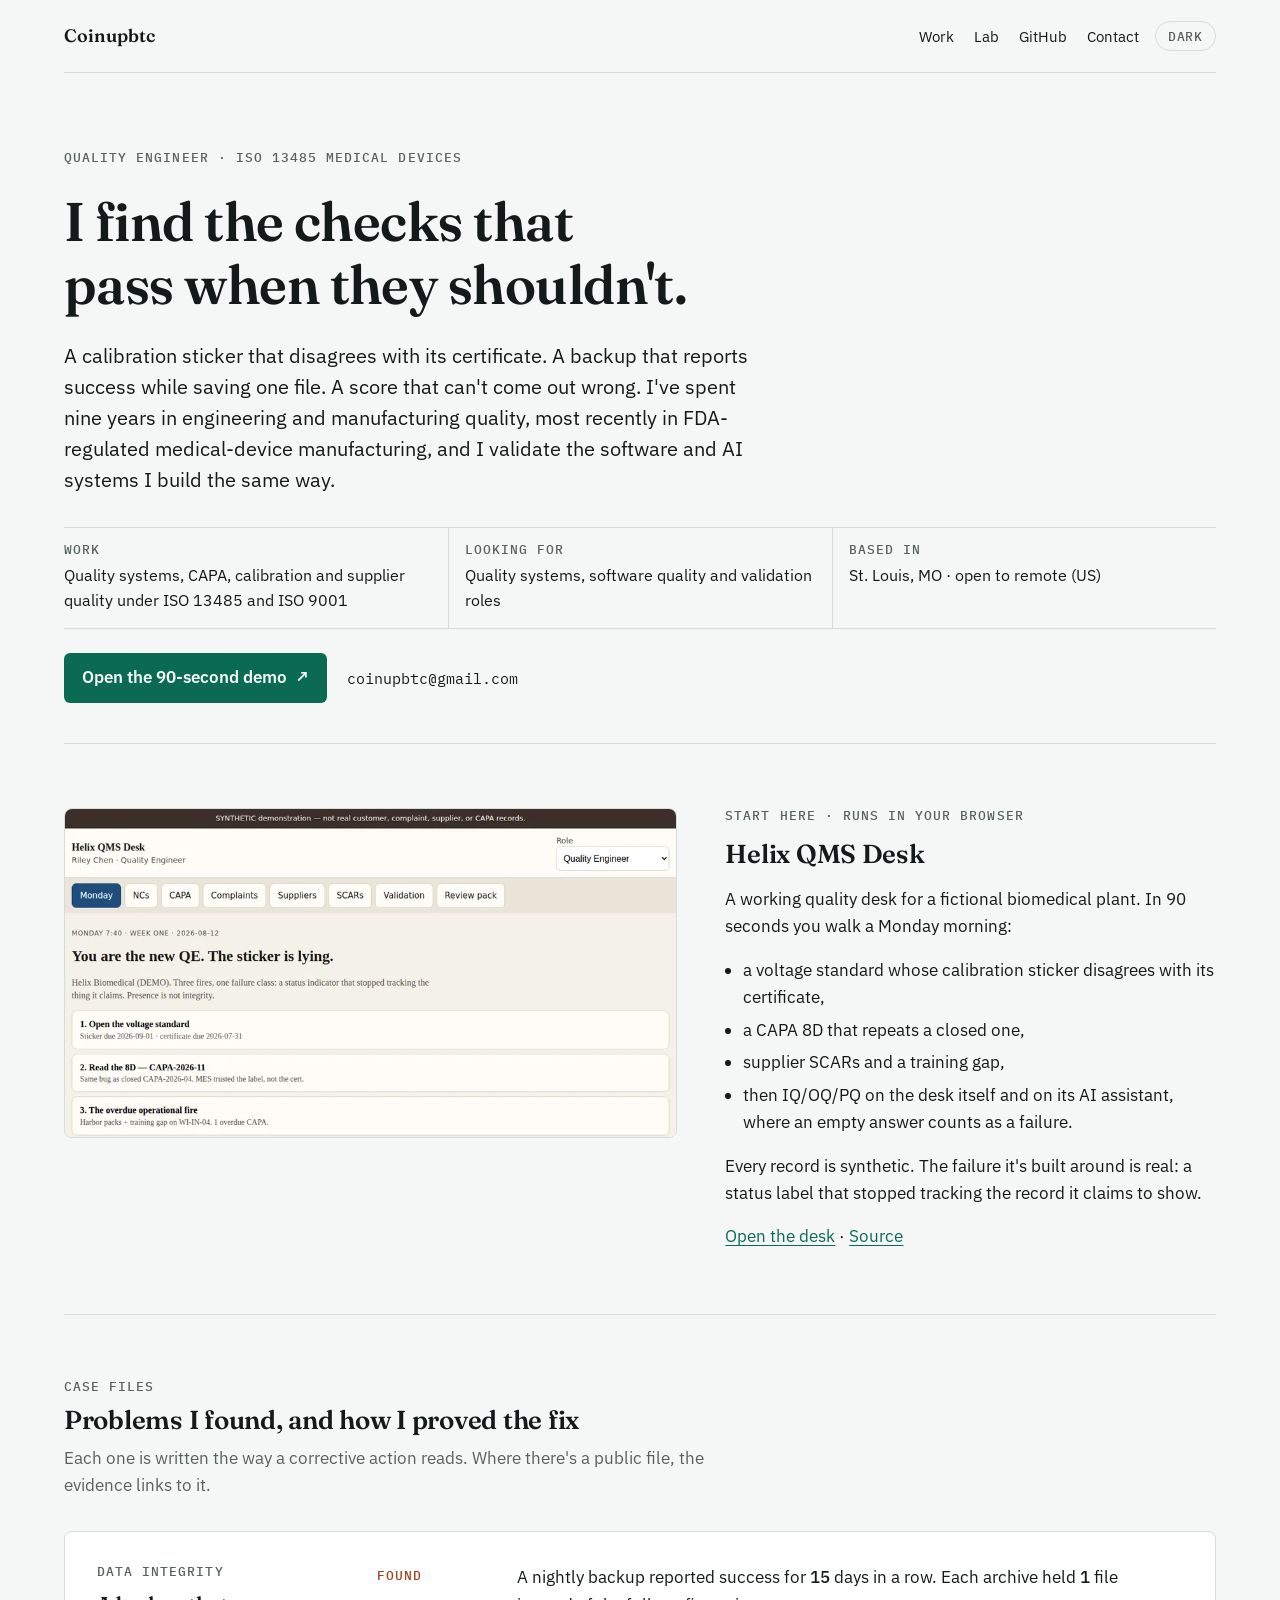
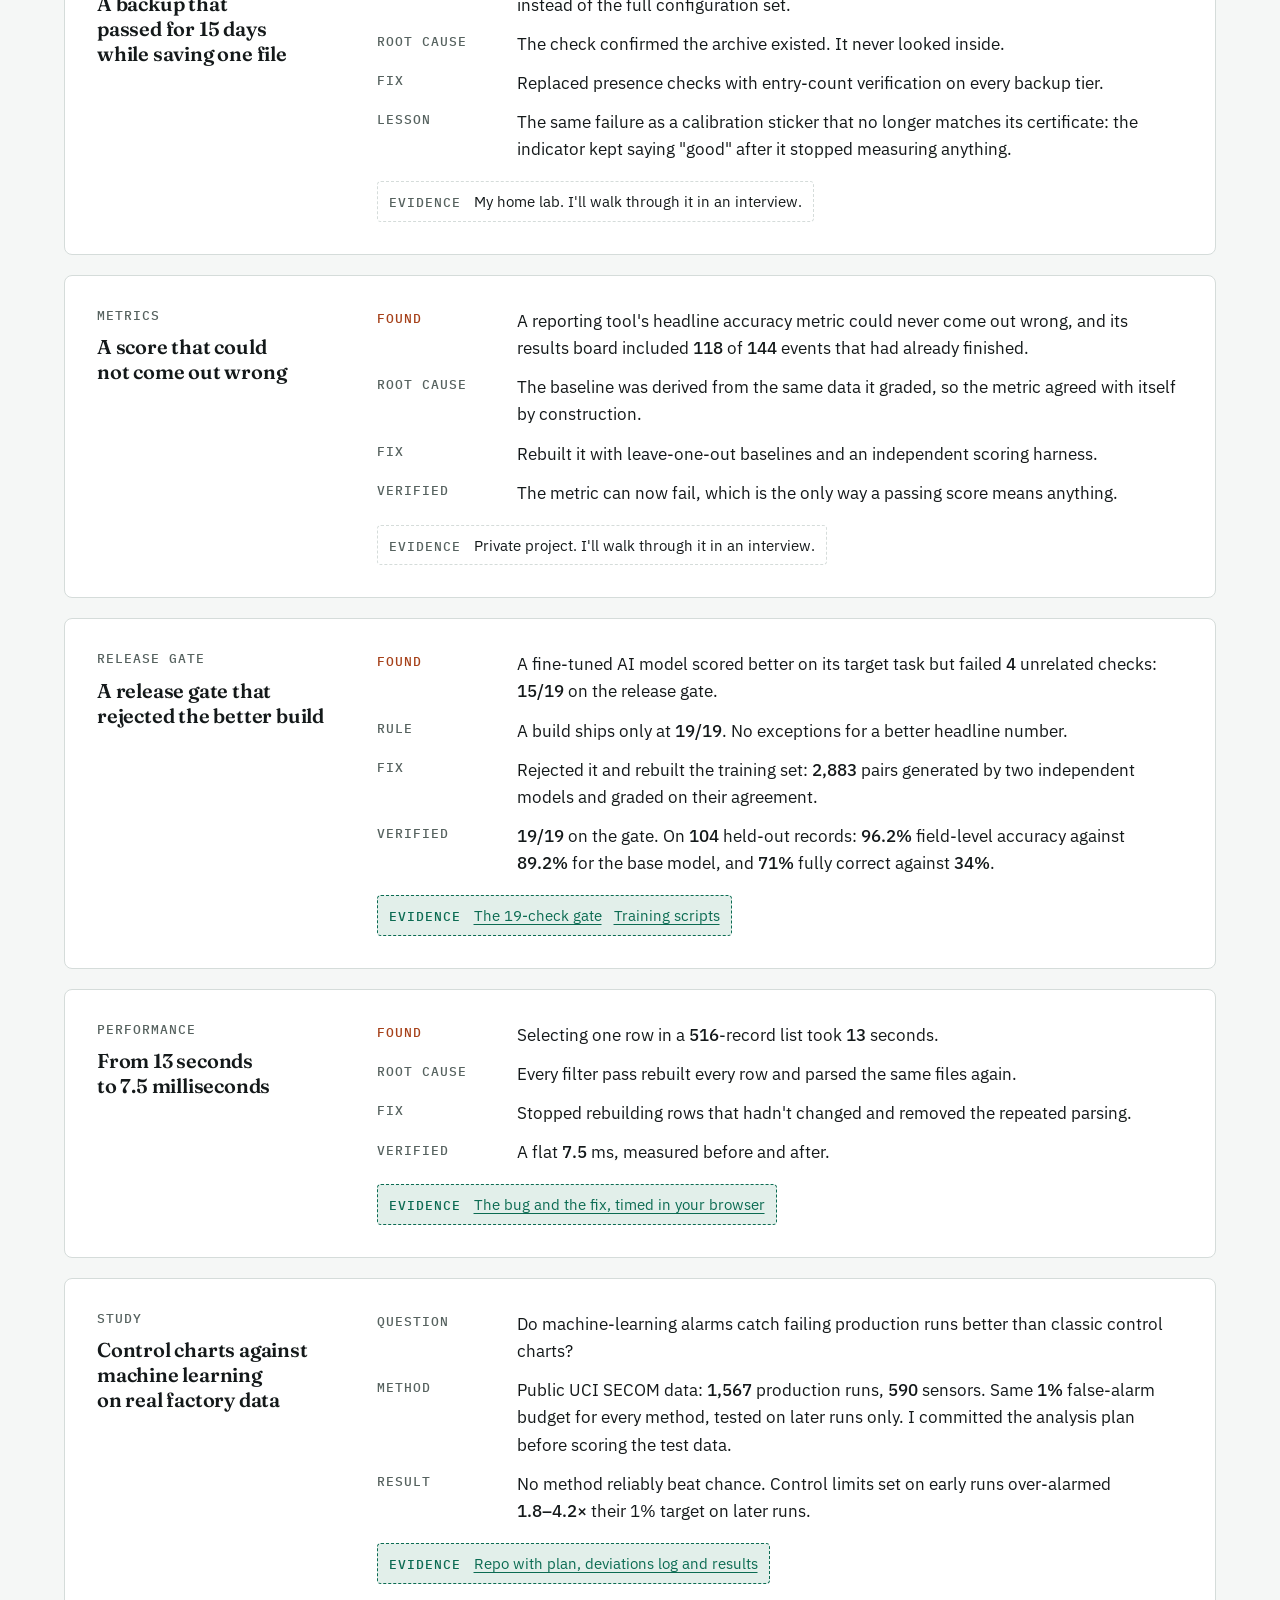
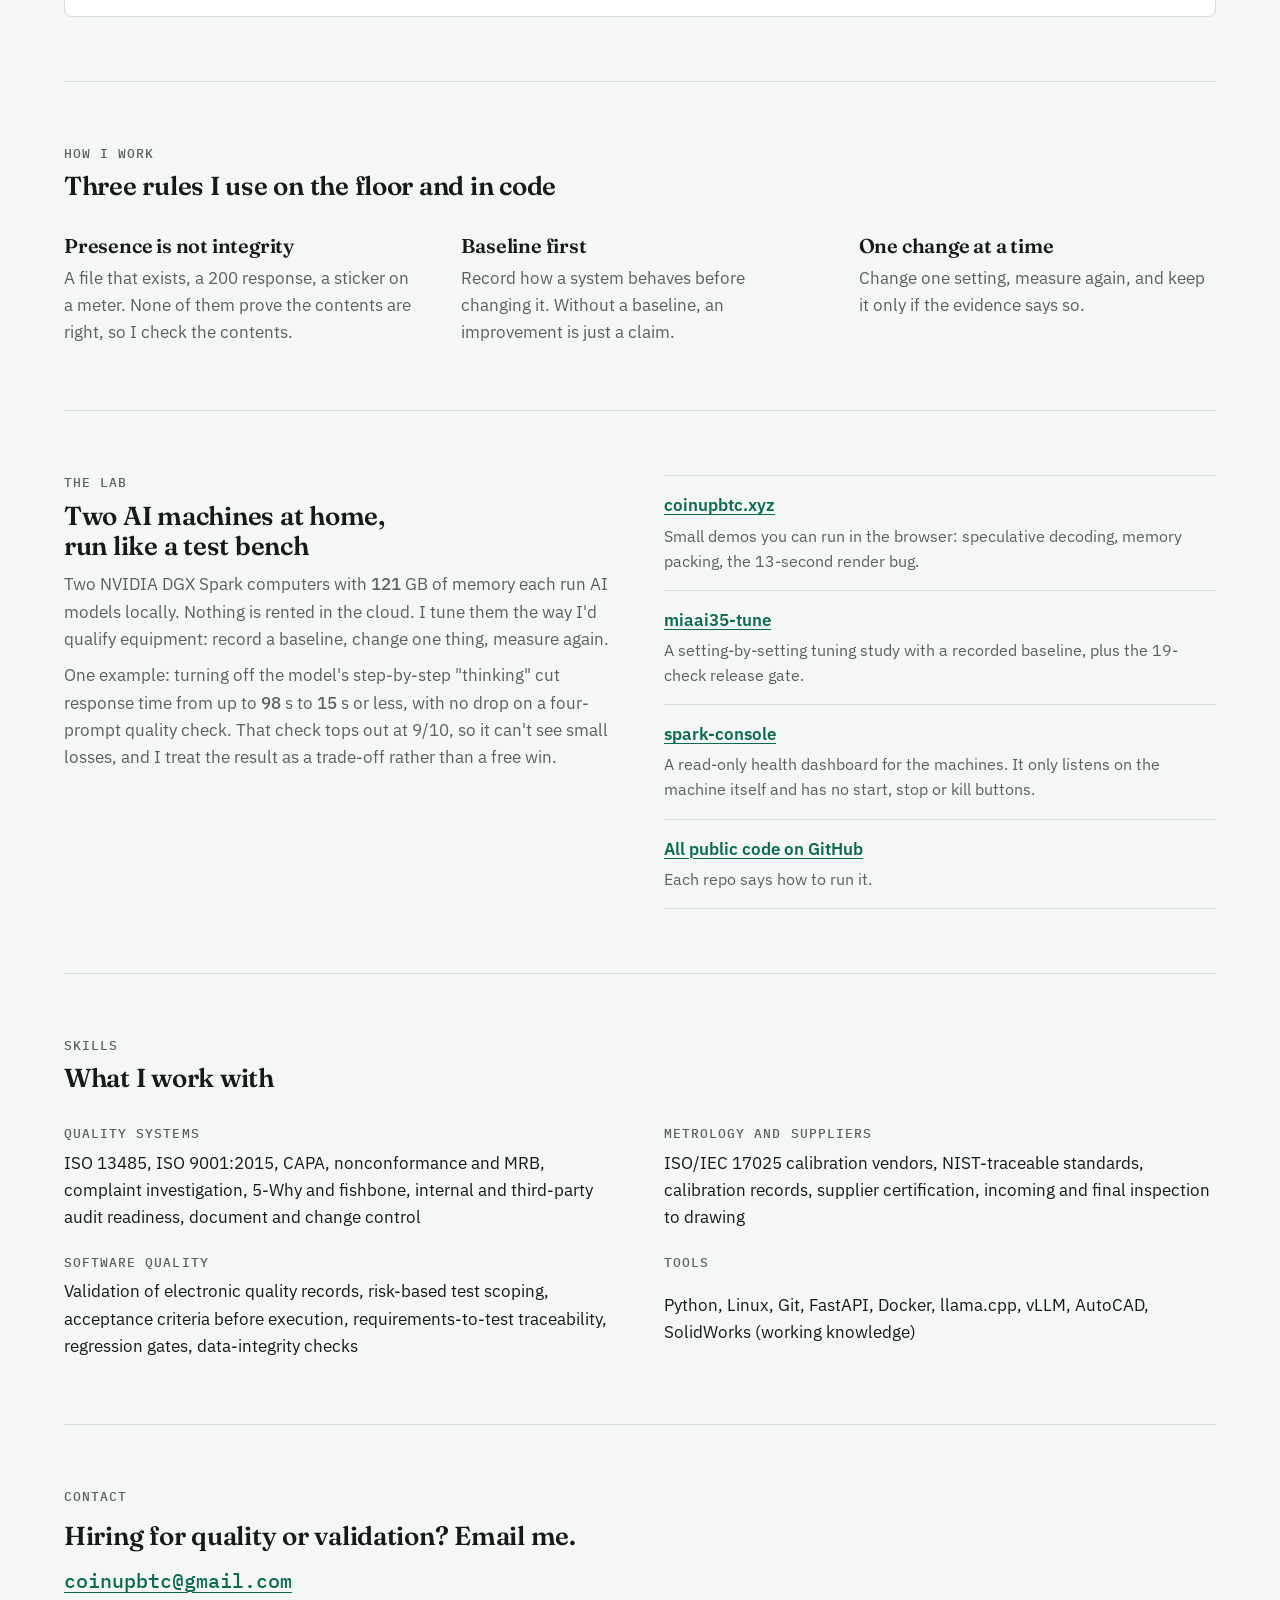
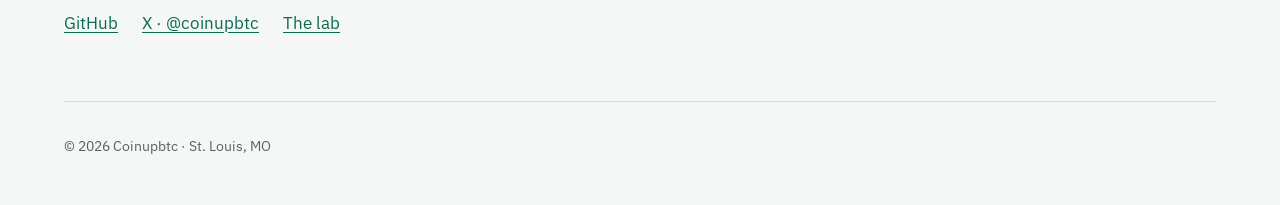
==== index.html @ 75d1555e "Recruiter-first homepage One readable page for a hiring manager arriving from the resume: - Hero say" ====
<!doctype html>
<html lang="en">
<head>
  <meta charset="utf-8">
  <meta name="viewport" content="width=device-width, initial-scale=1, viewport-fit=cover">
  <title>Coinupbtc · Quality Engineer</title>
  <meta name="claude:viewport-fit-sides" content="cover">
  <meta name="description" content="Quality engineer in ISO 13485 medical-device manufacturing. Case files: a backup that passed for 15 days while saving one file, a metric that could not fail, a release gate that rejected the better build.">
  <meta name="color-scheme" content="light dark">
  <meta property="og:type" content="website">
  <meta property="og:site_name" content="Coinupbtc">
  <meta property="og:title" content="Coinupbtc · Quality Engineer">
  <meta property="og:description" content="I find the checks that pass when they shouldn't. ISO 13485 quality engineering, plus software and local AI I validate the same way.">
  <meta property="og:url" content="https://coinupbtc.com/">
  <meta property="og:image" content="https://coinupbtc.com/assets/og-image.png">
  <meta property="og:image:type" content="image/png">
  <meta property="og:image:width" content="1200">
  <meta property="og:image:height" content="630">
  <meta property="og:image:alt" content="Coinupbtc: quality systems, on-prem AI, measured. GitHub, X and email.">
  <meta name="twitter:card" content="summary_large_image">
  <meta name="twitter:site" content="@coinupbtc">
  <meta name="twitter:image" content="https://coinupbtc.com/assets/og-image.png">
  <link rel="canonical" href="https://coinupbtc.com/">
  <link rel="icon" href="assets/favicon.svg" type="image/svg+xml">
  <link rel="icon" href="assets/favicon-32.png" sizes="32x32" type="image/png">
  <link rel="apple-touch-icon" href="assets/apple-touch-icon.png">
  <link rel="preconnect" href="https://fonts.googleapis.com">
  <link rel="preconnect" href="https://fonts.gstatic.com" crossorigin>
  <link href="https://fonts.googleapis.com/css2?family=Fraunces:opsz,wght@9..144,500;9..144,600&family=IBM+Plex+Sans:ital,wght@0,400;0,500;0,600;1,400&family=IBM+Plex+Mono:wght@400;500&display=swap" rel="stylesheet">
  <script>
    (function () {
      var t = null;
      try { t = localStorage.getItem('coinupbtc-theme'); } catch (e) {}
      if (t === 'light' || t === 'dark') document.documentElement.setAttribute('data-theme', t);
    })();
  </script>
  <script type="application/ld+json">
  {
    "@context": "https://schema.org",
    "@type": "Person",
    "name": "Coinupbtc",
    "jobTitle": "Quality Engineer",
    "url": "https://coinupbtc.com/",
    "email": "coinupbtc@gmail.com",
    "address": { "@type": "PostalAddress", "addressLocality": "St. Louis", "addressRegion": "MO", "addressCountry": "US" },
    "sameAs": ["https://github.com/Coinupbtc", "https://x.com/coinupbtc"]
  }
  </script>
  <style>
    /* Layout: one reading column for the story; each case file is a corrective-action
       record (label rail + entries), the way a CAPA reads in a quality system. */
    :root {
      --paper: #f5f7f6;      /* cool lab-bench white, tinted toward the accent */
      --surface: #ffffff;
      --ink: #14191a;
      --mute: #56625f;
      --rule: #d5dcda;
      --accent: #0b6b52;     /* calibrated-label green */
      --accent-soft: #e2efea;
      --flag: #a6411a;       /* a failed reading */
      --font-display: "Fraunces", "Iowan Old Style", "Palatino Linotype", Georgia, serif;
      --font-body: "IBM Plex Sans", "Segoe UI", "Helvetica Neue", Arial, sans-serif;
      --font-mono: "IBM Plex Mono", ui-monospace, "SFMono-Regular", Menlo, Consolas, monospace;
      --step--1: 0.8125rem;
      --step-0: 1.0625rem;
      --step-1: 1.25rem;
      --step-2: 1.625rem;
      --step-3: clamp(2.1rem, 1.4rem + 3.2vw, 3.4rem);
      --measure: 66ch;
      --wrap: 72rem;
    }
    @media (prefers-color-scheme: dark) {
      :root:not([data-theme="light"]) {
        --paper: #0e1312; --surface: #141b19; --ink: #e6ebe9; --mute: #9aa8a3; --rule: #27322f;
        --accent: #5ccaa0; --accent-soft: #15261f; --flag: #f08c62; color-scheme: dark;
      }
    }
    :root[data-theme="dark"] {
      --paper: #0e1312; --surface: #141b19; --ink: #e6ebe9; --mute: #9aa8a3; --rule: #27322f;
      --accent: #5ccaa0; --accent-soft: #15261f; --flag: #f08c62; color-scheme: dark;
    }

    *, *::before, *::after { box-sizing: border-box; }
    html { -webkit-text-size-adjust: 100%; }
    body {
      margin: 0;
      background: var(--paper);
      color: var(--ink);
      font: 400 var(--step-0)/1.6 var(--font-body);
      padding-left: max(16px, env(safe-area-inset-left, 0px));
      padding-right: max(16px, env(safe-area-inset-right, 0px));
    }
    img { max-width: 100%; height: auto; display: block; }
    a { color: var(--accent); text-underline-offset: 0.18em; text-decoration-thickness: 1px; }
    a:hover { text-decoration-thickness: 2px; }
    :focus-visible { outline: 2px solid var(--accent); outline-offset: 3px; border-radius: 2px; }
    h1, h2, h3 { font-family: var(--font-display); font-weight: 600; line-height: 1.15; text-wrap: balance; margin: 0; letter-spacing: -0.01em; }
    p { margin: 0; }
    .wrap { max-width: var(--wrap); margin-inline: auto; }
    .label {
      font: 500 var(--step--1)/1.3 var(--font-mono);
      letter-spacing: 0.08em;
      text-transform: uppercase;
      color: var(--mute);
    }
    .skip { position: absolute; left: -999px; }
    .skip:focus { left: max(16px, env(safe-area-inset-left, 0px)); top: 8px; background: var(--surface); padding: 6px 10px; z-index: 5; }

    /* Header */
    .top {
      display: flex; align-items: center; gap: 1rem; flex-wrap: wrap;
      padding-block: 1.1rem; border-bottom: 1px solid var(--rule);
    }
    .brand { font: 600 1.125rem/1 var(--font-display); color: var(--ink); text-decoration: none; margin-right: auto; }
    .top nav { display: flex; gap: 0.25rem 1.25rem; flex-wrap: wrap; }
    .top nav a { color: var(--ink); text-decoration: none; font-size: 0.95rem; padding-block: 0.4rem; }
    .top nav a:hover { color: var(--accent); }
    .theme {
      font: 500 var(--step--1)/1 var(--font-mono); letter-spacing: 0.06em; text-transform: uppercase;
      color: var(--mute); background: none; border: 1px solid var(--rule); border-radius: 999px;
      padding: 0.45rem 0.75rem; cursor: pointer;
    }
    .theme:hover { color: var(--ink); border-color: var(--mute); }

    /* Hero */
    .hero { padding-block: clamp(2.5rem, 6vw, 5rem) 2.5rem; display: grid; gap: 1.5rem; }
    .hero h1 { font-size: var(--step-3); max-width: 18ch; }
    .hero .lede { font-size: clamp(var(--step-0), 1rem + 0.5vw, var(--step-1)); line-height: 1.55; max-width: 58ch; color: var(--ink); }
    .facts {
      display: grid; grid-template-columns: repeat(3, minmax(0, 1fr)); gap: 0;
      border-block: 1px solid var(--rule); margin: 0.5rem 0 0;
    }
    .facts div { padding: 0.9rem 1rem 0.9rem 0; min-width: 0; }
    .facts div + div { padding-left: 1rem; border-left: 1px solid var(--rule); }
    .facts dt { margin-bottom: 0.25rem; }
    .facts dd { margin: 0; font-size: 0.98rem; }
    .ctas { display: flex; flex-wrap: wrap; gap: 0.75rem 1.25rem; align-items: center; }
    .btn {
      display: inline-flex; align-items: center; gap: 0.5rem; min-height: 44px;
      padding: 0.7rem 1.1rem; border-radius: 6px; font-weight: 600; text-decoration: none;
      background: var(--accent); color: var(--paper);
    }
    .btn:hover { filter: brightness(1.08); }
    .mail { font-family: var(--font-mono); font-size: 0.95rem; }

    /* Sections */
    section { padding-block: clamp(2.5rem, 5vw, 4rem); border-top: 1px solid var(--rule); }
    .sec-head { display: grid; gap: 0.6rem; margin-bottom: 2rem; max-width: var(--measure); }
    .sec-head h2 { font-size: var(--step-2); }
    .sec-head p { color: var(--mute); }

    /* Helix feature */
    .feature { display: grid; grid-template-columns: minmax(0, 1.25fr) minmax(0, 1fr); gap: clamp(1.5rem, 4vw, 3rem); align-items: start; }
    .shot { border: 1px solid var(--rule); border-radius: 8px; overflow: hidden; background: var(--surface); }
    .shot img { width: 100%; aspect-ratio: 960 / 516; object-fit: cover; object-position: top; }
    .feature .body { display: grid; gap: 1rem; min-width: 0; }
    .feature h3 { font-size: var(--step-2); }
    .feature ul { margin: 0; padding-left: 1.1rem; display: grid; gap: 0.35rem; }

    /* Case files */
    .cases { display: grid; gap: 1.25rem; }
    .case {
      display: grid; grid-template-columns: minmax(0, 15rem) minmax(0, 1fr); gap: 1rem 2.5rem;
      background: var(--surface); border: 1px solid var(--rule); border-radius: 8px;
      padding: clamp(1.25rem, 3vw, 2rem);
    }
    .case-id { display: grid; gap: 0.6rem; align-content: start; }
    .case h3 { font-size: var(--step-1); line-height: 1.25; }
    .record { display: grid; grid-template-columns: 7.5rem minmax(0, 1fr); gap: 0.75rem 1.25rem; margin: 0; }
    .record dt { padding-top: 0.2rem; }
    .record dd { margin: 0; max-width: var(--measure); }
    .record dt.found { color: var(--flag); }
    .num { font-weight: 500; font-variant-numeric: tabular-nums; white-space: nowrap; }
    .case-body { display: grid; gap: 1.1rem; min-width: 0; }
    .evidence {
      justify-self: start;
      display: inline-flex; flex-wrap: wrap; gap: 0.35rem 0.75rem; align-items: baseline;
      border: 1px dashed var(--accent); border-radius: 4px; padding: 0.45rem 0.7rem;
      background: var(--accent-soft); font-size: 0.95rem;
    }
    .evidence .label { color: var(--accent); }
    .evidence.private { border-color: var(--rule); background: transparent; }
    .evidence.private .label { color: var(--mute); }

    /* Principles */
    .principles { display: grid; grid-template-columns: repeat(3, minmax(0, 1fr)); gap: 1.5rem 2.5rem; }
    .principles div { display: grid; gap: 0.5rem; align-content: start; }
    .principles h3 { font-size: var(--step-1); }
    .principles p { color: var(--mute); }

    /* Lab */
    .lab { display: grid; grid-template-columns: minmax(0, 1fr) minmax(0, 1fr); gap: 2rem 3rem; align-items: start; }
    .lab-list { list-style: none; margin: 0; padding: 0; display: grid; }
    .lab-list li { display: grid; gap: 0.25rem; padding-block: 1rem; border-top: 1px solid var(--rule); }
    .lab-list li:last-child { border-bottom: 1px solid var(--rule); }
    .lab-list a { font-weight: 600; }
    .lab-list p { color: var(--mute); font-size: 0.98rem; }

    /* Skills */
    .skills { display: grid; grid-template-columns: repeat(2, minmax(0, 1fr)); gap: 1.5rem 3rem; margin: 0; }
    .skills div { display: grid; gap: 0.4rem; min-width: 0; }
    .skills dd { margin: 0; }

    /* Contact + footer */
    .contact { display: grid; gap: 1rem; max-width: var(--measure); }
    .contact h2 { font-size: var(--step-2); }
    .contact .mail-big { font: 500 var(--step-1)/1.3 var(--font-mono); word-break: break-all; }
    .contact .row { display: flex; flex-wrap: wrap; gap: 0.5rem 1.5rem; }
    footer { padding-block: 2rem 3rem; border-top: 1px solid var(--rule); color: var(--mute); font-size: 0.9rem; }

    @media (max-width: 860px) {
      .feature, .lab { grid-template-columns: minmax(0, 1fr); }
      .case { grid-template-columns: minmax(0, 1fr); }
      .principles { grid-template-columns: minmax(0, 1fr); }
    }
    @media (max-width: 600px) {
      .facts { grid-template-columns: minmax(0, 1fr); }
      .facts div + div { padding-left: 0; border-left: 0; border-top: 1px solid var(--rule); }
      .record { grid-template-columns: minmax(0, 1fr); gap: 0.15rem; }
      .record dd + dt { margin-top: 0.7rem; }
      .skills { grid-template-columns: minmax(0, 1fr); }
      .top nav { order: 3; width: 100%; }
    }
    @media (prefers-reduced-motion: reduce) { * { transition: none !important; } }
  </style>
</head>
<body>
  <a class="skip" href="#main">Skip to content</a>
  <div class="wrap">
    <header class="top">
      <a class="brand" href="#main">Coinupbtc</a>
      <nav aria-label="Sections">
        <a href="#work">Work</a>
        <a href="#lab">Lab</a>
        <a href="https://github.com/Coinupbtc">GitHub</a>
        <a href="#contact">Contact</a>
      </nav>
      <button class="theme" id="theme-toggle" type="button" aria-label="Switch light or dark theme">Theme</button>
    </header>

    <main id="main">
      <div class="hero">
        <p class="label">Quality engineer · ISO 13485 medical devices</p>
        <h1>I find the checks that pass when they shouldn't.</h1>
        <p class="lede">A calibration sticker that disagrees with its certificate. A backup that reports success while saving one file. A score that can't come out wrong. I've spent nine years in engineering and manufacturing quality, most recently in FDA-regulated medical-device manufacturing, and I validate the software and AI systems I build the same way.</p>
        <dl class="facts">
          <div><dt class="label">Work</dt><dd>Quality systems, CAPA, calibration and supplier quality under ISO 13485 and ISO 9001</dd></div>
          <div><dt class="label">Looking for</dt><dd>Quality systems, software quality and validation roles</dd></div>
          <div><dt class="label">Based in</dt><dd>St. Louis, MO · open to remote (US)</dd></div>
        </dl>
        <div class="ctas">
          <a class="btn" href="https://coinupbtc.com/helix-qms-desk/">Open the 90-second demo <span aria-hidden="true">↗</span></a>
          <span class="mail">coinupbtc@gmail.com</span>
        </div>
      </div>

      <section id="work" aria-labelledby="helix-h">
        <div class="feature">
          <a class="shot" href="https://coinupbtc.com/helix-qms-desk/" aria-label="Open Helix QMS Desk">
            <img src="assets/projects/helix-qms-desk.webp" width="960" height="516" alt="Helix QMS Desk, Monday screen: the voltage standard whose sticker says due 2026-09-01 while its certificate says 2026-07-31, then a CAPA 8D and an overdue CAPA">
          </a>
          <div class="body">
            <p class="label">Start here · runs in your browser</p>
            <h3 id="helix-h">Helix QMS Desk</h3>
            <p>A working quality desk for a fictional biomedical plant. In 90 seconds you walk a Monday morning:</p>
            <ul>
              <li>a voltage standard whose calibration sticker disagrees with its certificate,</li>
              <li>a CAPA 8D that repeats a closed one,</li>
              <li>supplier SCARs and a training gap,</li>
              <li>then IQ/OQ/PQ on the desk itself and on its AI assistant, where an empty answer counts as a failure.</li>
            </ul>
            <p>Every record is synthetic. The failure it's built around is real: a status label that stopped tracking the record it claims to show.</p>
            <p><a href="https://coinupbtc.com/helix-qms-desk/">Open the desk</a> · <a href="https://github.com/Coinupbtc/helix-qms-desk">Source</a></p>
          </div>
        </div>
      </section>

      <section aria-labelledby="cases-h">
        <div class="sec-head">
          <p class="label">Case files</p>
          <h2 id="cases-h">Problems I found, and how I proved the fix</h2>
          <p>Each one is written the way a corrective action reads. Where there's a public file, the evidence links to it.</p>
        </div>
        <div class="cases">

          <article class="case">
            <div class="case-id">
              <p class="label">Data integrity</p>
              <h3>A backup that passed for 15 days while saving one file</h3>
            </div>
            <div class="case-body">
            <dl class="record">
              <dt class="label found">Found</dt>
              <dd>A nightly backup reported success for <span class="num">15</span> days in a row. Each archive held <span class="num">1</span> file instead of the full configuration set.</dd>
              <dt class="label">Root cause</dt>
              <dd>The check confirmed the archive existed. It never looked inside.</dd>
              <dt class="label">Fix</dt>
              <dd>Replaced presence checks with entry-count verification on every backup tier.</dd>
              <dt class="label">Lesson</dt>
              <dd>The same failure as a calibration sticker that no longer matches its certificate: the indicator kept saying "good" after it stopped measuring anything.</dd></dl>
            <p class="evidence private"><span class="label">Evidence</span> My home lab. I'll walk through it in an interview.</p>
            </div>
          </article>

          <article class="case">
            <div class="case-id">
              <p class="label">Metrics</p>
              <h3>A score that could not come out wrong</h3>
            </div>
            <div class="case-body">
            <dl class="record">
              <dt class="label found">Found</dt>
              <dd>A reporting tool's headline accuracy metric could never come out wrong, and its results board included <span class="num">118</span> of <span class="num">144</span> events that had already finished.</dd>
              <dt class="label">Root cause</dt>
              <dd>The baseline was derived from the same data it graded, so the metric agreed with itself by construction.</dd>
              <dt class="label">Fix</dt>
              <dd>Rebuilt it with leave-one-out baselines and an independent scoring harness.</dd>
              <dt class="label">Verified</dt>
              <dd>The metric can now fail, which is the only way a passing score means anything.</dd></dl>
            <p class="evidence private"><span class="label">Evidence</span> Private project. I'll walk through it in an interview.</p>
            </div>
          </article>

          <article class="case">
            <div class="case-id">
              <p class="label">Release gate</p>
              <h3>A release gate that rejected the better build</h3>
            </div>
            <div class="case-body">
            <dl class="record">
              <dt class="label found">Found</dt>
              <dd>A fine-tuned AI model scored better on its target task but failed <span class="num">4</span> unrelated checks: <span class="num">15/19</span> on the release gate.</dd>
              <dt class="label">Rule</dt>
              <dd>A build ships only at <span class="num">19/19</span>. No exceptions for a better headline number.</dd>
              <dt class="label">Fix</dt>
              <dd>Rejected it and rebuilt the training set: <span class="num">2,883</span> pairs generated by two independent models and graded on their agreement.</dd>
              <dt class="label">Verified</dt>
              <dd><span class="num">19/19</span> on the gate. On <span class="num">104</span> held-out records: <span class="num">96.2%</span> field-level accuracy against <span class="num">89.2%</span> for the base model, and <span class="num">71%</span> fully correct against <span class="num">34%</span>.</dd></dl>
            <p class="evidence"><span class="label">Evidence</span> <a href="https://github.com/Coinupbtc/miaai35-tune/blob/main/bench_v5.py">The 19-check gate</a> <a href="https://github.com/Coinupbtc/spark-training-lab">Training scripts</a></p>
            </div>
          </article>

          <article class="case">
            <div class="case-id">
              <p class="label">Performance</p>
              <h3>From 13 seconds to 7.5 milliseconds</h3>
            </div>
            <div class="case-body">
            <dl class="record">
              <dt class="label found">Found</dt>
              <dd>Selecting one row in a <span class="num">516</span>-record list took <span class="num">13</span> seconds.</dd>
              <dt class="label">Root cause</dt>
              <dd>Every filter pass rebuilt every row and parsed the same files again.</dd>
              <dt class="label">Fix</dt>
              <dd>Stopped rebuilding rows that hadn't changed and removed the repeated parsing.</dd>
              <dt class="label">Verified</dt>
              <dd>A flat <span class="num">7.5</span> ms, measured before and after.</dd></dl>
            <p class="evidence"><span class="label">Evidence</span> <a href="https://coinupbtc.xyz/demos/render-cost.html">The bug and the fix, timed in your browser</a></p>
            </div>
          </article>

          <article class="case">
            <div class="case-id">
              <p class="label">Study</p>
              <h3>Control charts against machine learning on real factory data</h3>
            </div>
            <div class="case-body">
            <dl class="record">
              <dt class="label">Question</dt>
              <dd>Do machine-learning alarms catch failing production runs better than classic control charts?</dd>
              <dt class="label">Method</dt>
              <dd>Public UCI SECOM data: <span class="num">1,567</span> production runs, <span class="num">590</span> sensors. Same <span class="num">1%</span> false-alarm budget for every method, tested on later runs only. I committed the analysis plan before scoring the test data.</dd>
              <dt class="label">Result</dt>
              <dd>No method reliably beat chance. Control limits set on early runs over-alarmed <span class="num">1.8–4.2×</span> their 1% target on later runs.</dd></dl>
            <p class="evidence"><span class="label">Evidence</span> <a href="https://github.com/Coinupbtc/secom-spc-vs-ai">Repo with plan, deviations log and results</a></p>
            </div>
          </article>

        </div>
      </section>

      <section aria-labelledby="how-h">
        <div class="sec-head">
          <p class="label">How I work</p>
          <h2 id="how-h">Three rules I use on the floor and in code</h2>
        </div>
        <div class="principles">
          <div>
            <h3>Presence is not integrity</h3>
            <p>A file that exists, a 200 response, a sticker on a meter. None of them prove the contents are right, so I check the contents.</p>
          </div>
          <div>
            <h3>Baseline first</h3>
            <p>Record how a system behaves before changing it. Without a baseline, an improvement is just a claim.</p>
          </div>
          <div>
            <h3>One change at a time</h3>
            <p>Change one setting, measure again, and keep it only if the evidence says so.</p>
          </div>
        </div>
      </section>

      <section id="lab" aria-labelledby="lab-h">
        <div class="lab">
          <div class="sec-head">
            <p class="label">The lab</p>
            <h2 id="lab-h">Two AI machines at home, run like a test bench</h2>
            <p>Two NVIDIA DGX Spark computers with <span class="num">121</span> GB of memory each run AI models locally. Nothing is rented in the cloud. I tune them the way I'd qualify equipment: record a baseline, change one thing, measure again.</p>
            <p>One example: turning off the model's step-by-step "thinking" cut response time from up to <span class="num">98</span> s to <span class="num">15</span> s or less, with no drop on a four-prompt quality check. That check tops out at 9/10, so it can't see small losses, and I treat the result as a trade-off rather than a free win.</p>
          </div>
          <ul class="lab-list">
            <li><a href="https://coinupbtc.xyz/">coinupbtc.xyz</a><p>Small demos you can run in the browser: speculative decoding, memory packing, the 13-second render bug.</p></li>
            <li><a href="https://github.com/Coinupbtc/miaai35-tune">miaai35-tune</a><p>A setting-by-setting tuning study with a recorded baseline, plus the 19-check release gate.</p></li>
            <li><a href="https://github.com/Coinupbtc/spark-console">spark-console</a><p>A read-only health dashboard for the machines. It only listens on the machine itself and has no start, stop or kill buttons.</p></li>
            <li><a href="https://github.com/Coinupbtc">All public code on GitHub</a><p>Each repo says how to run it.</p></li>
          </ul>
        </div>
      </section>

      <section aria-labelledby="skills-h">
        <div class="sec-head">
          <p class="label">Skills</p>
          <h2 id="skills-h">What I work with</h2>
        </div>
        <dl class="skills">
          <div><dt class="label">Quality systems</dt><dd>ISO 13485, ISO 9001:2015, CAPA, nonconformance and MRB, complaint investigation, 5-Why and fishbone, internal and third-party audit readiness, document and change control</dd></div>
          <div><dt class="label">Metrology and suppliers</dt><dd>ISO/IEC 17025 calibration vendors, NIST-traceable standards, calibration records, supplier certification, incoming and final inspection to drawing</dd></div>
          <div><dt class="label">Software quality</dt><dd>Validation of electronic quality records, risk-based test scoping, acceptance criteria before execution, requirements-to-test traceability, regression gates, data-integrity checks</dd></div>
          <div><dt class="label">Tools</dt><dd>Python, Linux, Git, FastAPI, Docker, llama.cpp, vLLM, AutoCAD, SolidWorks (working knowledge)</dd></div>
        </dl>
      </section>

      <section id="contact" aria-labelledby="contact-h">
        <div class="contact">
          <p class="label">Contact</p>
          <h2 id="contact-h">Hiring for quality or validation? Email me.</h2>
          <p class="mail-big"><a href="mailto:coinupbtc@gmail.com">coinupbtc@gmail.com</a></p>
          <p class="row"><a href="https://github.com/Coinupbtc">GitHub</a><a href="https://x.com/coinupbtc">X · @coinupbtc</a><a href="https://coinupbtc.xyz/">The lab</a></p>
        </div>
      </section>
    </main>

    <footer>© 2026 Coinupbtc · St. Louis, MO</footer>
  </div>

  <script>
    (function () {
      var btn = document.getElementById('theme-toggle');
      var root = document.documentElement;
      function current() {
        var t = root.getAttribute('data-theme');
        if (t) return t;
        return window.matchMedia && window.matchMedia('(prefers-color-scheme: dark)').matches ? 'dark' : 'light';
      }
      function label() { btn.textContent = current() === 'dark' ? 'Light' : 'Dark'; }
      btn.addEventListener('click', function () {
        var next = current() === 'dark' ? 'light' : 'dark';
        root.setAttribute('data-theme', next);
        try { localStorage.setItem('coinupbtc-theme', next); } catch (e) {}
        label();
      });
      label();
    })();
  </script>
</body>
</html>
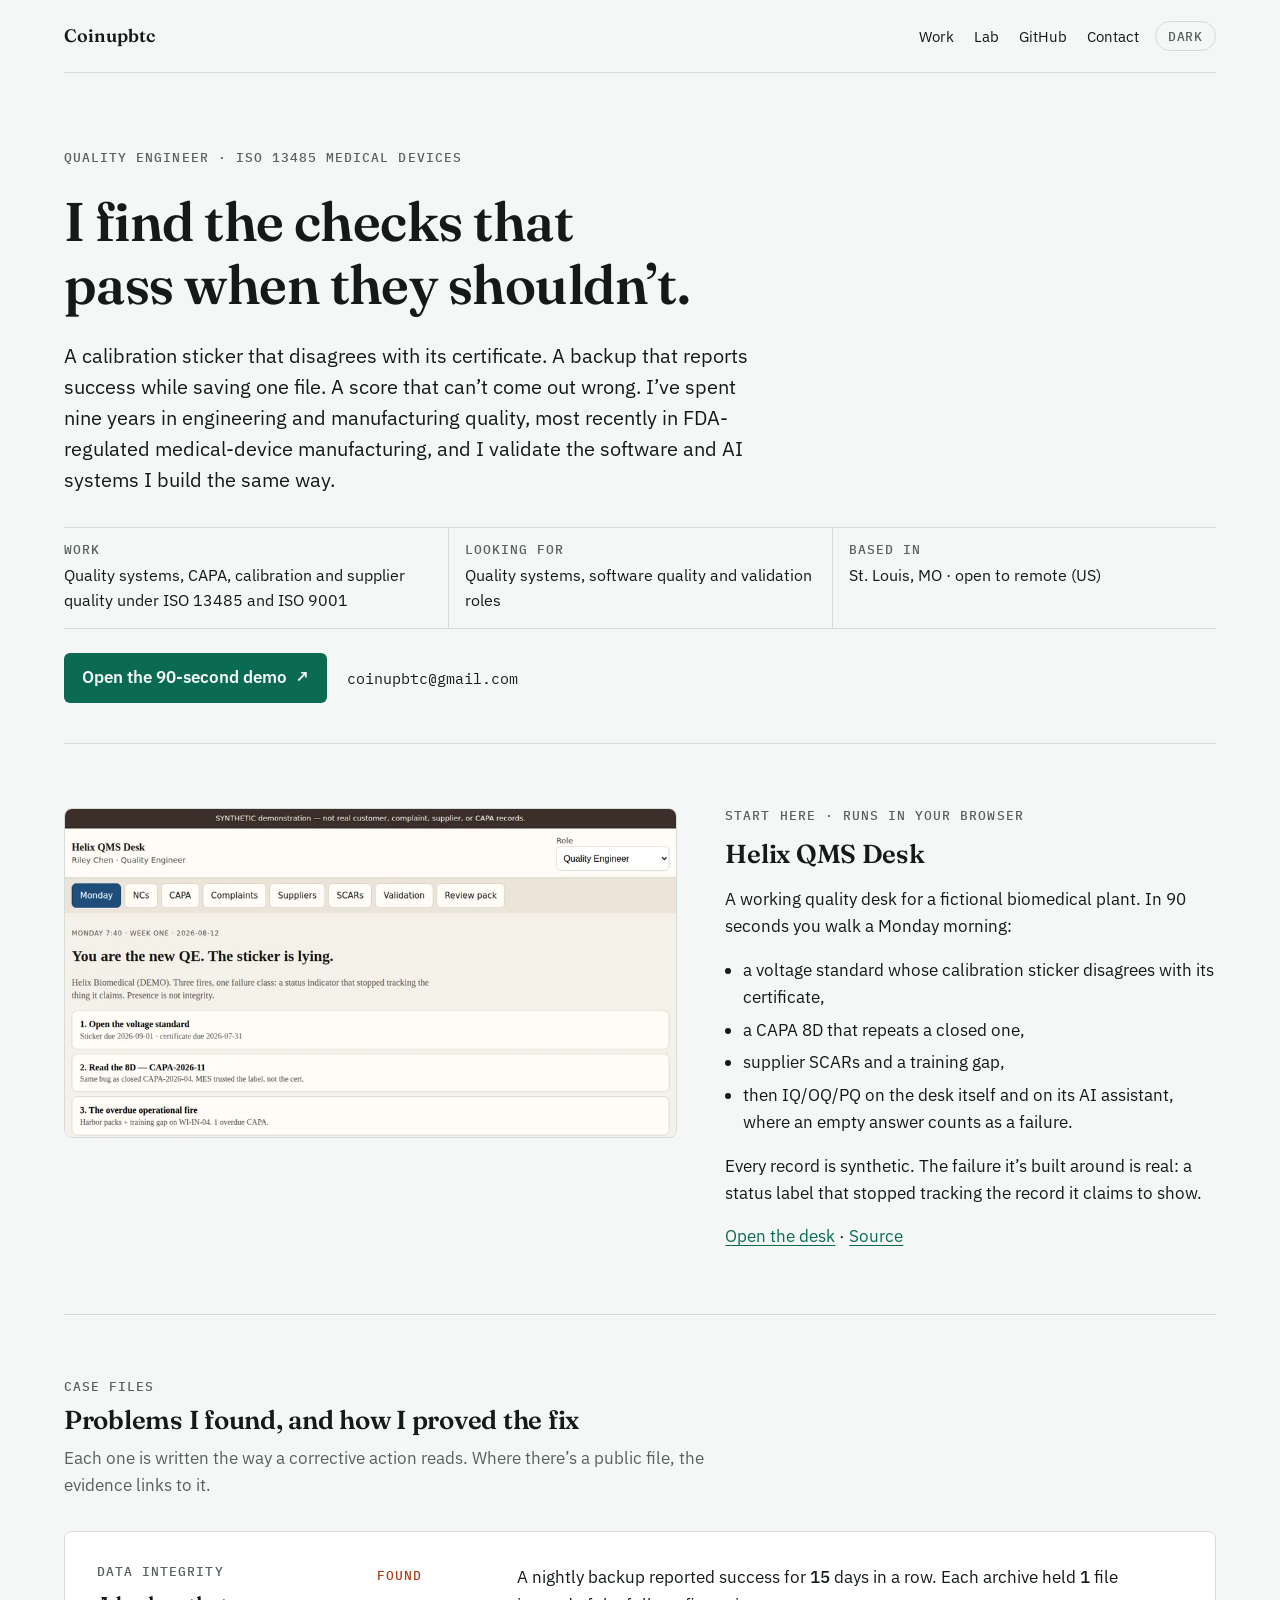
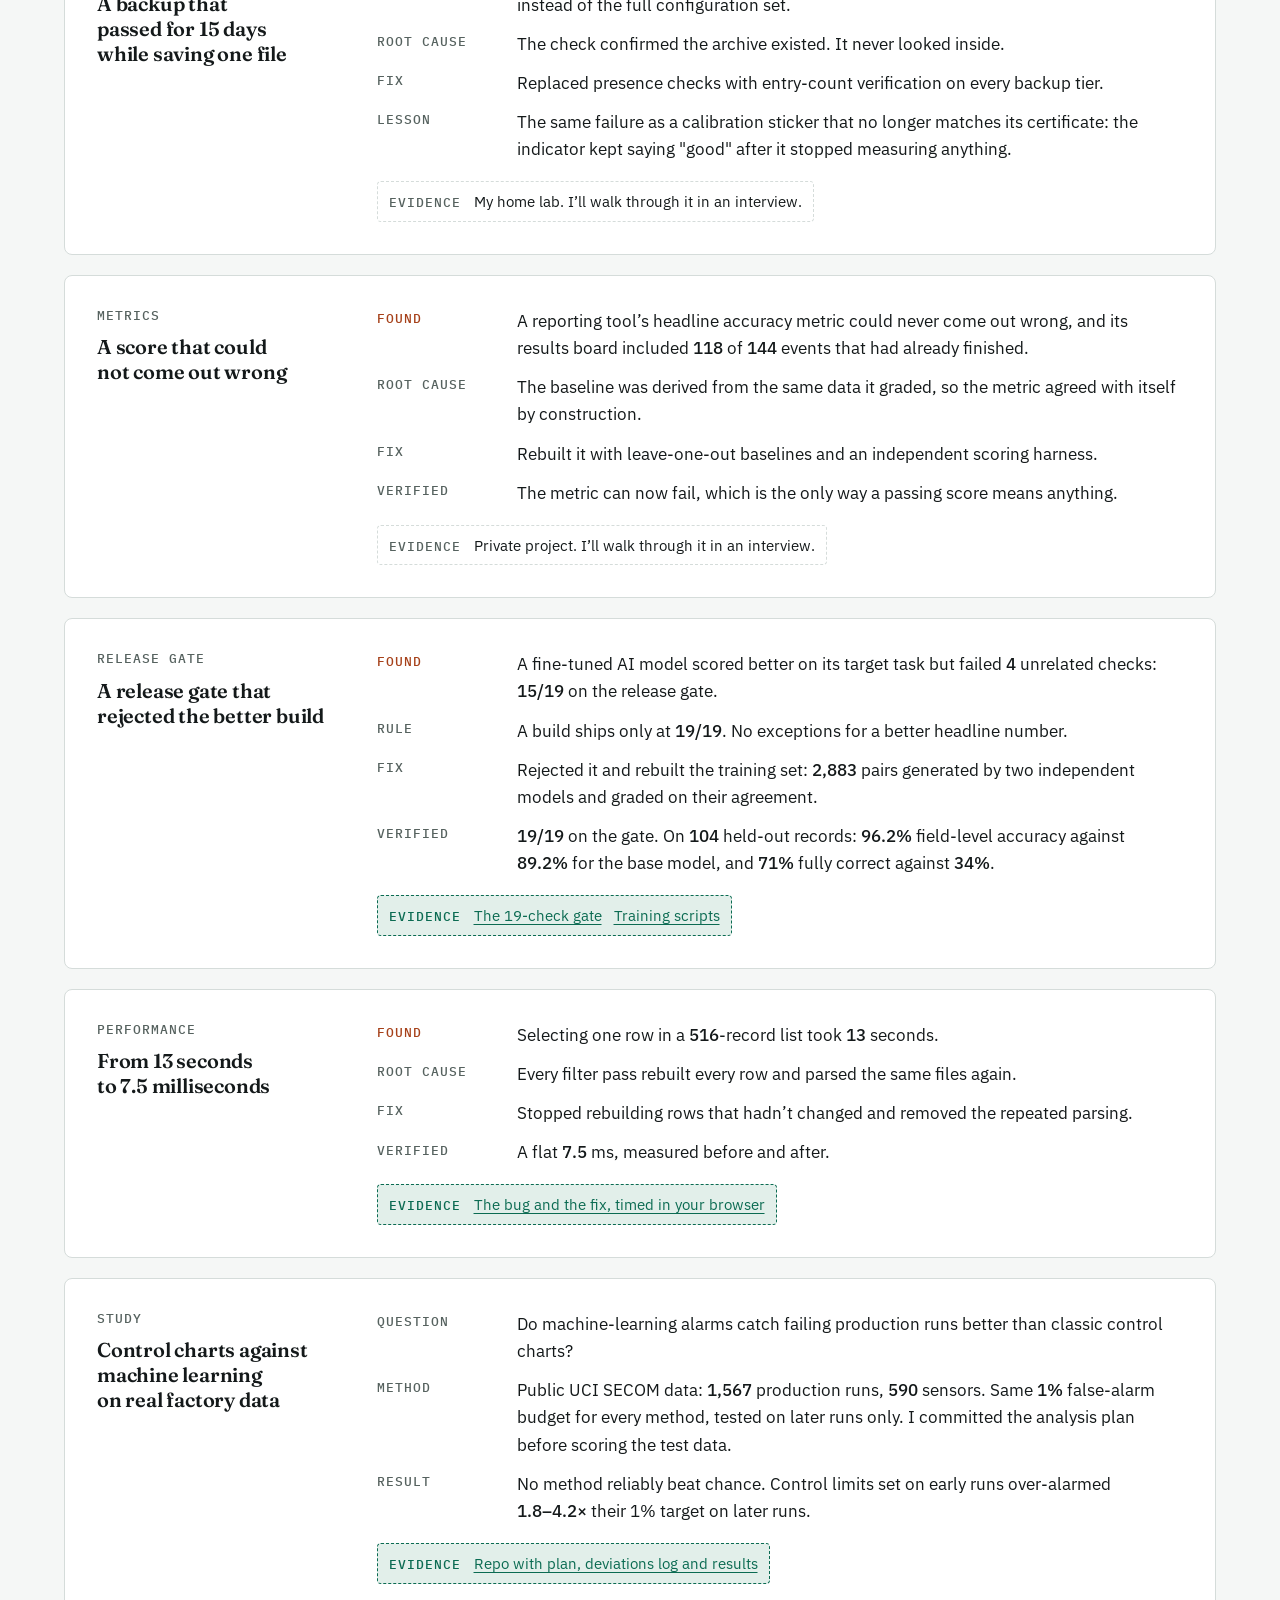
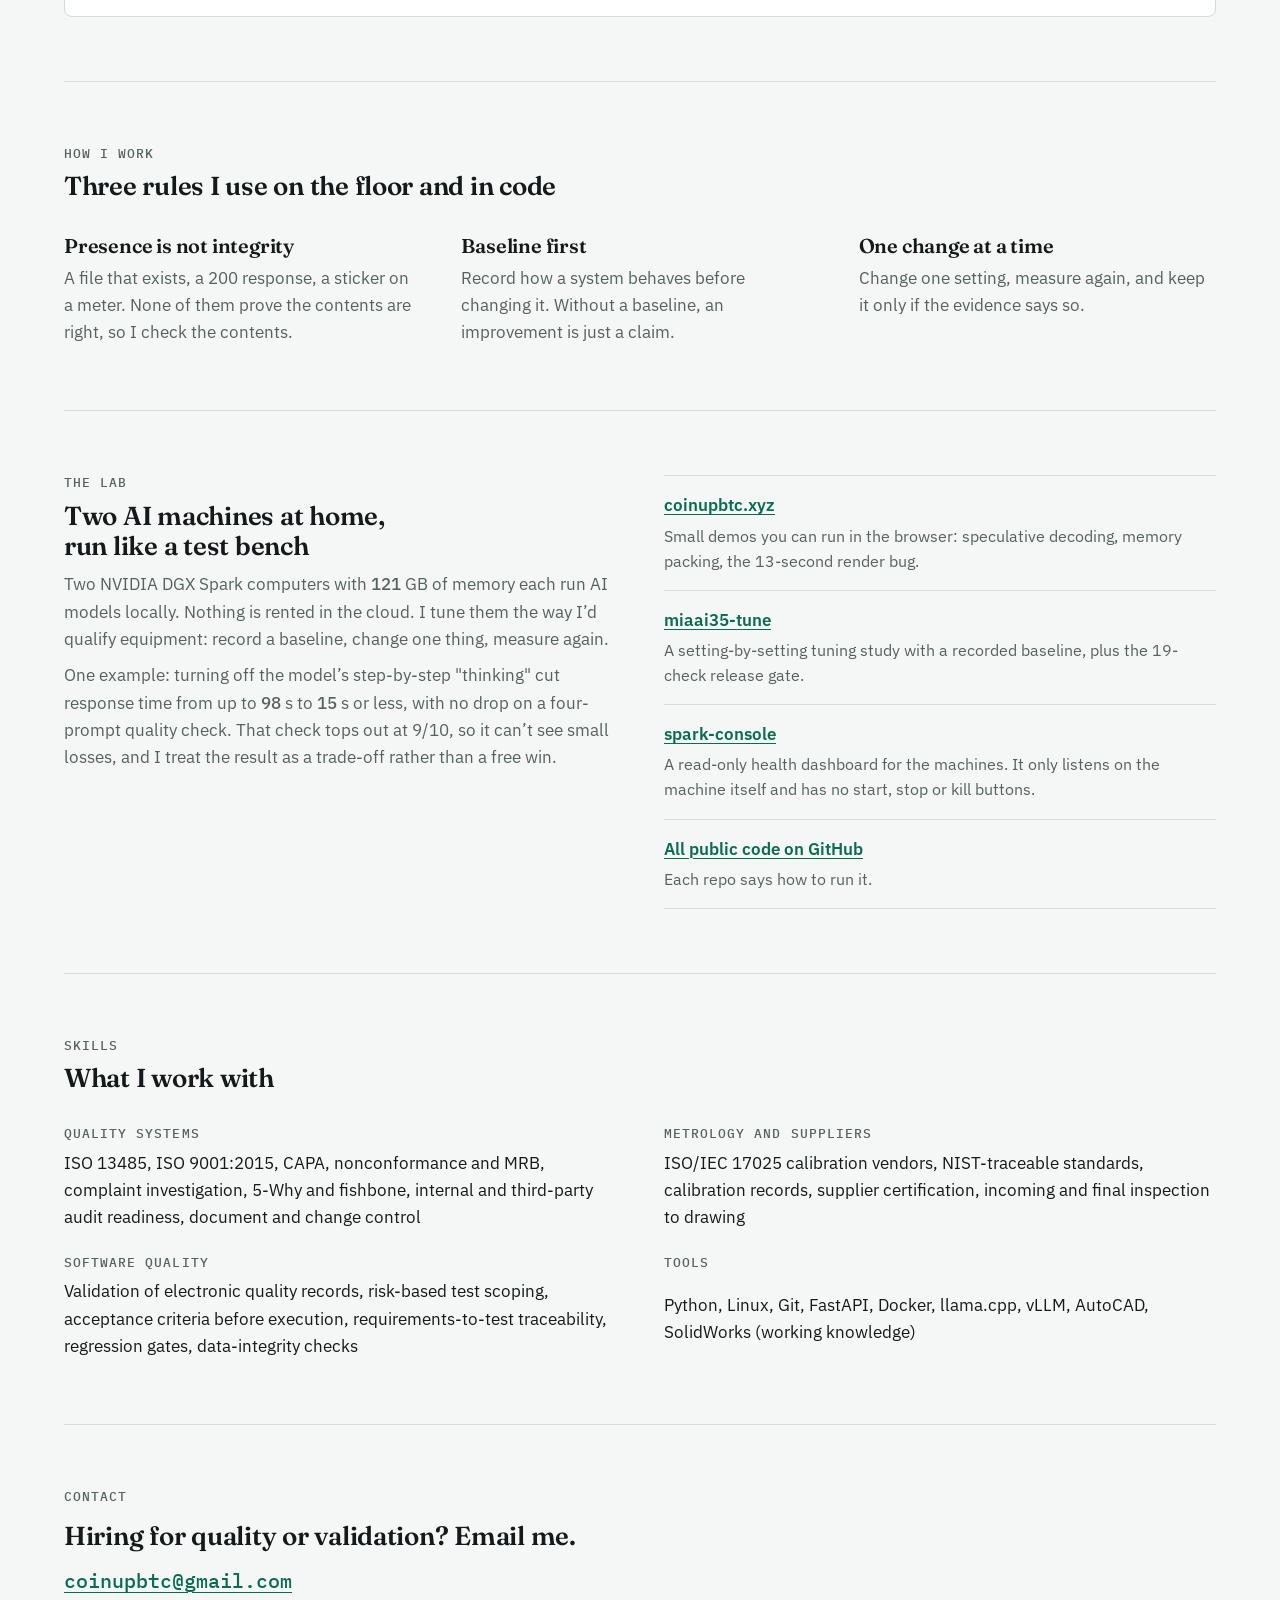
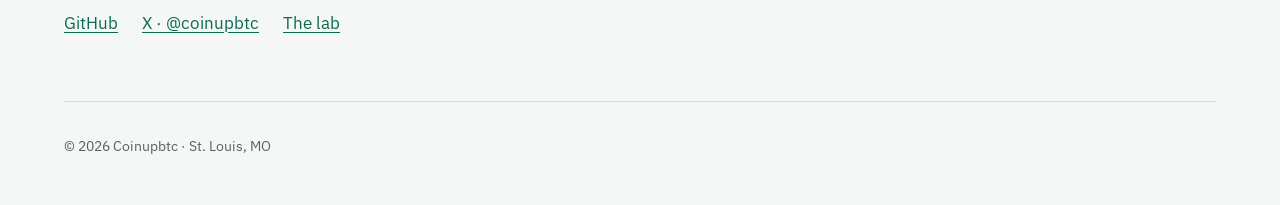
==== commit 81b9c19c: "Optimize: publish 132 KB instead of ~5 MB; new share card; README - Fonts: one variable Plex Sans fi" ====
--- a/index.html
+++ b/index.html
@@ -4,9 +4,10 @@
   <meta charset="utf-8">
   <meta name="viewport" content="width=device-width, initial-scale=1, viewport-fit=cover">
   <title>Coinupbtc · Quality Engineer</title>
-  <meta name="claude:viewport-fit-sides" content="cover">
   <meta name="description" content="Quality engineer in ISO 13485 medical-device manufacturing. Case files: a backup that passed for 15 days while saving one file, a metric that could not fail, a release gate that rejected the better build.">
   <meta name="color-scheme" content="light dark">
+  <meta name="theme-color" content="#f5f7f6" media="(prefers-color-scheme: light)">
+  <meta name="theme-color" content="#0e1312" media="(prefers-color-scheme: dark)">
   <meta property="og:type" content="website">
   <meta property="og:site_name" content="Coinupbtc">
   <meta property="og:title" content="Coinupbtc · Quality Engineer">
@@ -16,7 +17,7 @@
   <meta property="og:image:type" content="image/png">
   <meta property="og:image:width" content="1200">
   <meta property="og:image:height" content="630">
-  <meta property="og:image:alt" content="Coinupbtc: quality systems, on-prem AI, measured. GitHub, X and email.">
+  <meta property="og:image:alt" content="I find the checks that pass when they shouldn’t. Quality engineer, ISO 13485 medical devices. coinupbtc.com">
   <meta name="twitter:card" content="summary_large_image">
   <meta name="twitter:site" content="@coinupbtc">
   <meta name="twitter:image" content="https://coinupbtc.com/assets/og-image.png">
@@ -26,7 +27,7 @@
   <link rel="apple-touch-icon" href="assets/apple-touch-icon.png">
   <link rel="preconnect" href="https://fonts.googleapis.com">
   <link rel="preconnect" href="https://fonts.gstatic.com" crossorigin>
-  <link href="https://fonts.googleapis.com/css2?family=Fraunces:opsz,wght@9..144,500;9..144,600&family=IBM+Plex+Sans:ital,wght@0,400;0,500;0,600;1,400&family=IBM+Plex+Mono:wght@400;500&display=swap" rel="stylesheet">
+  <link href="https://fonts.googleapis.com/css2?family=Fraunces:opsz,wght@9..144,600&family=IBM+Plex+Sans:wght@400..600&family=IBM+Plex+Mono:wght@400;500&display=swap" rel="stylesheet">
   <script>
     (function () {
       var t = null;
@@ -154,7 +155,7 @@
     .shot { border: 1px solid var(--rule); border-radius: 8px; overflow: hidden; background: var(--surface); }
     .shot img { width: 100%; aspect-ratio: 960 / 516; object-fit: cover; object-position: top; }
     .feature .body { display: grid; gap: 1rem; min-width: 0; }
-    .feature h3 { font-size: var(--step-2); }
+    .feature h2 { font-size: var(--step-2); }
     .feature ul { margin: 0; padding-left: 1.1rem; display: grid; gap: 0.35rem; }
 
     /* Case files */
@@ -241,8 +242,8 @@
     <main id="main">
       <div class="hero">
         <p class="label">Quality engineer · ISO 13485 medical devices</p>
-        <h1>I find the checks that pass when they shouldn't.</h1>
-        <p class="lede">A calibration sticker that disagrees with its certificate. A backup that reports success while saving one file. A score that can't come out wrong. I've spent nine years in engineering and manufacturing quality, most recently in FDA-regulated medical-device manufacturing, and I validate the software and AI systems I build the same way.</p>
+        <h1>I find the checks that pass when they shouldn’t.</h1>
+        <p class="lede">A calibration sticker that disagrees with its certificate. A backup that reports success while saving one file. A score that can’t come out wrong. I’ve spent nine years in engineering and manufacturing quality, most recently in FDA-regulated medical-device manufacturing, and I validate the software and AI systems I build the same way.</p>
         <dl class="facts">
           <div><dt class="label">Work</dt><dd>Quality systems, CAPA, calibration and supplier quality under ISO 13485 and ISO 9001</dd></div>
           <div><dt class="label">Looking for</dt><dd>Quality systems, software quality and validation roles</dd></div>
@@ -261,7 +262,7 @@
           </a>
           <div class="body">
             <p class="label">Start here · runs in your browser</p>
-            <h3 id="helix-h">Helix QMS Desk</h3>
+            <h2 id="helix-h">Helix QMS Desk</h2>
             <p>A working quality desk for a fictional biomedical plant. In 90 seconds you walk a Monday morning:</p>
             <ul>
               <li>a voltage standard whose calibration sticker disagrees with its certificate,</li>
@@ -269,7 +270,7 @@
               <li>supplier SCARs and a training gap,</li>
               <li>then IQ/OQ/PQ on the desk itself and on its AI assistant, where an empty answer counts as a failure.</li>
             </ul>
-            <p>Every record is synthetic. The failure it's built around is real: a status label that stopped tracking the record it claims to show.</p>
+            <p>Every record is synthetic. The failure it’s built around is real: a status label that stopped tracking the record it claims to show.</p>
             <p><a href="https://coinupbtc.com/helix-qms-desk/">Open the desk</a> · <a href="https://github.com/Coinupbtc/helix-qms-desk">Source</a></p>
           </div>
         </div>
@@ -279,7 +280,7 @@
         <div class="sec-head">
           <p class="label">Case files</p>
           <h2 id="cases-h">Problems I found, and how I proved the fix</h2>
-          <p>Each one is written the way a corrective action reads. Where there's a public file, the evidence links to it.</p>
+          <p>Each one is written the way a corrective action reads. Where there’s a public file, the evidence links to it.</p>
         </div>
         <div class="cases">
 
@@ -298,7 +299,7 @@
               <dd>Replaced presence checks with entry-count verification on every backup tier.</dd>
               <dt class="label">Lesson</dt>
               <dd>The same failure as a calibration sticker that no longer matches its certificate: the indicator kept saying "good" after it stopped measuring anything.</dd></dl>
-            <p class="evidence private"><span class="label">Evidence</span> My home lab. I'll walk through it in an interview.</p>
+            <p class="evidence private"><span class="label">Evidence</span> My home lab. I’ll walk through it in an interview.</p>
             </div>
           </article>
 
@@ -310,14 +311,14 @@
             <div class="case-body">
             <dl class="record">
               <dt class="label found">Found</dt>
-              <dd>A reporting tool's headline accuracy metric could never come out wrong, and its results board included <span class="num">118</span> of <span class="num">144</span> events that had already finished.</dd>
+              <dd>A reporting tool’s headline accuracy metric could never come out wrong, and its results board included <span class="num">118</span> of <span class="num">144</span> events that had already finished.</dd>
               <dt class="label">Root cause</dt>
               <dd>The baseline was derived from the same data it graded, so the metric agreed with itself by construction.</dd>
               <dt class="label">Fix</dt>
               <dd>Rebuilt it with leave-one-out baselines and an independent scoring harness.</dd>
               <dt class="label">Verified</dt>
               <dd>The metric can now fail, which is the only way a passing score means anything.</dd></dl>
-            <p class="evidence private"><span class="label">Evidence</span> Private project. I'll walk through it in an interview.</p>
+            <p class="evidence private"><span class="label">Evidence</span> Private project. I’ll walk through it in an interview.</p>
             </div>
           </article>
 
@@ -352,7 +353,7 @@
               <dt class="label">Root cause</dt>
               <dd>Every filter pass rebuilt every row and parsed the same files again.</dd>
               <dt class="label">Fix</dt>
-              <dd>Stopped rebuilding rows that hadn't changed and removed the repeated parsing.</dd>
+              <dd>Stopped rebuilding rows that hadn’t changed and removed the repeated parsing.</dd>
               <dt class="label">Verified</dt>
               <dd>A flat <span class="num">7.5</span> ms, measured before and after.</dd></dl>
             <p class="evidence"><span class="label">Evidence</span> <a href="https://coinupbtc.xyz/demos/render-cost.html">The bug and the fix, timed in your browser</a></p>
@@ -405,8 +406,8 @@
           <div class="sec-head">
             <p class="label">The lab</p>
             <h2 id="lab-h">Two AI machines at home, run like a test bench</h2>
-            <p>Two NVIDIA DGX Spark computers with <span class="num">121</span> GB of memory each run AI models locally. Nothing is rented in the cloud. I tune them the way I'd qualify equipment: record a baseline, change one thing, measure again.</p>
-            <p>One example: turning off the model's step-by-step "thinking" cut response time from up to <span class="num">98</span> s to <span class="num">15</span> s or less, with no drop on a four-prompt quality check. That check tops out at 9/10, so it can't see small losses, and I treat the result as a trade-off rather than a free win.</p>
+            <p>Two NVIDIA DGX Spark computers with <span class="num">121</span> GB of memory each run AI models locally. Nothing is rented in the cloud. I tune them the way I’d qualify equipment: record a baseline, change one thing, measure again.</p>
+            <p>One example: turning off the model’s step-by-step "thinking" cut response time from up to <span class="num">98</span> s to <span class="num">15</span> s or less, with no drop on a four-prompt quality check. That check tops out at 9/10, so it can’t see small losses, and I treat the result as a trade-off rather than a free win.</p>
           </div>
           <ul class="lab-list">
             <li><a href="https://coinupbtc.xyz/">coinupbtc.xyz</a><p>Small demos you can run in the browser: speculative decoding, memory packing, the 13-second render bug.</p></li>
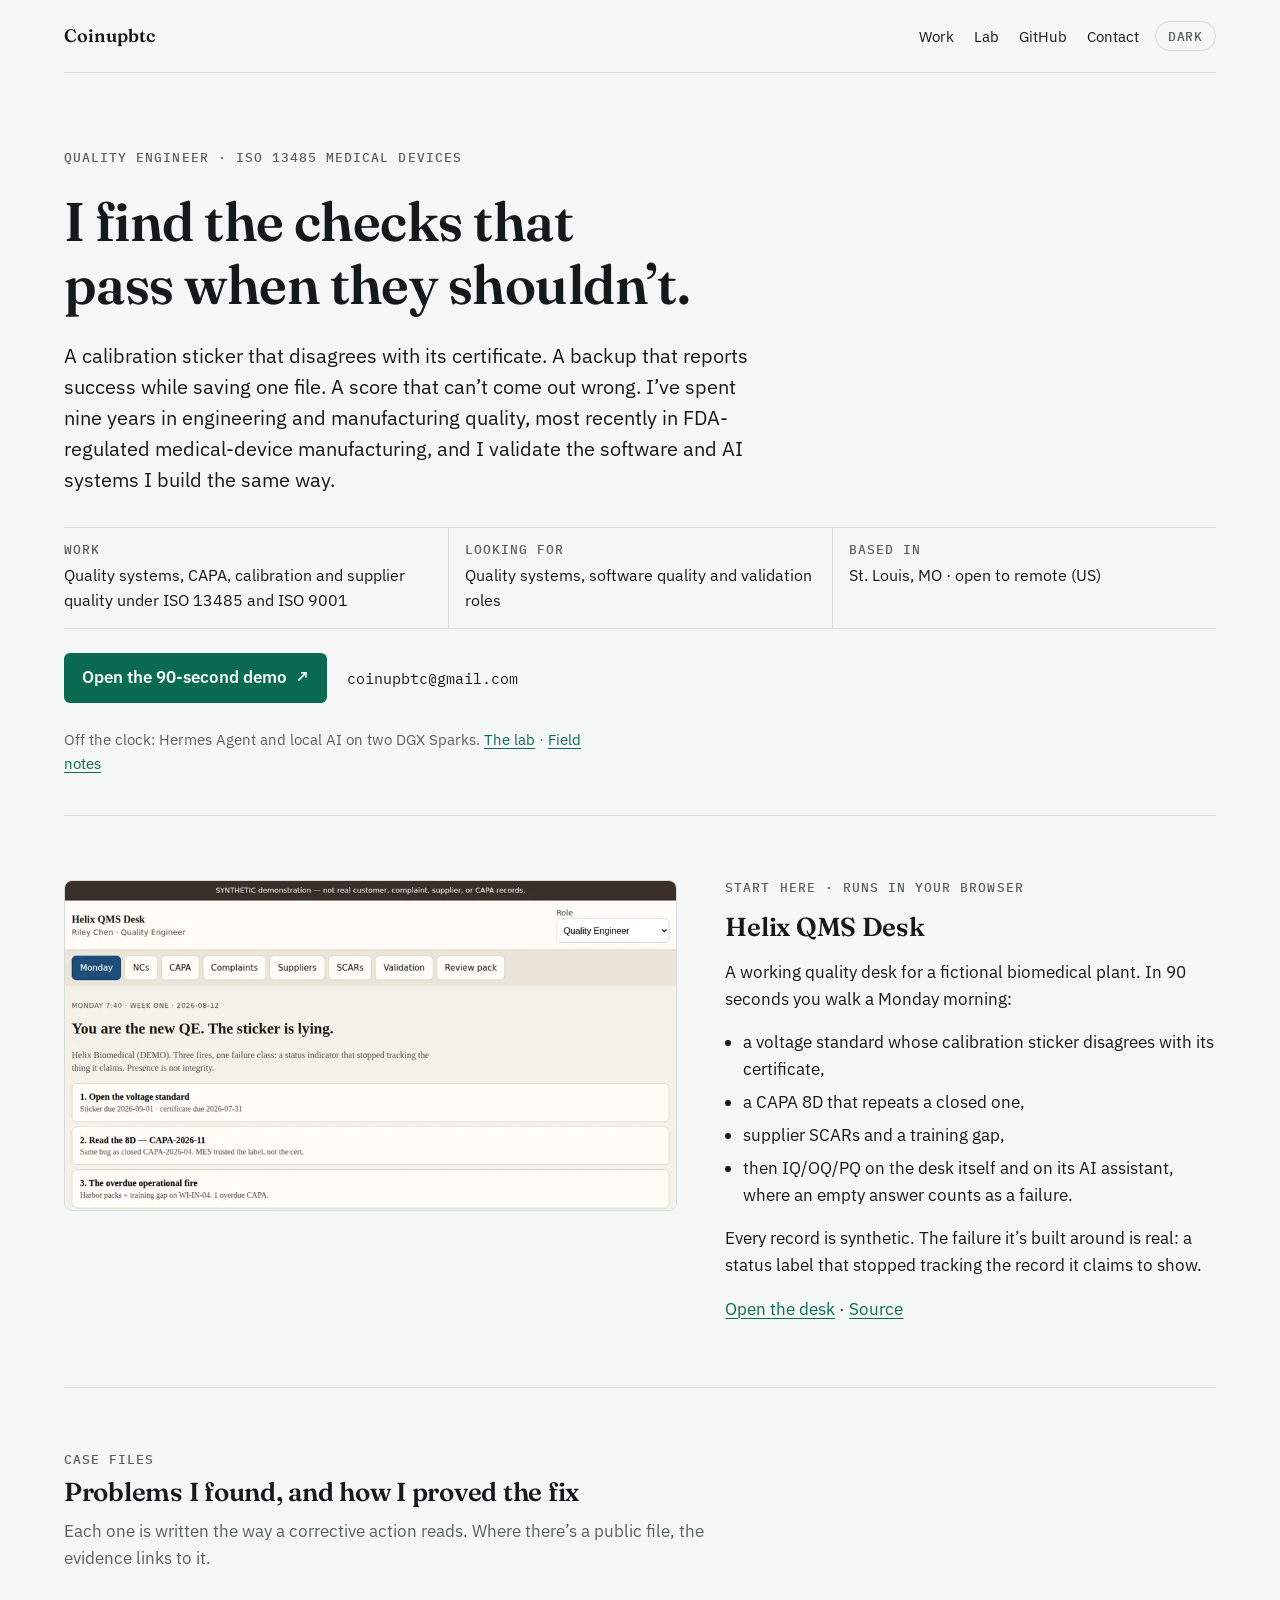
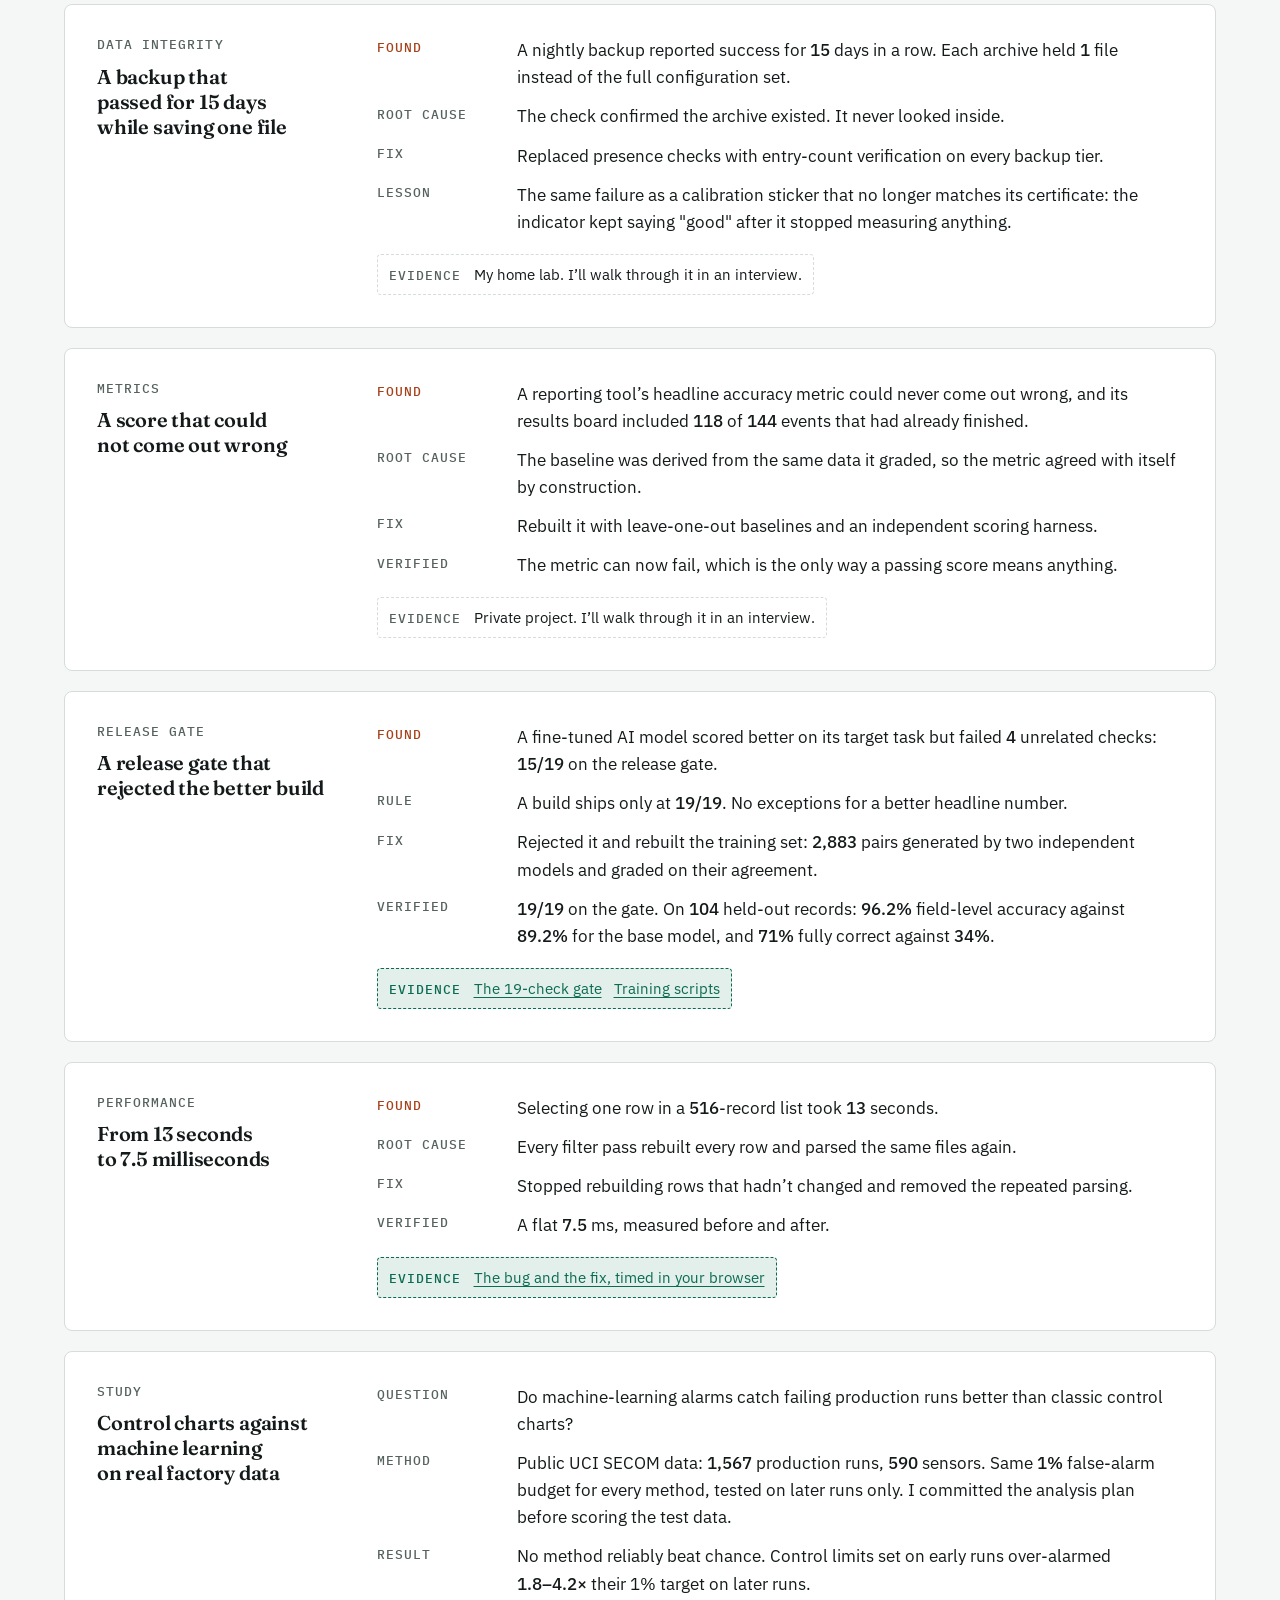
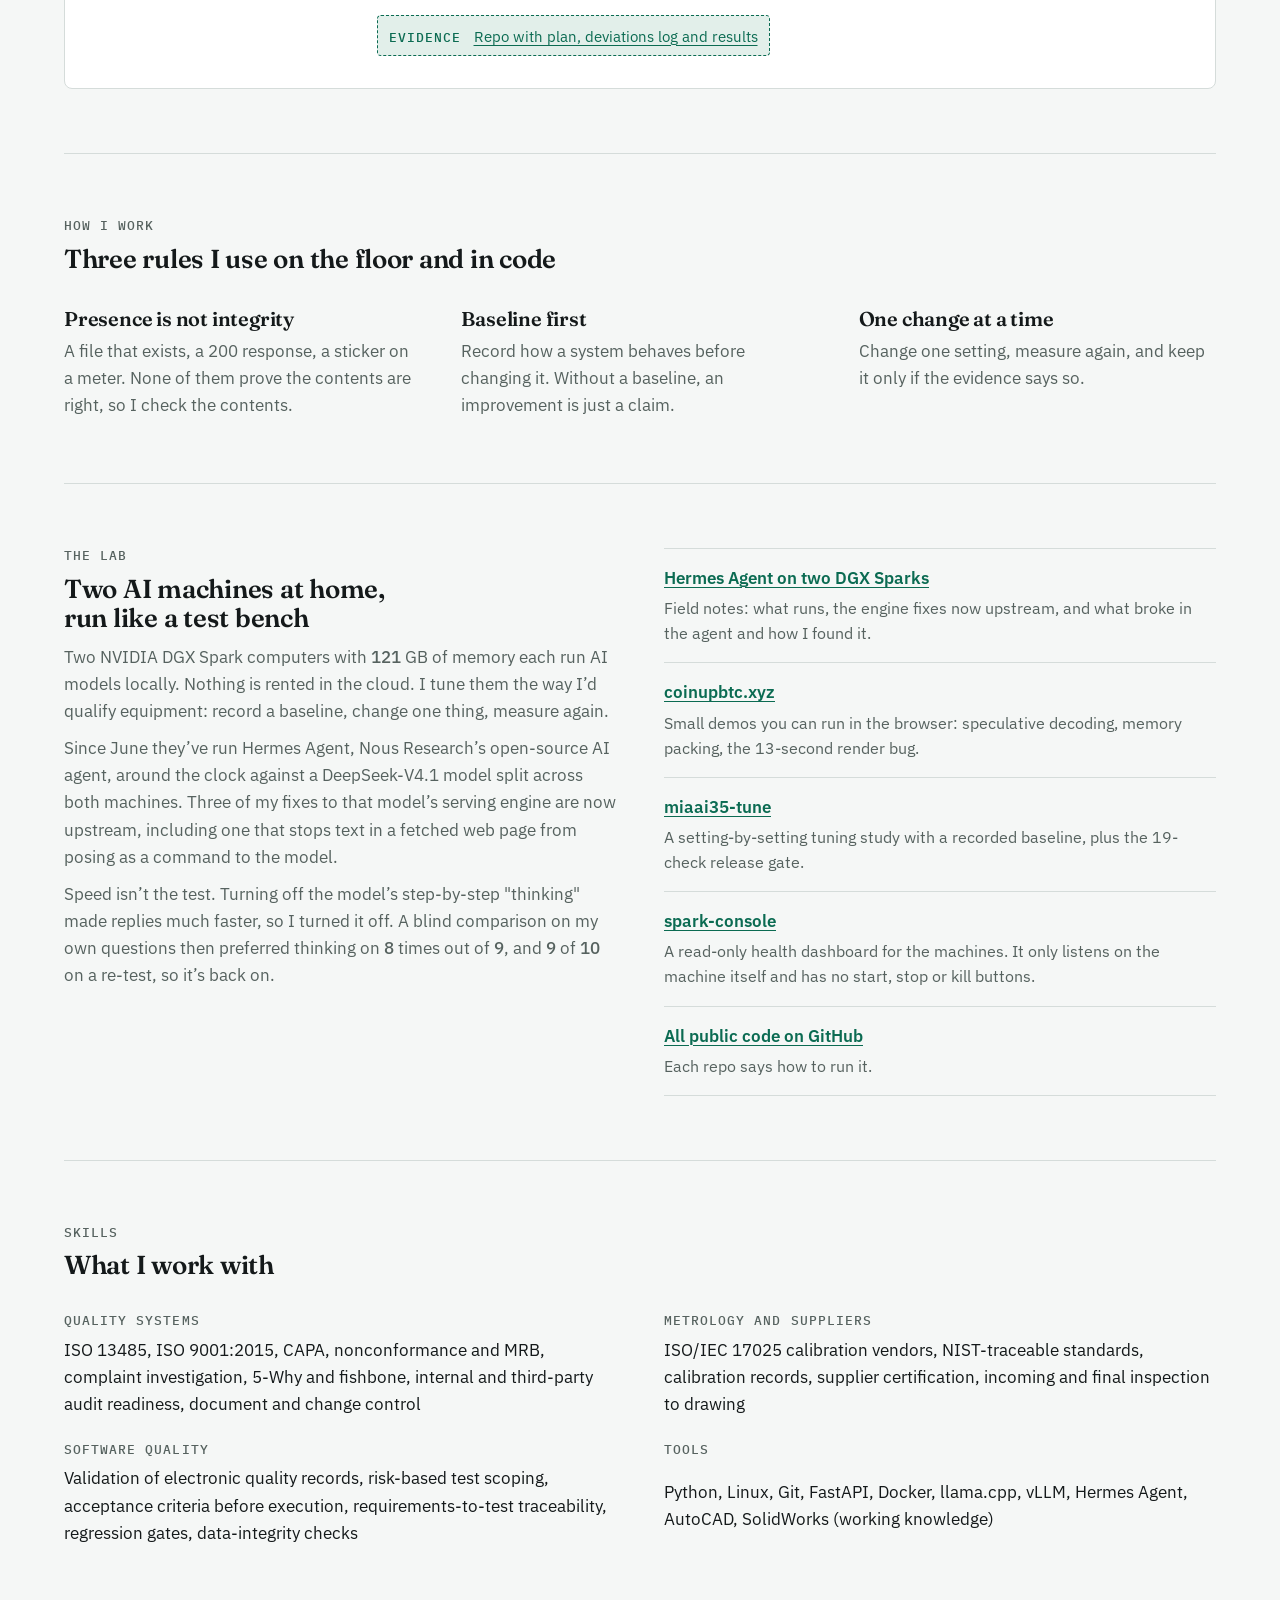
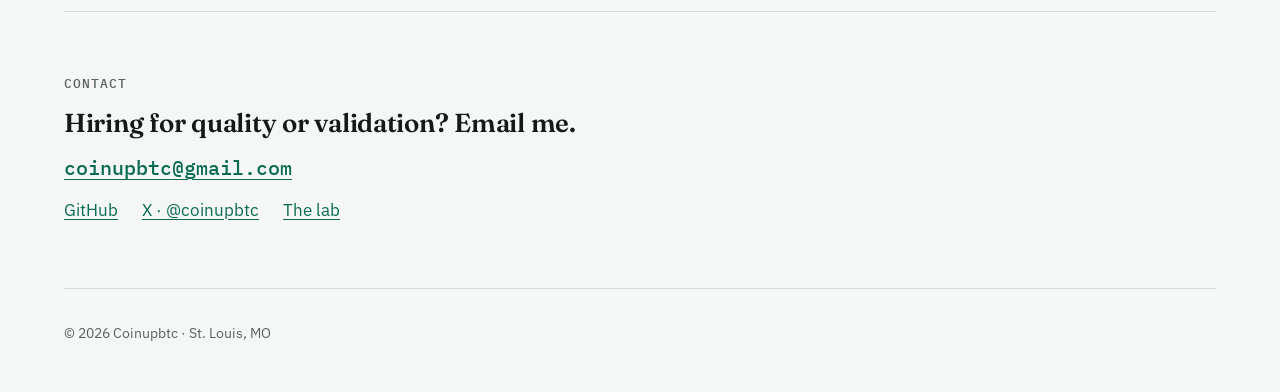
==== commit 0e91d8ea: "Hermes Agent in the hero and lab; replace the stale thinking-off example Hero gets one line pointing" ====
--- a/index.html
+++ b/index.html
@@ -143,6 +143,7 @@
     }
     .btn:hover { filter: brightness(1.08); }
     .mail { font-family: var(--font-mono); font-size: 0.95rem; }
+    .hero .aside { margin: 0; font-size: 0.95rem; color: var(--mute); max-width: 58ch; }
 
     /* Sections */
     section { padding-block: clamp(2.5rem, 5vw, 4rem); border-top: 1px solid var(--rule); }
@@ -253,6 +254,7 @@
           <a class="btn" href="https://coinupbtc.com/helix-qms-desk/">Open the 90-second demo <span aria-hidden="true">↗</span></a>
           <span class="mail">coinupbtc@gmail.com</span>
         </div>
+        <p class="aside">Off the clock: Hermes Agent and local AI on two DGX Sparks. <a href="#lab">The lab</a> · <a href="https://coinupbtc.xyz/notes/hermes-agent-two-sparks.html">Field notes</a></p>
       </div>
 
       <section id="work" aria-labelledby="helix-h">
@@ -407,9 +409,11 @@
             <p class="label">The lab</p>
             <h2 id="lab-h">Two AI machines at home, run like a test bench</h2>
             <p>Two NVIDIA DGX Spark computers with <span class="num">121</span> GB of memory each run AI models locally. Nothing is rented in the cloud. I tune them the way I’d qualify equipment: record a baseline, change one thing, measure again.</p>
-            <p>One example: turning off the model’s step-by-step "thinking" cut response time from up to <span class="num">98</span> s to <span class="num">15</span> s or less, with no drop on a four-prompt quality check. That check tops out at 9/10, so it can’t see small losses, and I treat the result as a trade-off rather than a free win.</p>
+            <p>Since June they’ve run Hermes Agent, Nous Research’s open-source AI agent, around the clock against a DeepSeek-V4.1 model split across both machines. Three of my fixes to that model’s serving engine are now upstream, including one that stops text in a fetched web page from posing as a command to the model.</p>
+            <p>Speed isn’t the test. Turning off the model’s step-by-step "thinking" made replies much faster, so I turned it off. A blind comparison on my own questions then preferred thinking on <span class="num">8</span> times out of <span class="num">9</span>, and <span class="num">9</span> of <span class="num">10</span> on a re-test, so it’s back on.</p>
           </div>
           <ul class="lab-list">
+            <li><a href="https://coinupbtc.xyz/notes/hermes-agent-two-sparks.html">Hermes Agent on two DGX Sparks</a><p>Field notes: what runs, the engine fixes now upstream, and what broke in the agent and how I found it.</p></li>
             <li><a href="https://coinupbtc.xyz/">coinupbtc.xyz</a><p>Small demos you can run in the browser: speculative decoding, memory packing, the 13-second render bug.</p></li>
             <li><a href="https://github.com/Coinupbtc/miaai35-tune">miaai35-tune</a><p>A setting-by-setting tuning study with a recorded baseline, plus the 19-check release gate.</p></li>
             <li><a href="https://github.com/Coinupbtc/spark-console">spark-console</a><p>A read-only health dashboard for the machines. It only listens on the machine itself and has no start, stop or kill buttons.</p></li>
@@ -427,7 +431,7 @@
           <div><dt class="label">Quality systems</dt><dd>ISO 13485, ISO 9001:2015, CAPA, nonconformance and MRB, complaint investigation, 5-Why and fishbone, internal and third-party audit readiness, document and change control</dd></div>
           <div><dt class="label">Metrology and suppliers</dt><dd>ISO/IEC 17025 calibration vendors, NIST-traceable standards, calibration records, supplier certification, incoming and final inspection to drawing</dd></div>
           <div><dt class="label">Software quality</dt><dd>Validation of electronic quality records, risk-based test scoping, acceptance criteria before execution, requirements-to-test traceability, regression gates, data-integrity checks</dd></div>
-          <div><dt class="label">Tools</dt><dd>Python, Linux, Git, FastAPI, Docker, llama.cpp, vLLM, AutoCAD, SolidWorks (working knowledge)</dd></div>
+          <div><dt class="label">Tools</dt><dd>Python, Linux, Git, FastAPI, Docker, llama.cpp, vLLM, Hermes Agent, AutoCAD, SolidWorks (working knowledge)</dd></div>
         </dl>
       </section>
 
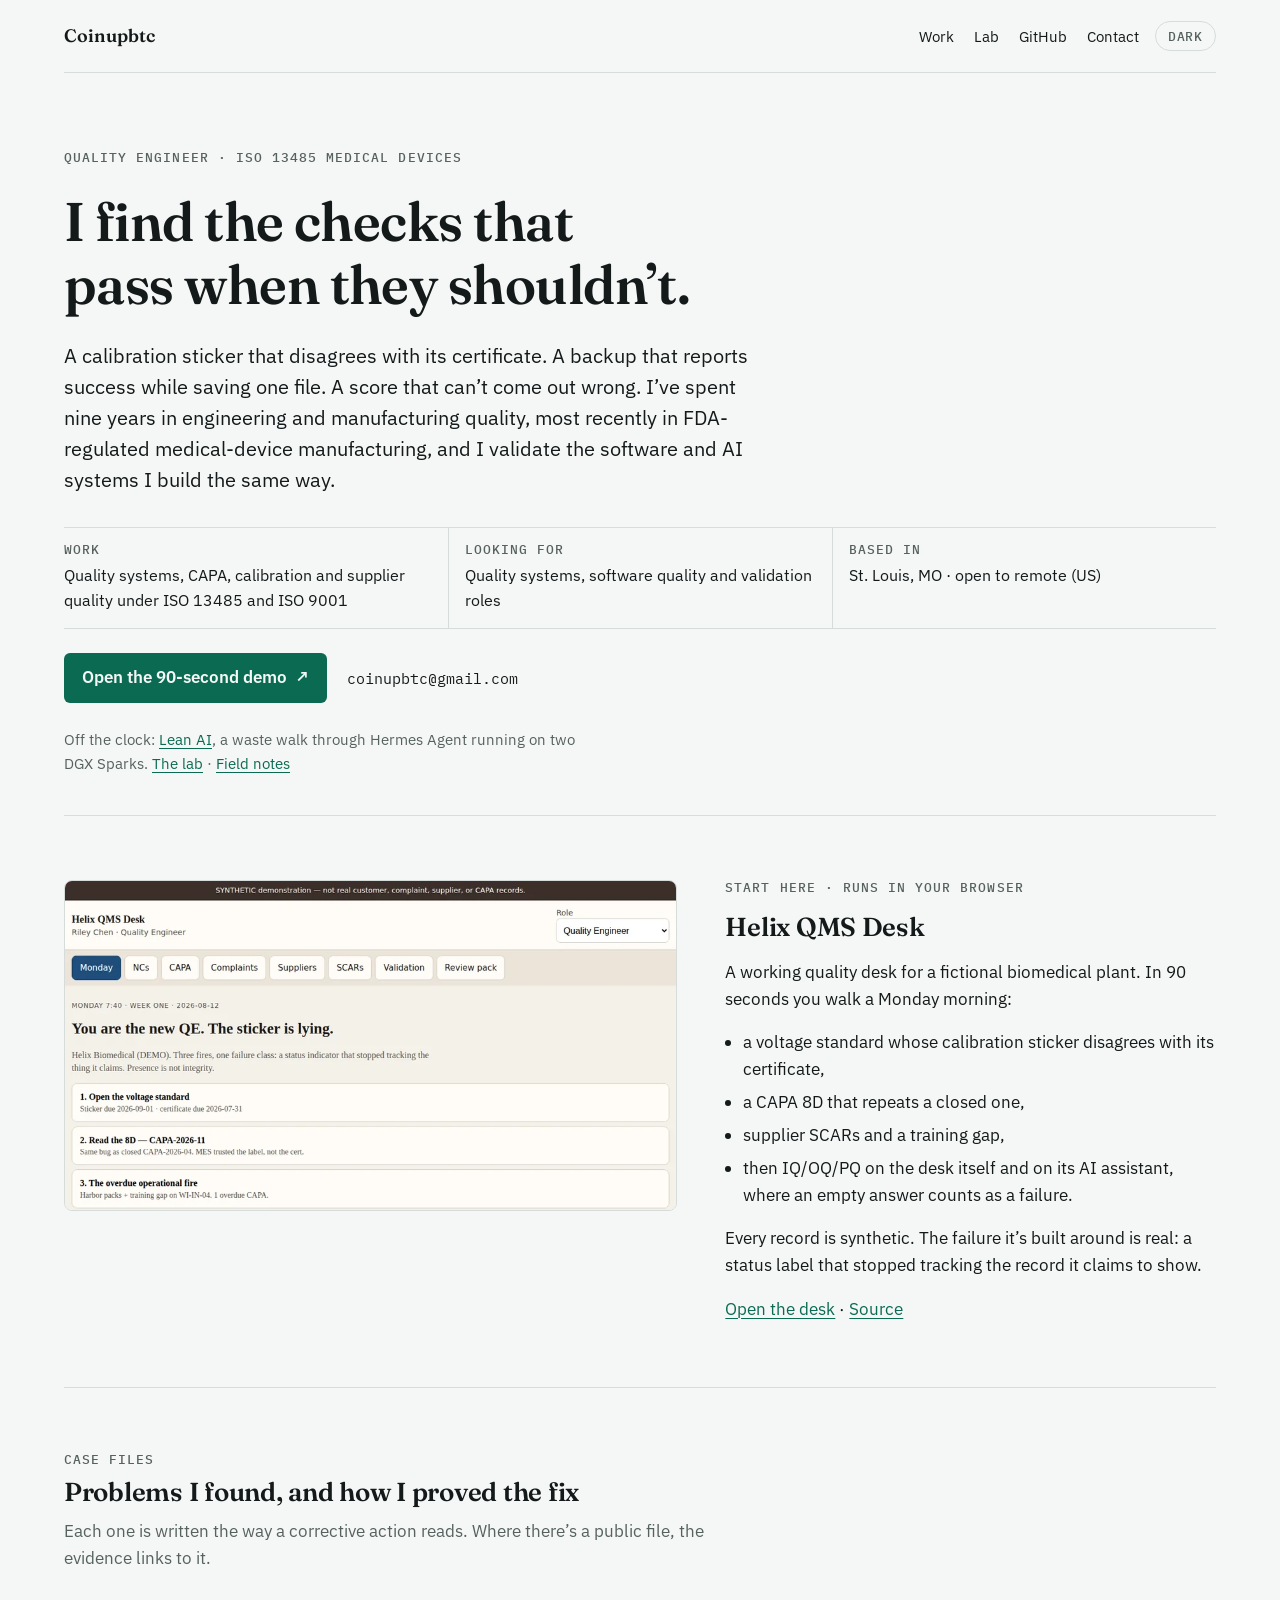
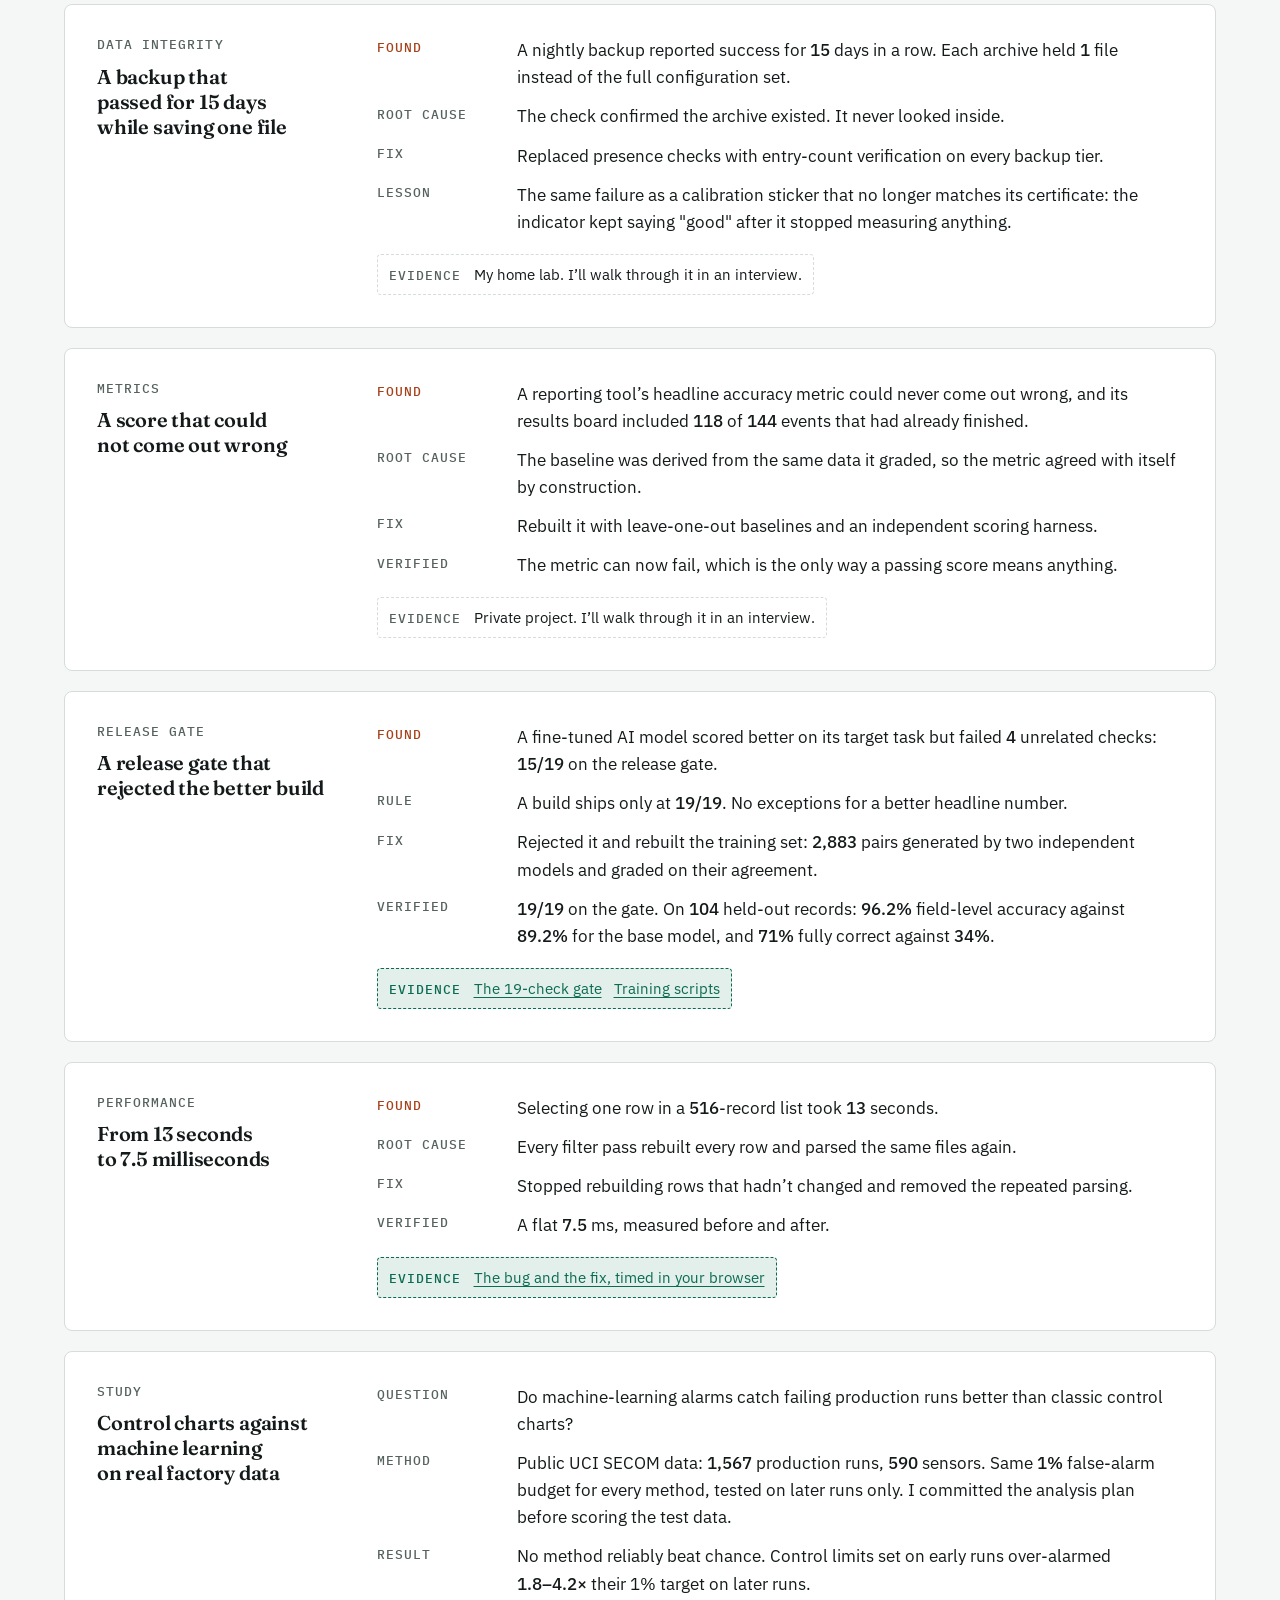
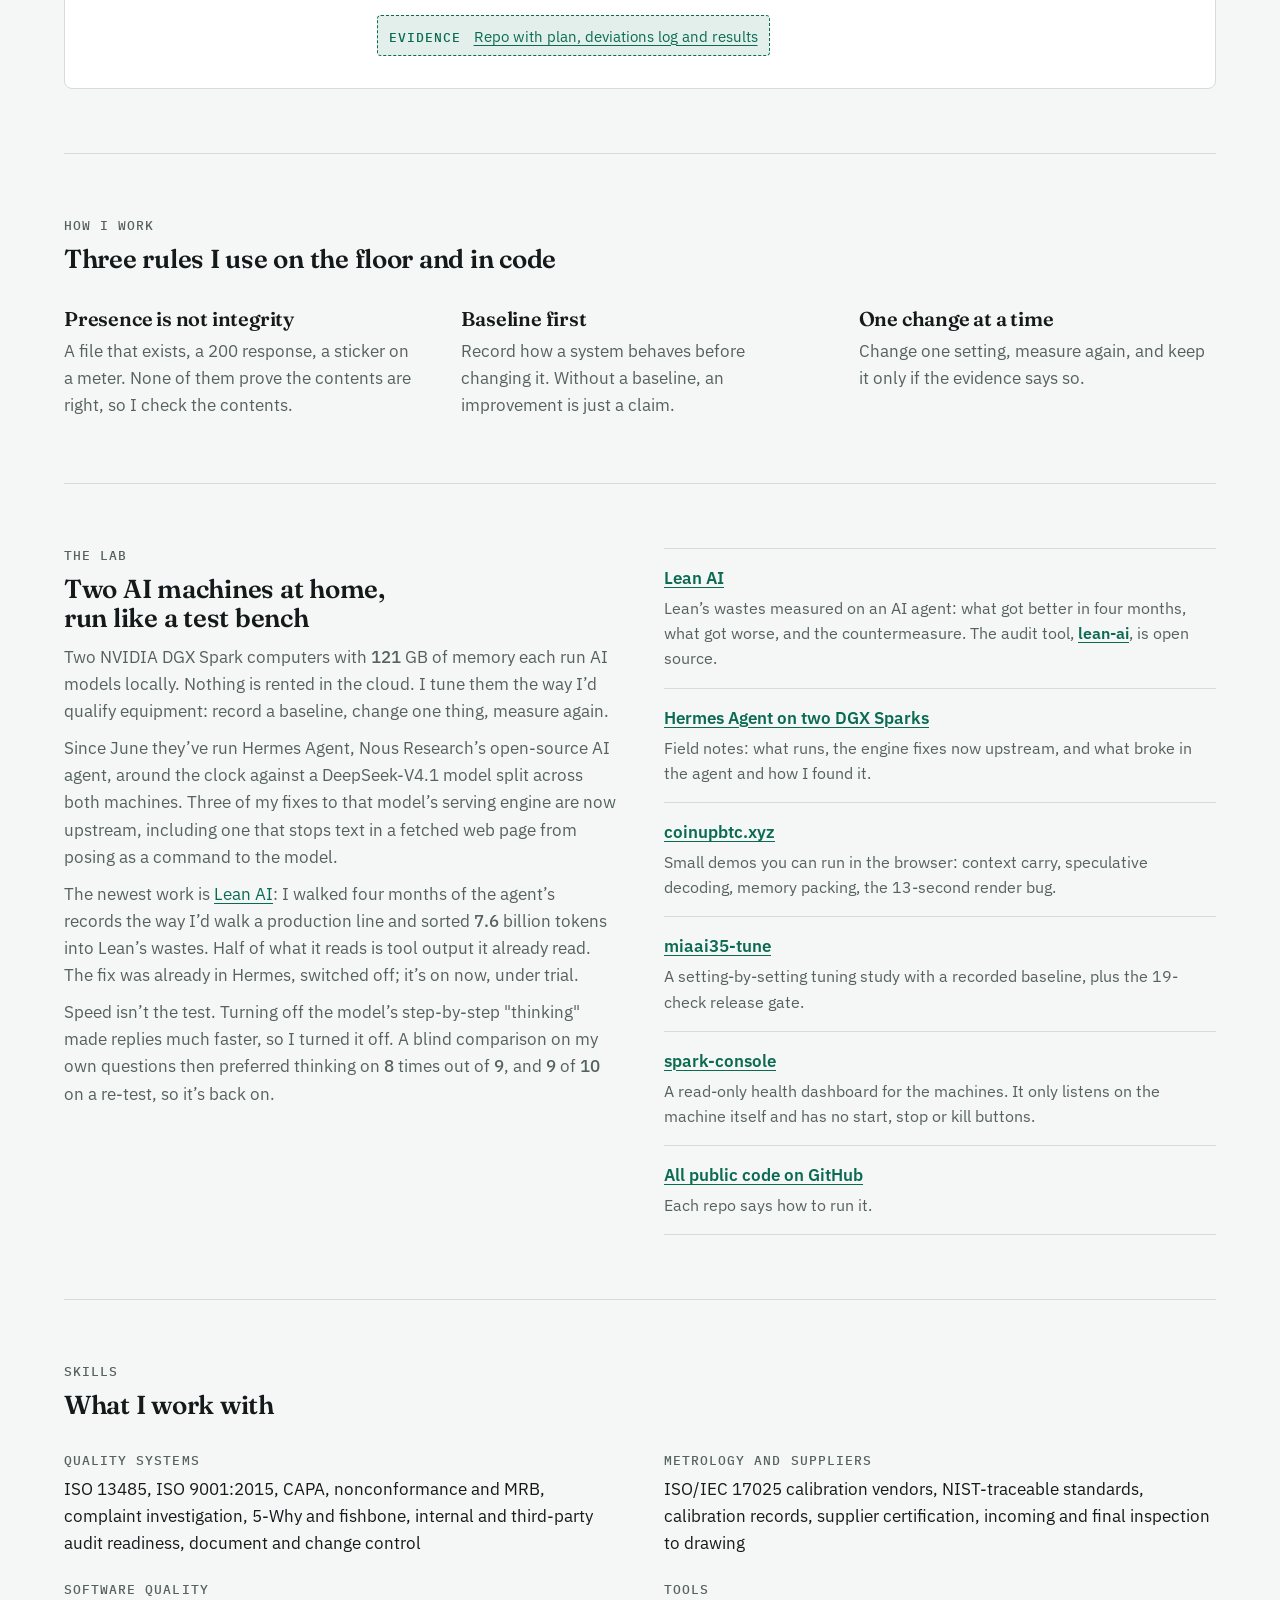
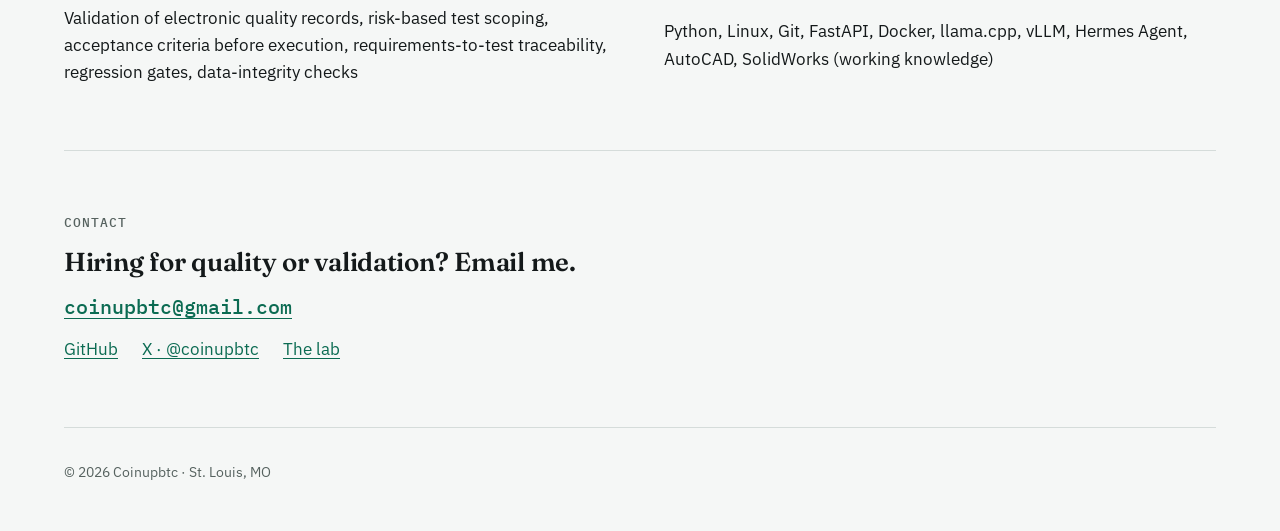
==== commit 9907ab99: "Hero and lab: Lean AI Co-Authored-By: Claude Opus 5.5 <noreply@anthropic.com>" ====
--- a/index.html
+++ b/index.html
@@ -254,7 +254,7 @@
           <a class="btn" href="https://coinupbtc.com/helix-qms-desk/">Open the 90-second demo <span aria-hidden="true">↗</span></a>
           <span class="mail">coinupbtc@gmail.com</span>
         </div>
-        <p class="aside">Off the clock: Hermes Agent and local AI on two DGX Sparks. <a href="#lab">The lab</a> · <a href="https://coinupbtc.xyz/notes/hermes-agent-two-sparks.html">Field notes</a></p>
+        <p class="aside">Off the clock: <a href="https://coinupbtc.xyz/notes/lean-ai.html">Lean AI</a>, a waste walk through Hermes Agent running on two DGX Sparks. <a href="#lab">The lab</a> · <a href="https://coinupbtc.xyz/notes/hermes-agent-two-sparks.html">Field notes</a></p>
       </div>
 
       <section id="work" aria-labelledby="helix-h">
@@ -410,11 +410,13 @@
             <h2 id="lab-h">Two AI machines at home, run like a test bench</h2>
             <p>Two NVIDIA DGX Spark computers with <span class="num">121</span> GB of memory each run AI models locally. Nothing is rented in the cloud. I tune them the way I’d qualify equipment: record a baseline, change one thing, measure again.</p>
             <p>Since June they’ve run Hermes Agent, Nous Research’s open-source AI agent, around the clock against a DeepSeek-V4.1 model split across both machines. Three of my fixes to that model’s serving engine are now upstream, including one that stops text in a fetched web page from posing as a command to the model.</p>
+            <p>The newest work is <a href="https://coinupbtc.xyz/notes/lean-ai.html">Lean AI</a>: I walked four months of the agent’s records the way I’d walk a production line and sorted <span class="num">7.6</span> billion tokens into Lean’s wastes. Half of what it reads is tool output it already read. The fix was already in Hermes, switched off; it’s on now, under trial.</p>
             <p>Speed isn’t the test. Turning off the model’s step-by-step "thinking" made replies much faster, so I turned it off. A blind comparison on my own questions then preferred thinking on <span class="num">8</span> times out of <span class="num">9</span>, and <span class="num">9</span> of <span class="num">10</span> on a re-test, so it’s back on.</p>
           </div>
           <ul class="lab-list">
+            <li><a href="https://coinupbtc.xyz/notes/lean-ai.html">Lean AI</a><p>Lean’s wastes measured on an AI agent: what got better in four months, what got worse, and the countermeasure. The audit tool, <a href="https://github.com/Coinupbtc/lean-ai">lean-ai</a>, is open source.</p></li>
             <li><a href="https://coinupbtc.xyz/notes/hermes-agent-two-sparks.html">Hermes Agent on two DGX Sparks</a><p>Field notes: what runs, the engine fixes now upstream, and what broke in the agent and how I found it.</p></li>
-            <li><a href="https://coinupbtc.xyz/">coinupbtc.xyz</a><p>Small demos you can run in the browser: speculative decoding, memory packing, the 13-second render bug.</p></li>
+            <li><a href="https://coinupbtc.xyz/">coinupbtc.xyz</a><p>Small demos you can run in the browser: context carry, speculative decoding, memory packing, the 13-second render bug.</p></li>
             <li><a href="https://github.com/Coinupbtc/miaai35-tune">miaai35-tune</a><p>A setting-by-setting tuning study with a recorded baseline, plus the 19-check release gate.</p></li>
             <li><a href="https://github.com/Coinupbtc/spark-console">spark-console</a><p>A read-only health dashboard for the machines. It only listens on the machine itself and has no start, stop or kill buttons.</p></li>
             <li><a href="https://github.com/Coinupbtc">All public code on GitHub</a><p>Each repo says how to run it.</p></li>
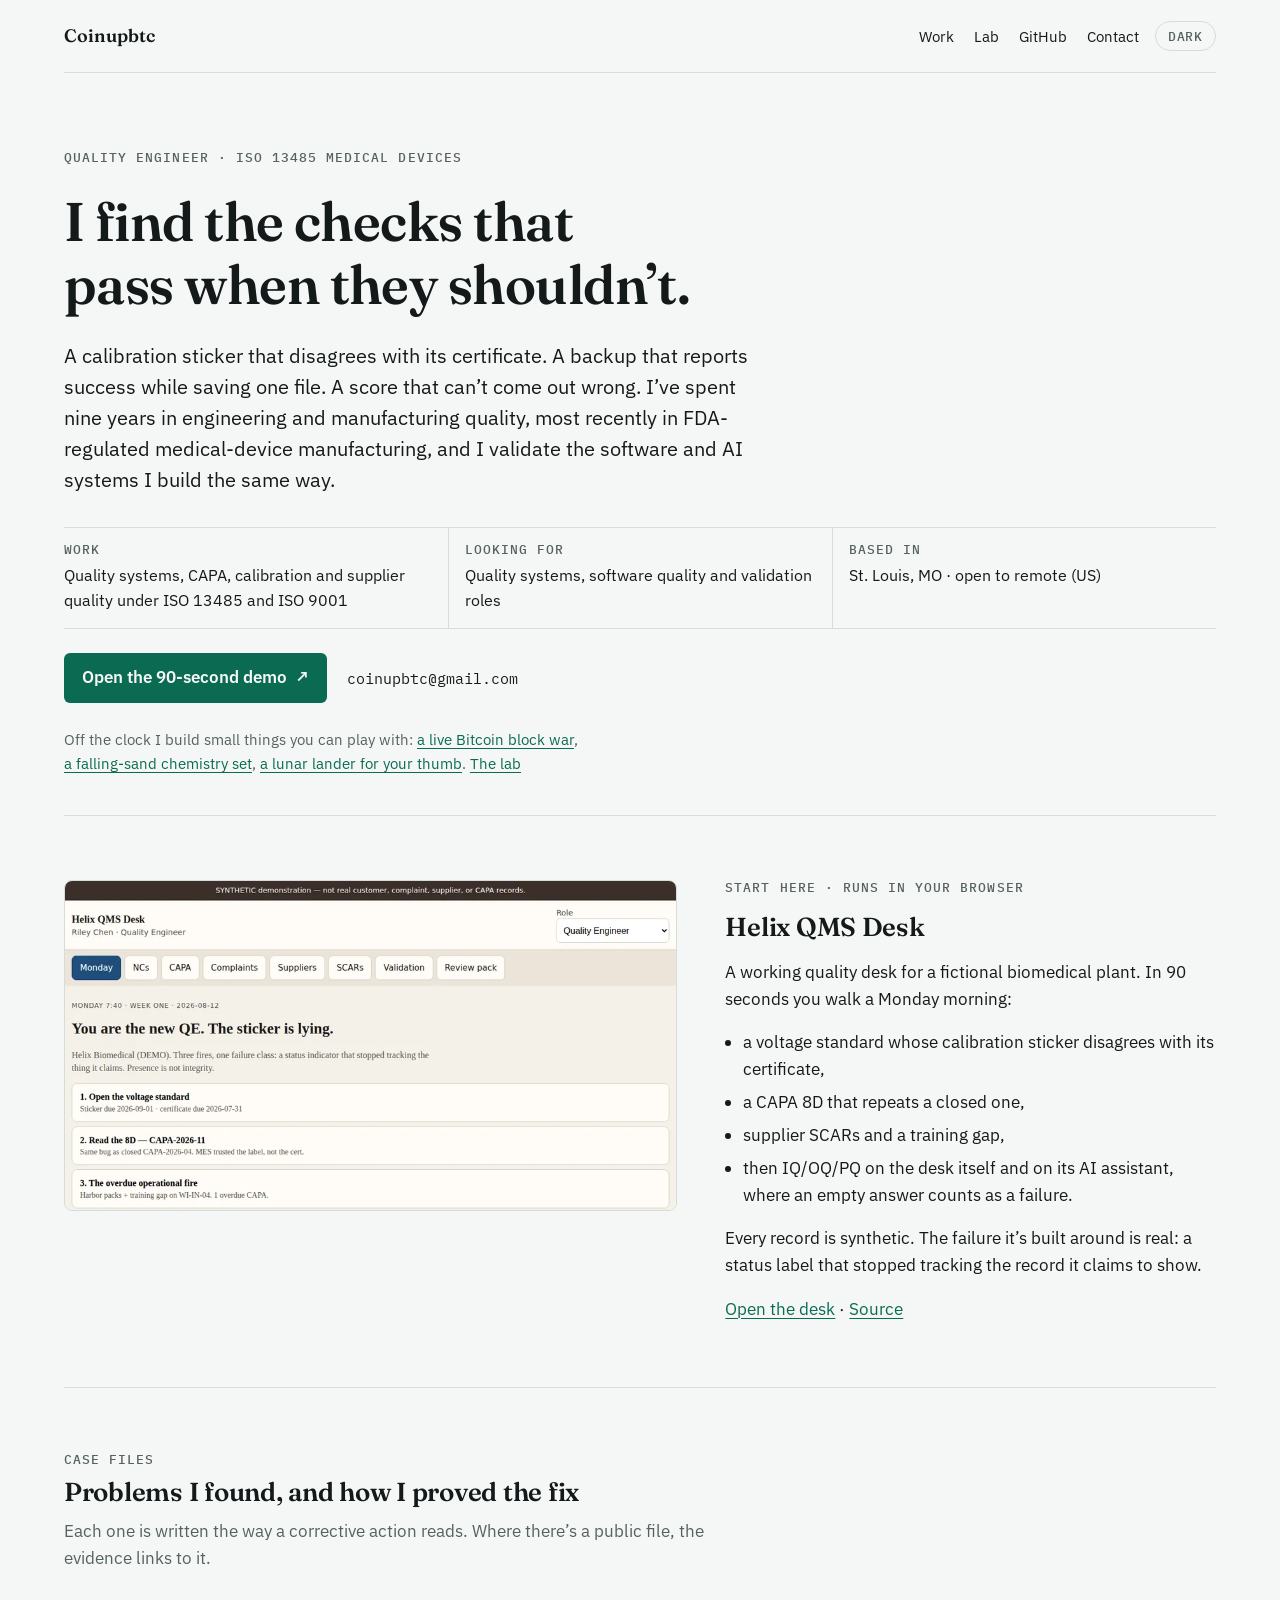
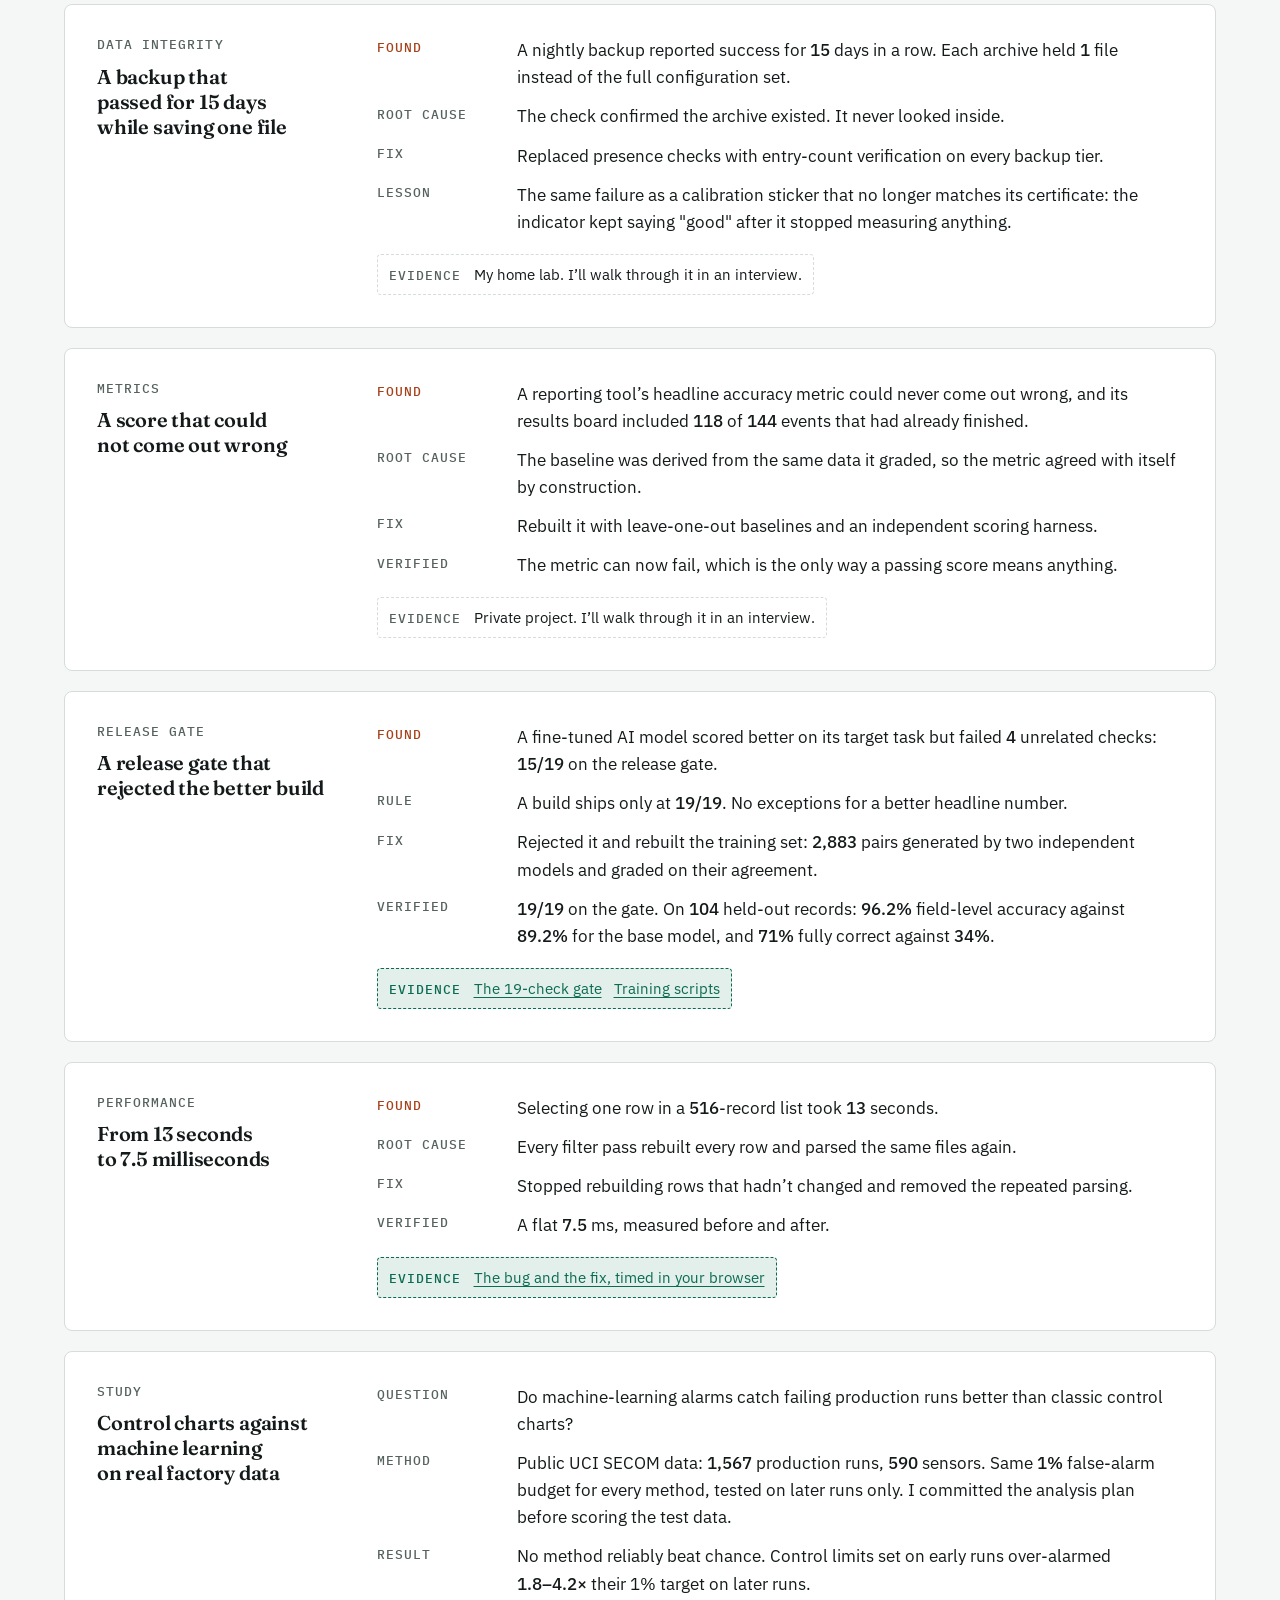
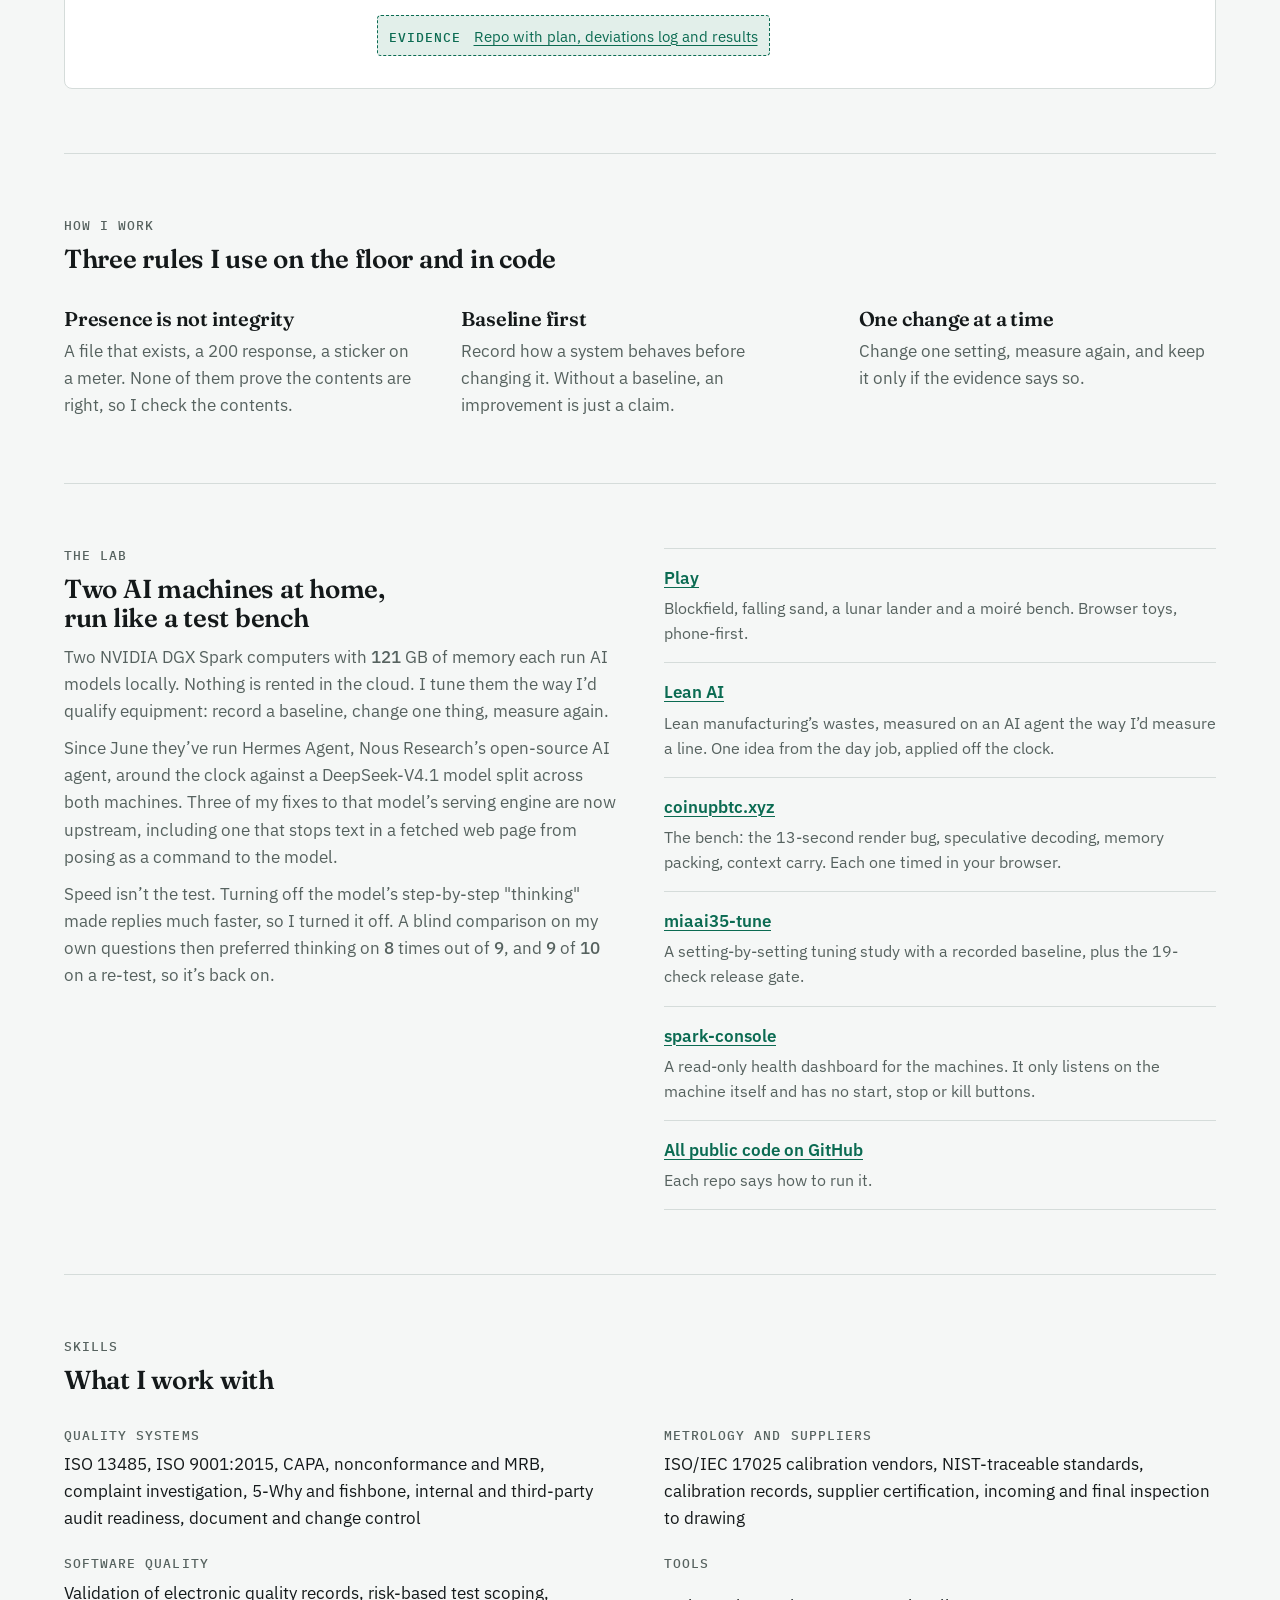
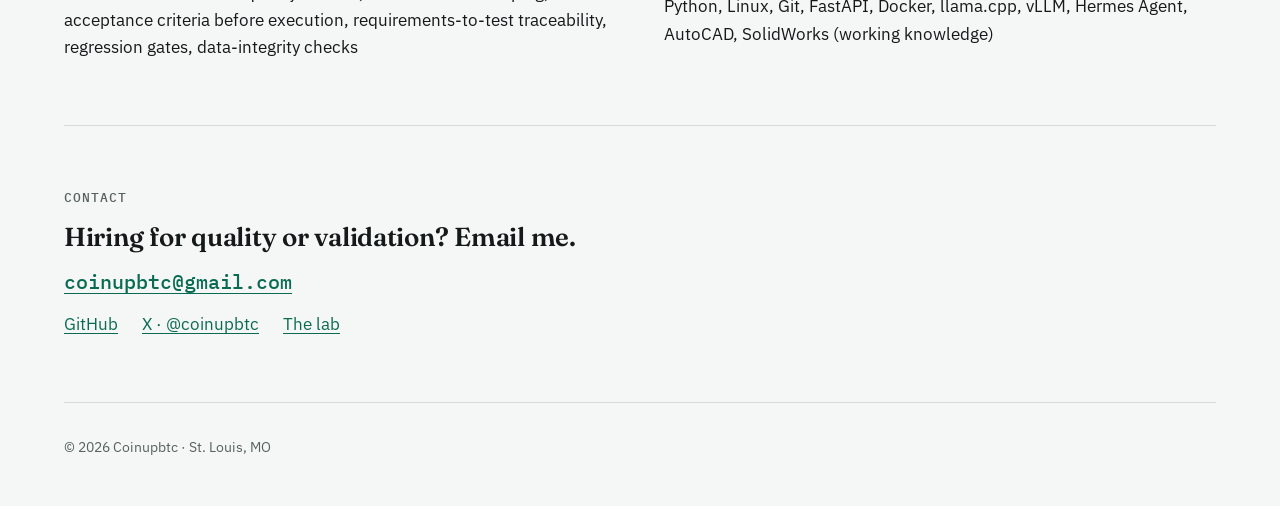
==== commit 445bd709: "Hero: lead with the toys, not the agent Co-Authored-By: Claude Fable 5.1 <noreply@anthropic.com>" ====
--- a/index.html
+++ b/index.html
@@ -254,7 +254,7 @@
           <a class="btn" href="https://coinupbtc.com/helix-qms-desk/">Open the 90-second demo <span aria-hidden="true">↗</span></a>
           <span class="mail">coinupbtc@gmail.com</span>
         </div>
-        <p class="aside">Off the clock: <a href="https://coinupbtc.xyz/notes/lean-ai.html">Lean AI</a>, a waste walk through Hermes Agent running on two DGX Sparks. <a href="#lab">The lab</a> · <a href="https://coinupbtc.xyz/notes/hermes-agent-two-sparks.html">Field notes</a></p>
+        <p class="aside">Off the clock I build small things you can play with: <a href="https://coinupbtc.com/bitcoin-blockfield/">a live Bitcoin block war</a>, <a href="https://coinupbtc.com/falling-sand/">a falling-sand chemistry set</a>, <a href="https://coinupbtc.com/gravity-lander/">a lunar lander for your thumb</a>. <a href="#lab">The lab</a></p>
       </div>
 
       <section id="work" aria-labelledby="helix-h">
@@ -410,13 +410,12 @@
             <h2 id="lab-h">Two AI machines at home, run like a test bench</h2>
             <p>Two NVIDIA DGX Spark computers with <span class="num">121</span> GB of memory each run AI models locally. Nothing is rented in the cloud. I tune them the way I’d qualify equipment: record a baseline, change one thing, measure again.</p>
             <p>Since June they’ve run Hermes Agent, Nous Research’s open-source AI agent, around the clock against a DeepSeek-V4.1 model split across both machines. Three of my fixes to that model’s serving engine are now upstream, including one that stops text in a fetched web page from posing as a command to the model.</p>
-            <p>The newest work is <a href="https://coinupbtc.xyz/notes/lean-ai.html">Lean AI</a>: I walked four months of the agent’s records the way I’d walk a production line and sorted <span class="num">7.6</span> billion tokens into Lean’s wastes. Half of what it reads is tool output it already read. The fix was already in Hermes, switched off; it’s on now, under trial.</p>
             <p>Speed isn’t the test. Turning off the model’s step-by-step "thinking" made replies much faster, so I turned it off. A blind comparison on my own questions then preferred thinking on <span class="num">8</span> times out of <span class="num">9</span>, and <span class="num">9</span> of <span class="num">10</span> on a re-test, so it’s back on.</p>
           </div>
           <ul class="lab-list">
-            <li><a href="https://coinupbtc.xyz/notes/lean-ai.html">Lean AI</a><p>Lean’s wastes measured on an AI agent: what got better in four months, what got worse, and the countermeasure. The audit tool, <a href="https://github.com/Coinupbtc/lean-ai">lean-ai</a>, is open source.</p></li>
-            <li><a href="https://coinupbtc.xyz/notes/hermes-agent-two-sparks.html">Hermes Agent on two DGX Sparks</a><p>Field notes: what runs, the engine fixes now upstream, and what broke in the agent and how I found it.</p></li>
-            <li><a href="https://coinupbtc.xyz/">coinupbtc.xyz</a><p>Small demos you can run in the browser: context carry, speculative decoding, memory packing, the 13-second render bug.</p></li>
+            <li><a href="https://coinupbtc.xyz/">Play</a><p>Blockfield, falling sand, a lunar lander and a moiré bench. Browser toys, phone-first.</p></li>
+            <li><a href="https://coinupbtc.xyz/notes/lean-ai.html">Lean AI</a><p>Lean manufacturing’s wastes, measured on an AI agent the way I’d measure a line. One idea from the day job, applied off the clock.</p></li>
+            <li><a href="https://coinupbtc.xyz/">coinupbtc.xyz</a><p>The bench: the 13-second render bug, speculative decoding, memory packing, context carry. Each one timed in your browser.</p></li>
             <li><a href="https://github.com/Coinupbtc/miaai35-tune">miaai35-tune</a><p>A setting-by-setting tuning study with a recorded baseline, plus the 19-check release gate.</p></li>
             <li><a href="https://github.com/Coinupbtc/spark-console">spark-console</a><p>A read-only health dashboard for the machines. It only listens on the machine itself and has no start, stop or kill buttons.</p></li>
             <li><a href="https://github.com/Coinupbtc">All public code on GitHub</a><p>Each repo says how to run it.</p></li>
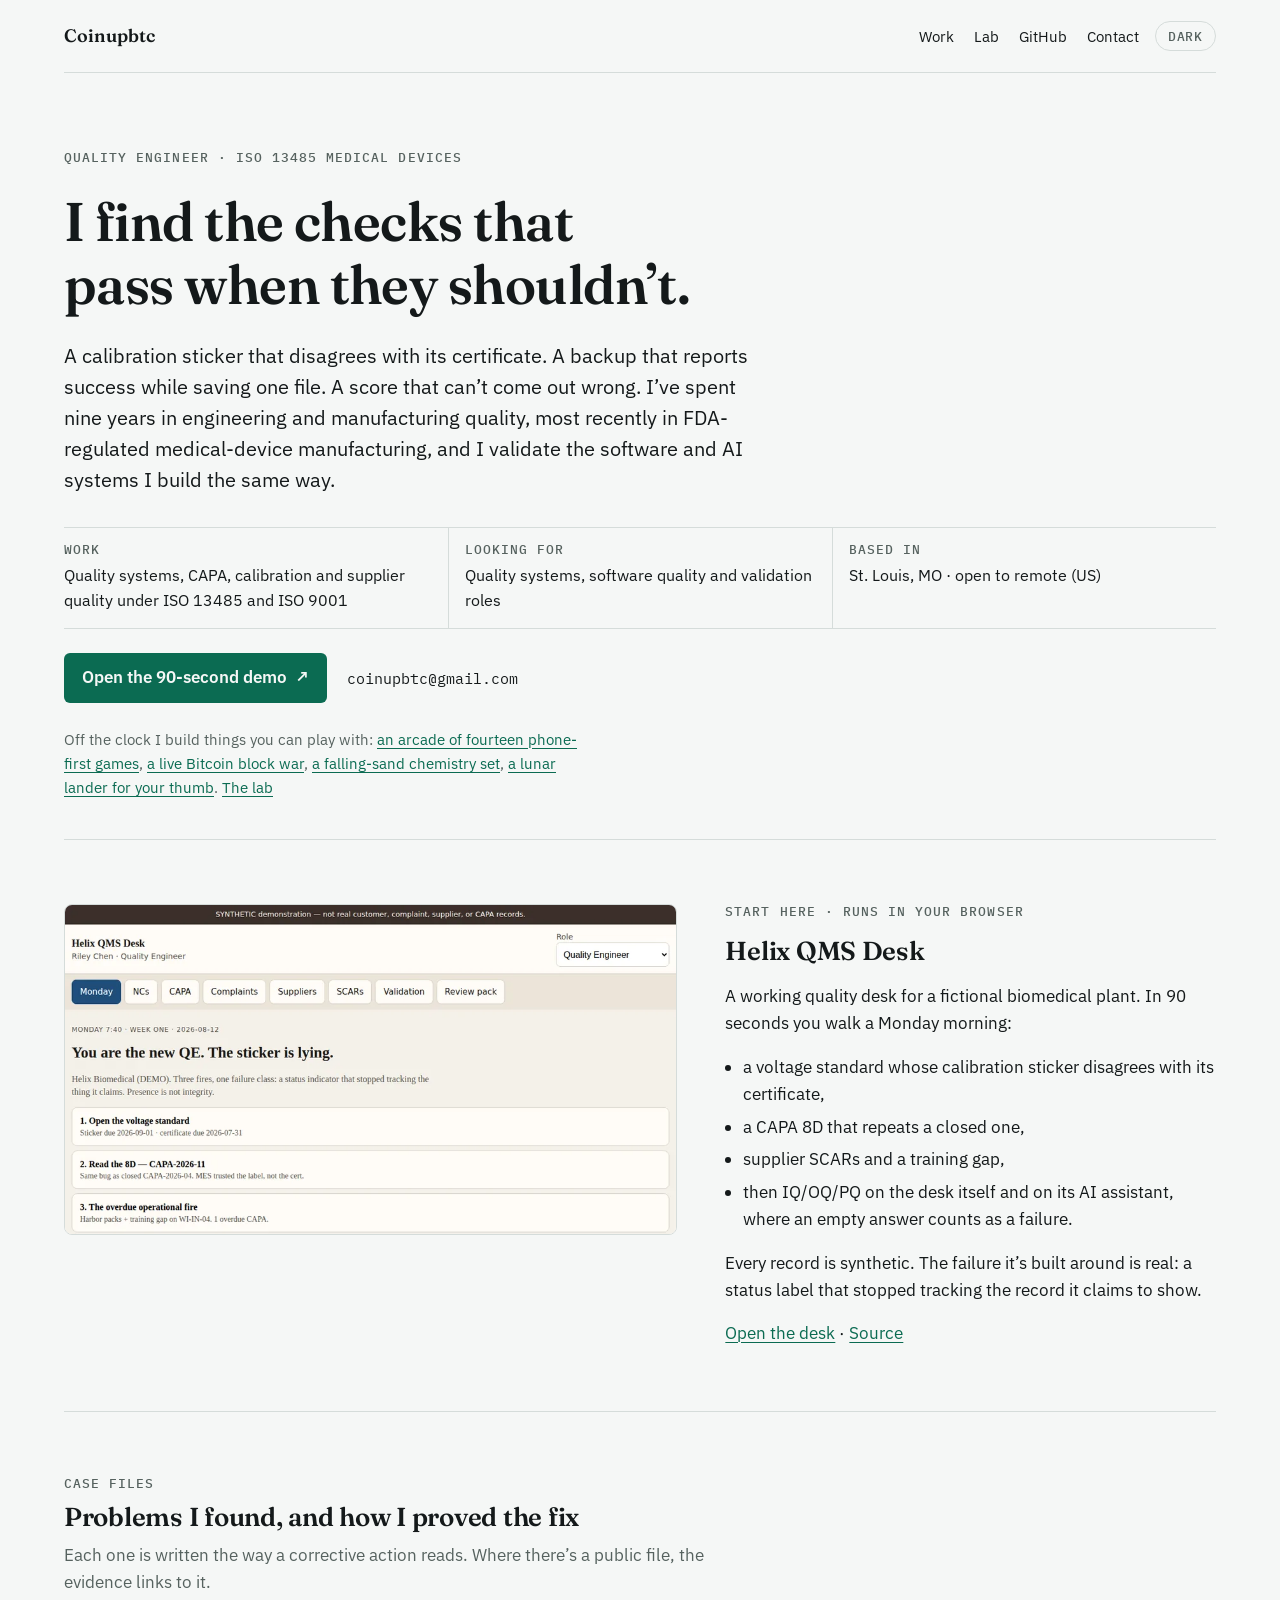
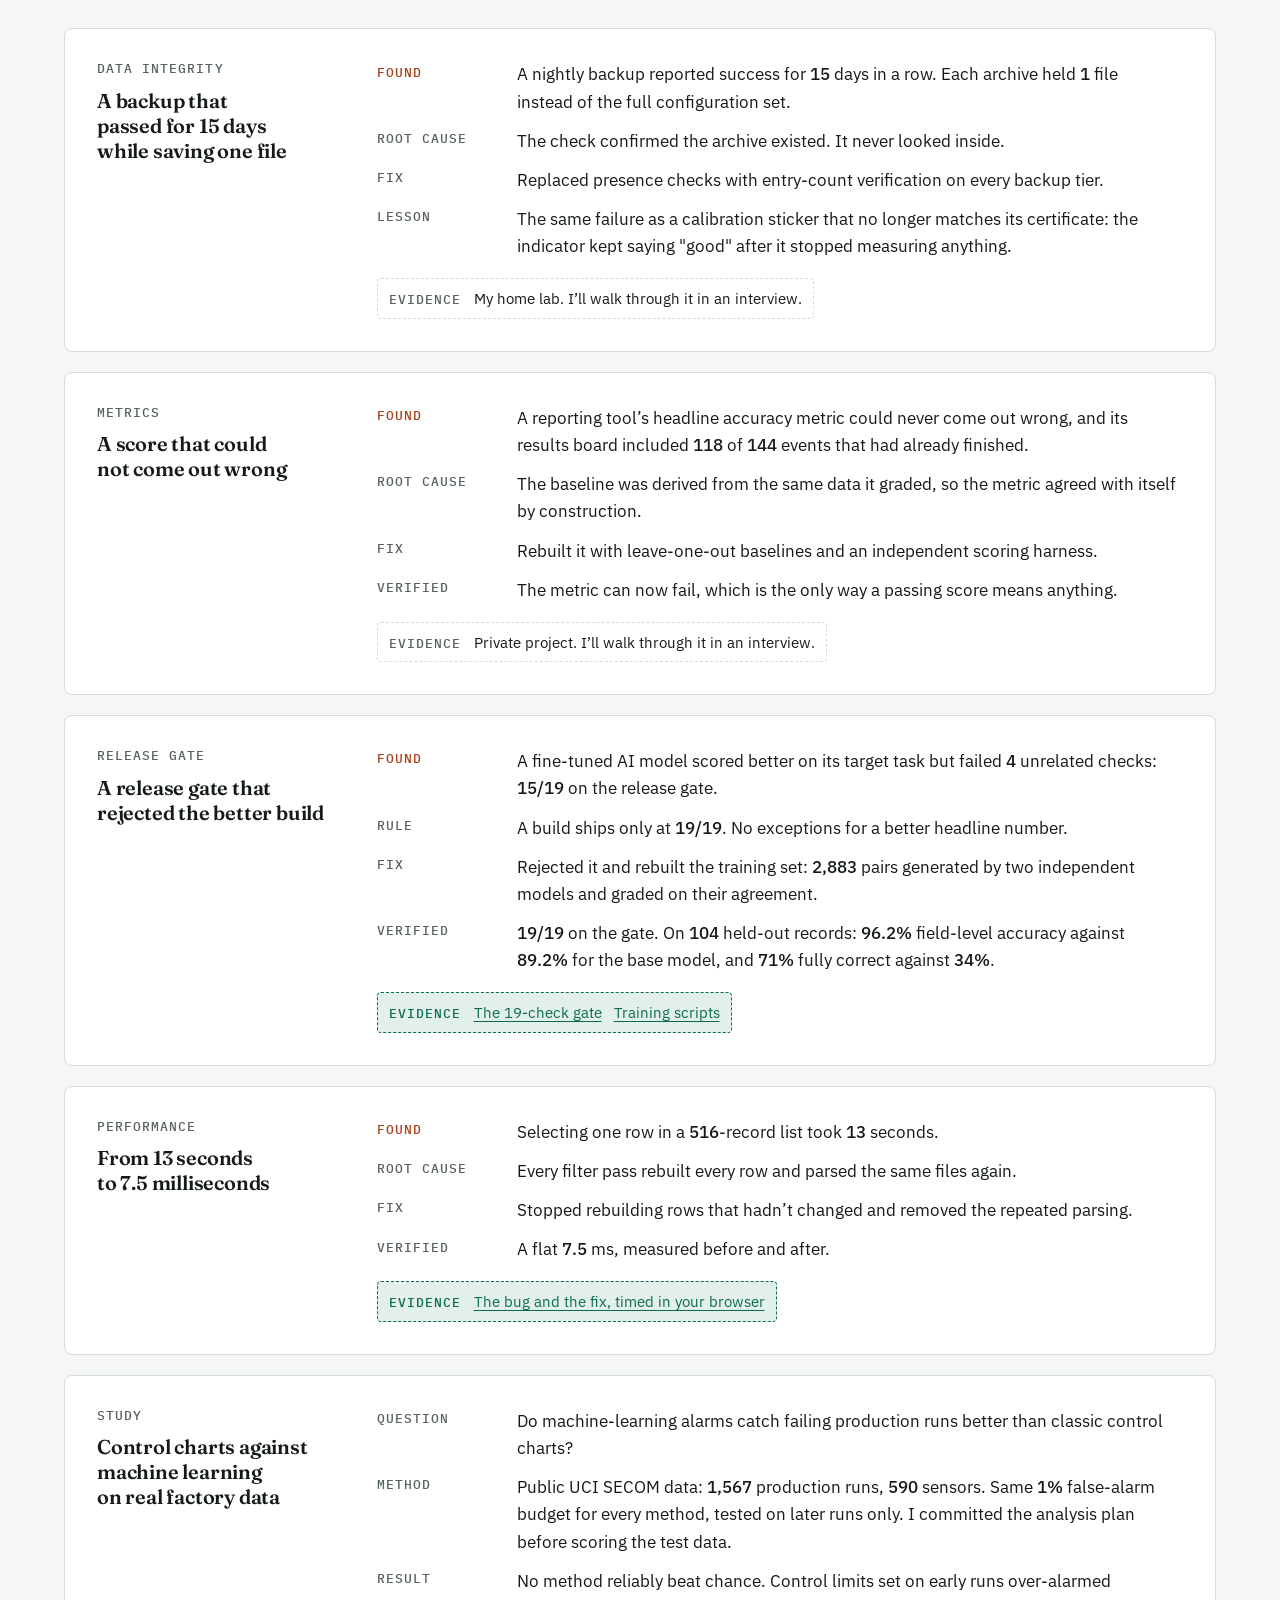
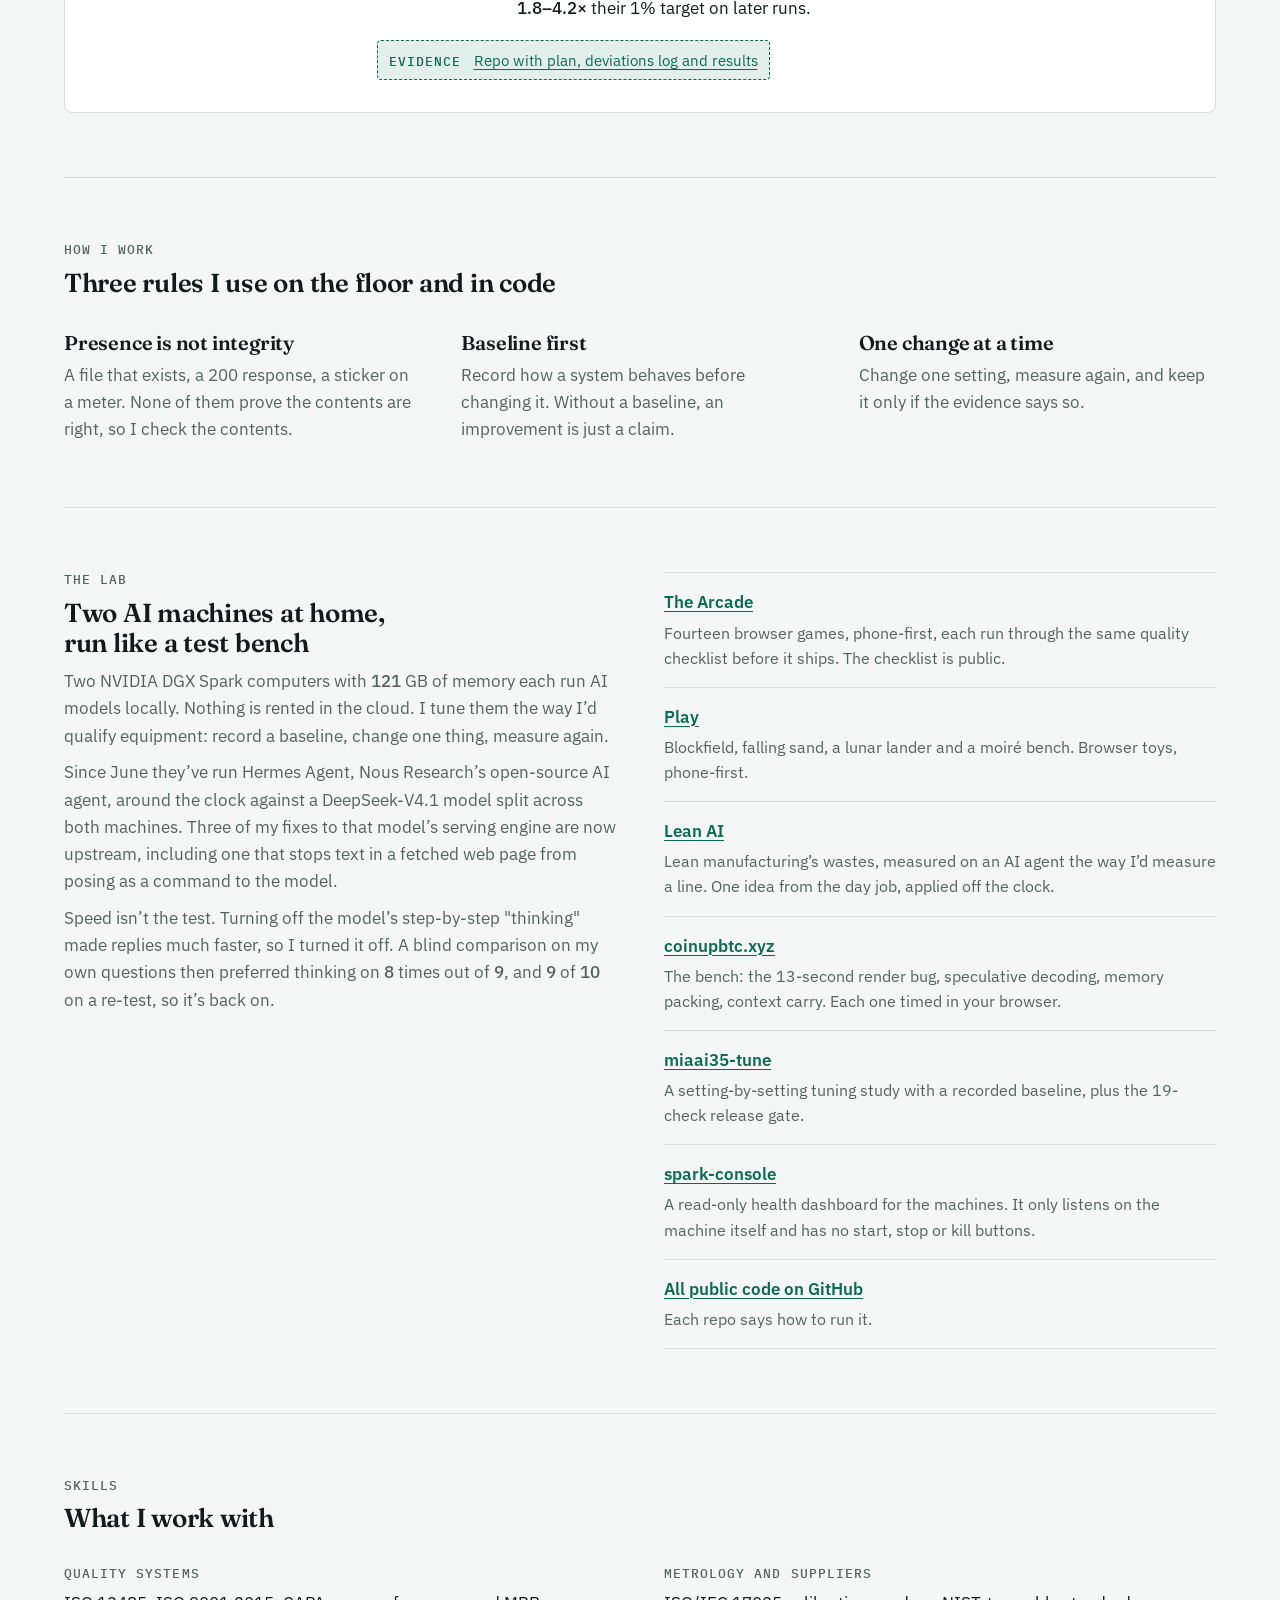
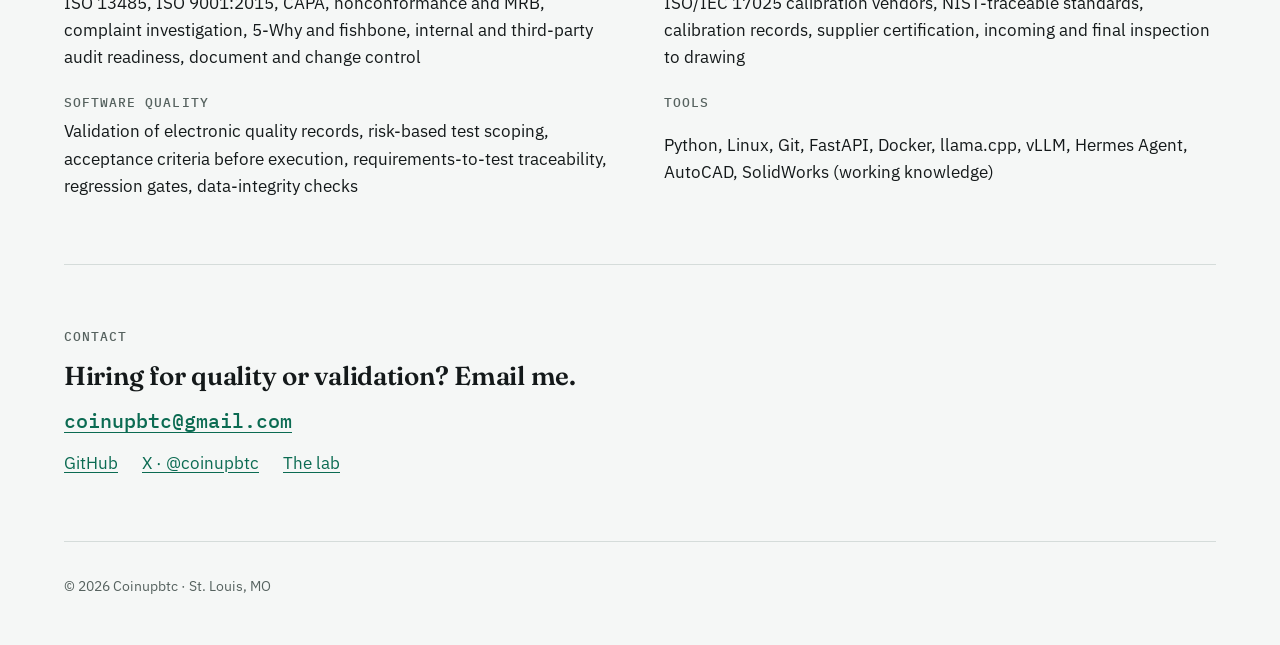
==== commit 8ae2fc0c: "Hero and lab: the arcade Co-Authored-By: Claude Fable 5.1 <noreply@anthropic.com>" ====
--- a/index.html
+++ b/index.html
@@ -254,7 +254,7 @@
           <a class="btn" href="https://coinupbtc.com/helix-qms-desk/">Open the 90-second demo <span aria-hidden="true">↗</span></a>
           <span class="mail">coinupbtc@gmail.com</span>
         </div>
-        <p class="aside">Off the clock I build small things you can play with: <a href="https://coinupbtc.com/bitcoin-blockfield/">a live Bitcoin block war</a>, <a href="https://coinupbtc.com/falling-sand/">a falling-sand chemistry set</a>, <a href="https://coinupbtc.com/gravity-lander/">a lunar lander for your thumb</a>. <a href="#lab">The lab</a></p>
+        <p class="aside">Off the clock I build things you can play with: <a href="https://coinupbtc.com/arcade/">an arcade of fourteen phone-first games</a>, <a href="https://coinupbtc.com/bitcoin-blockfield/">a live Bitcoin block war</a>, <a href="https://coinupbtc.com/falling-sand/">a falling-sand chemistry set</a>, <a href="https://coinupbtc.com/gravity-lander/">a lunar lander for your thumb</a>. <a href="#lab">The lab</a></p>
       </div>
 
       <section id="work" aria-labelledby="helix-h">
@@ -413,6 +413,7 @@
             <p>Speed isn’t the test. Turning off the model’s step-by-step "thinking" made replies much faster, so I turned it off. A blind comparison on my own questions then preferred thinking on <span class="num">8</span> times out of <span class="num">9</span>, and <span class="num">9</span> of <span class="num">10</span> on a re-test, so it’s back on.</p>
           </div>
           <ul class="lab-list">
+            <li><a href="https://coinupbtc.com/arcade/">The Arcade</a><p>Fourteen browser games, phone-first, each run through the same quality checklist before it ships. The checklist is public.</p></li>
             <li><a href="https://coinupbtc.xyz/">Play</a><p>Blockfield, falling sand, a lunar lander and a moiré bench. Browser toys, phone-first.</p></li>
             <li><a href="https://coinupbtc.xyz/notes/lean-ai.html">Lean AI</a><p>Lean manufacturing’s wastes, measured on an AI agent the way I’d measure a line. One idea from the day job, applied off the clock.</p></li>
             <li><a href="https://coinupbtc.xyz/">coinupbtc.xyz</a><p>The bench: the 13-second render bug, speculative decoding, memory packing, context carry. Each one timed in your browser.</p></li>
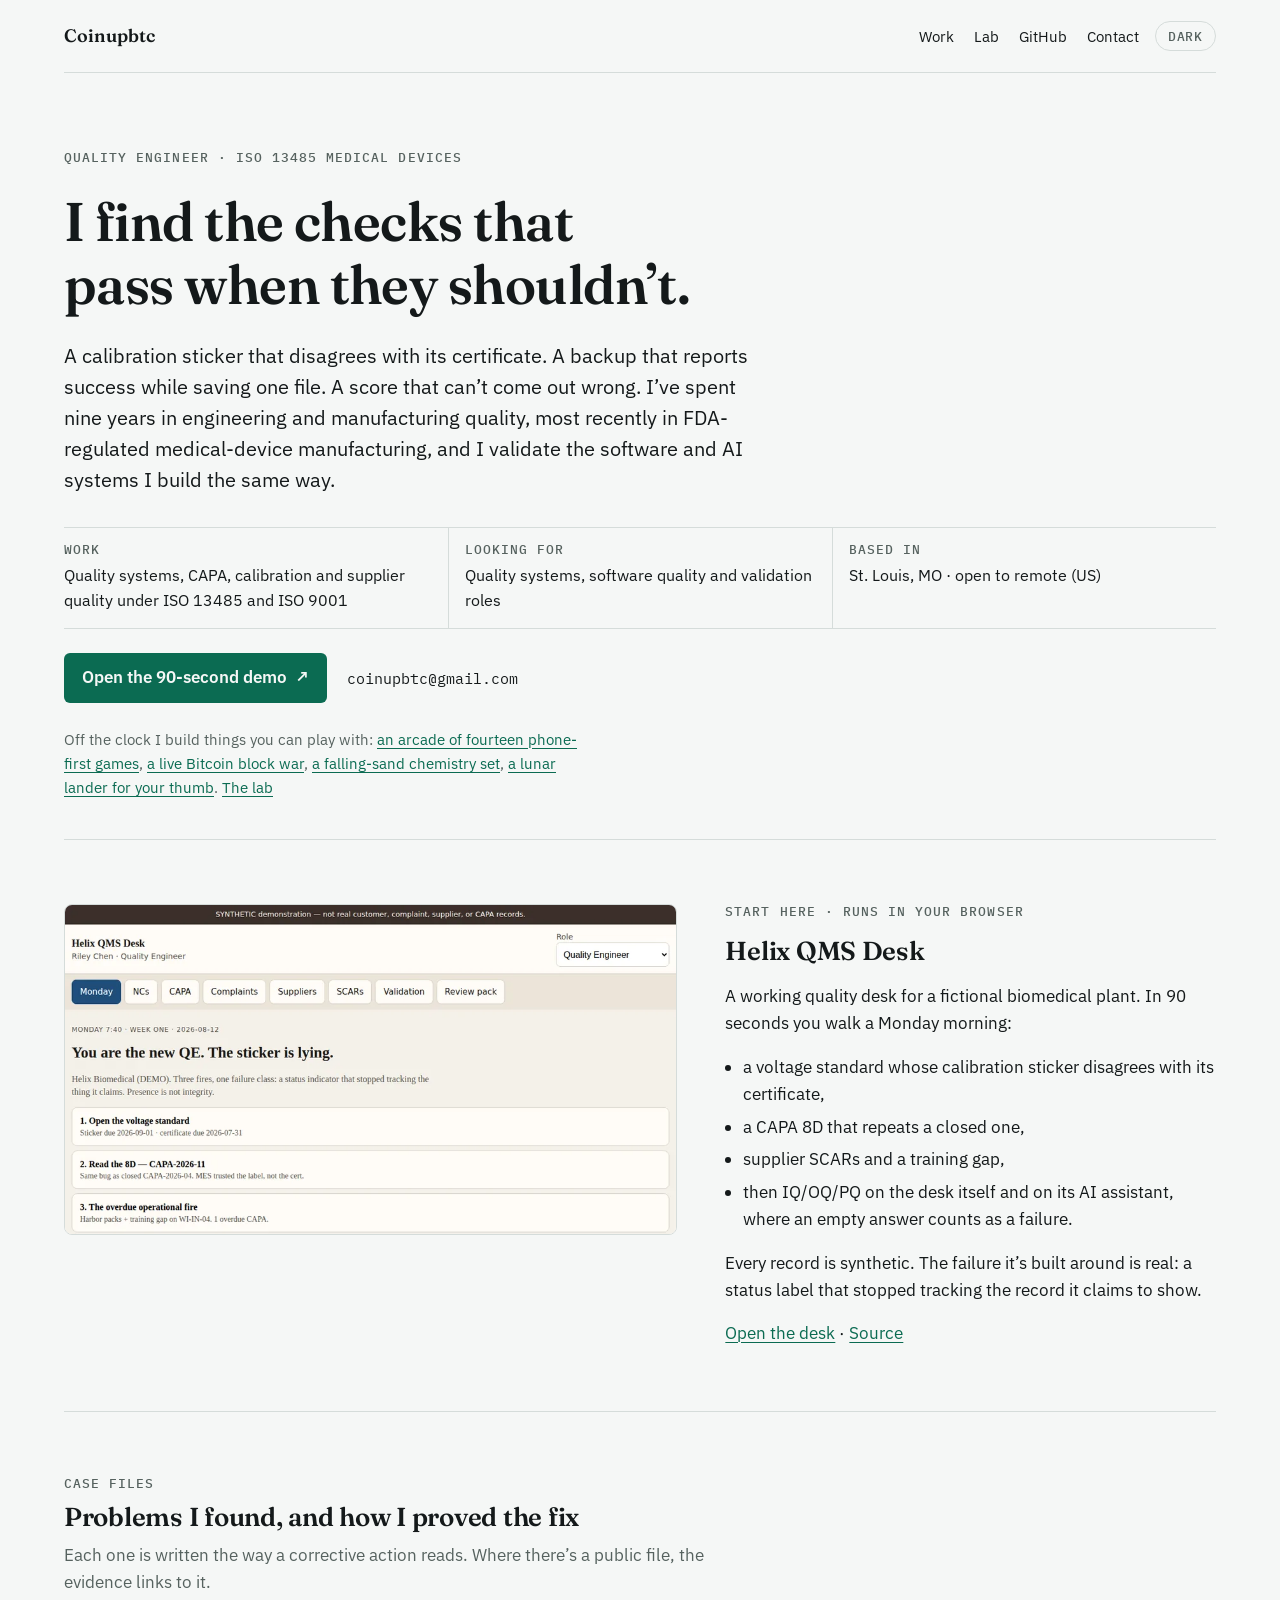
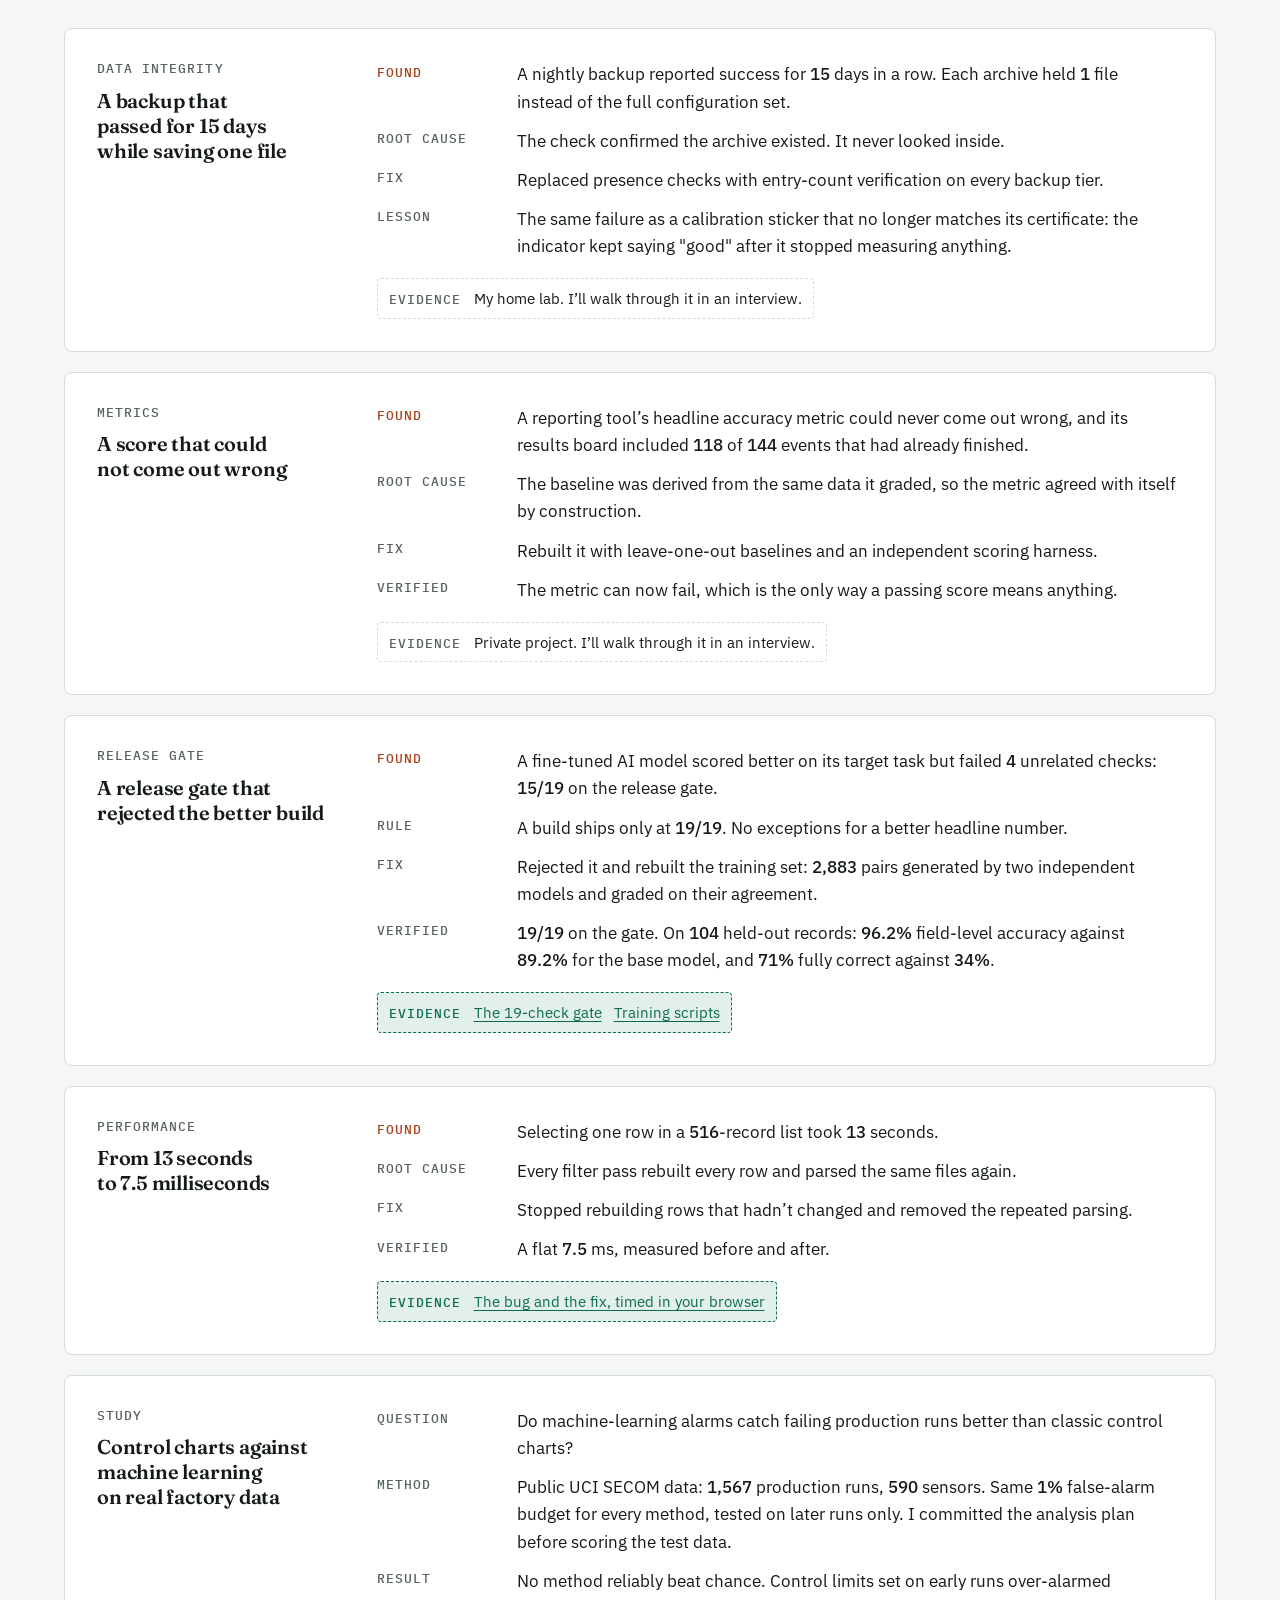
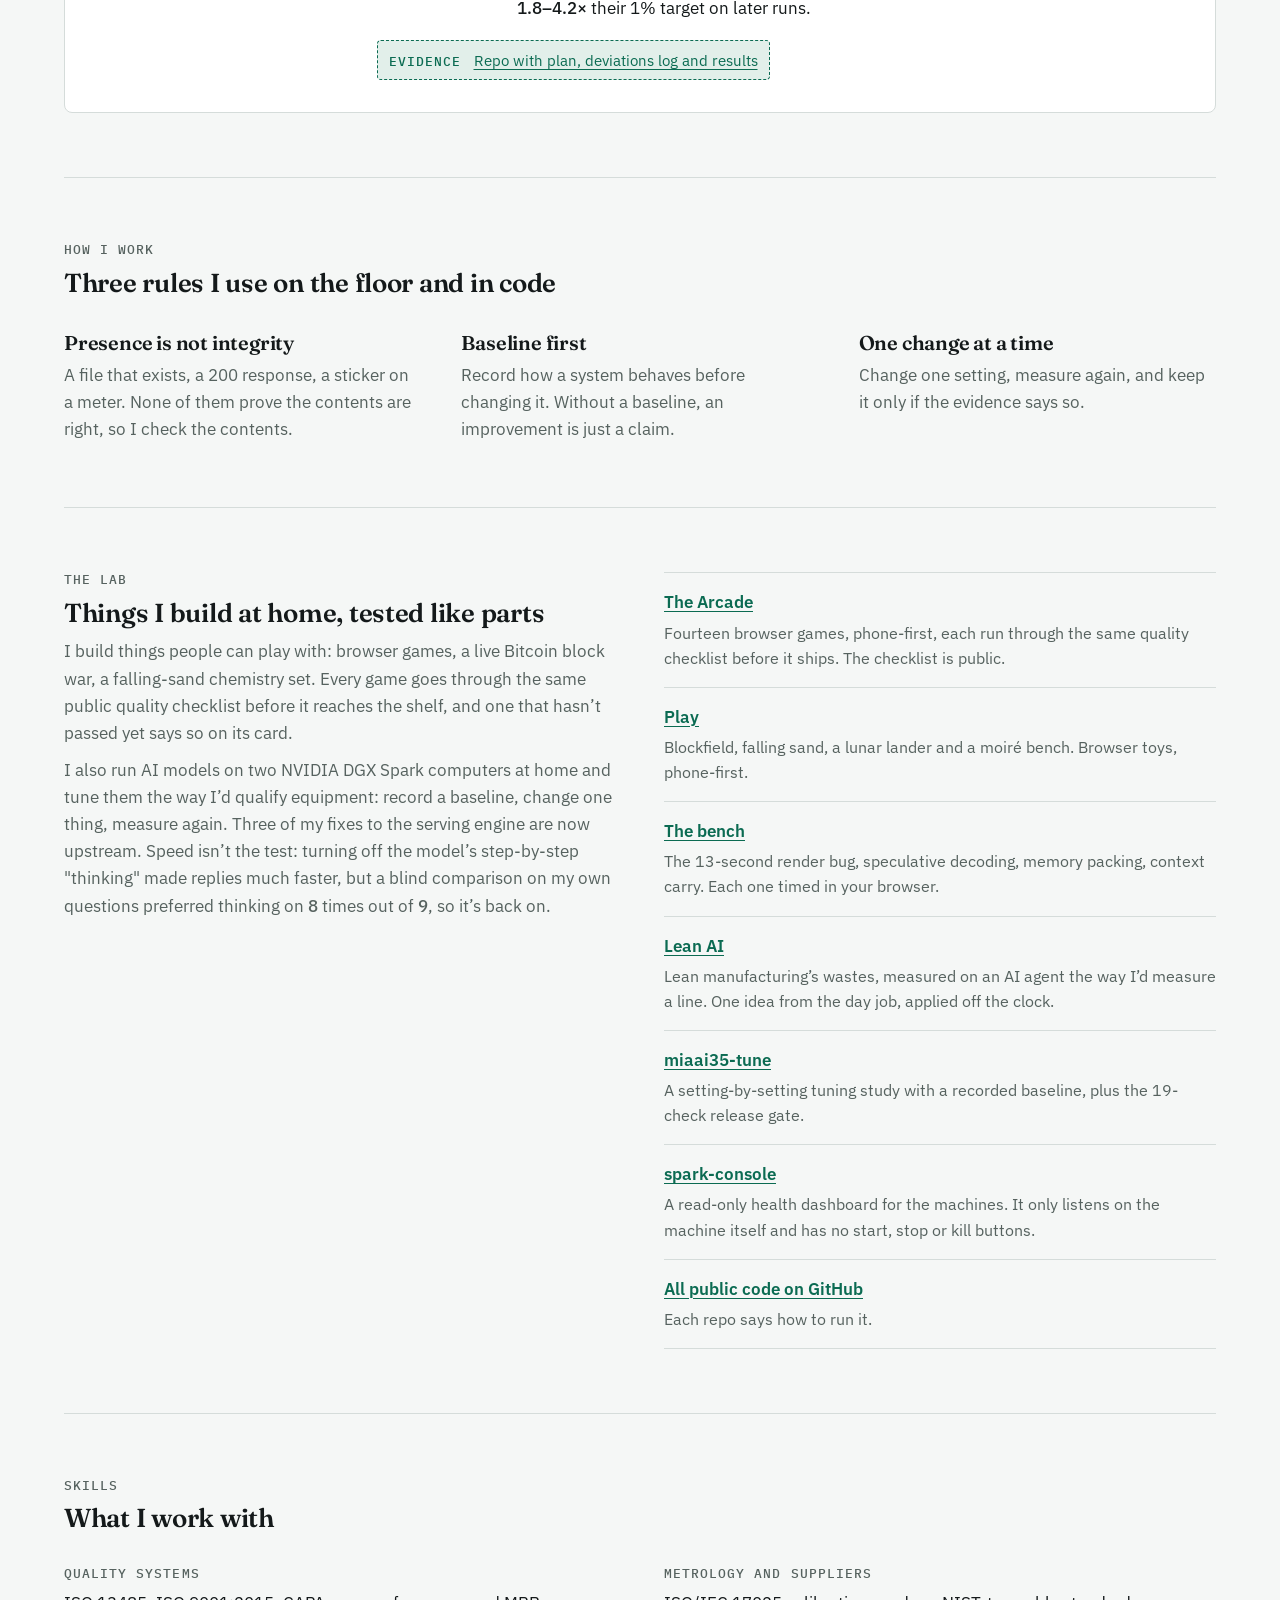
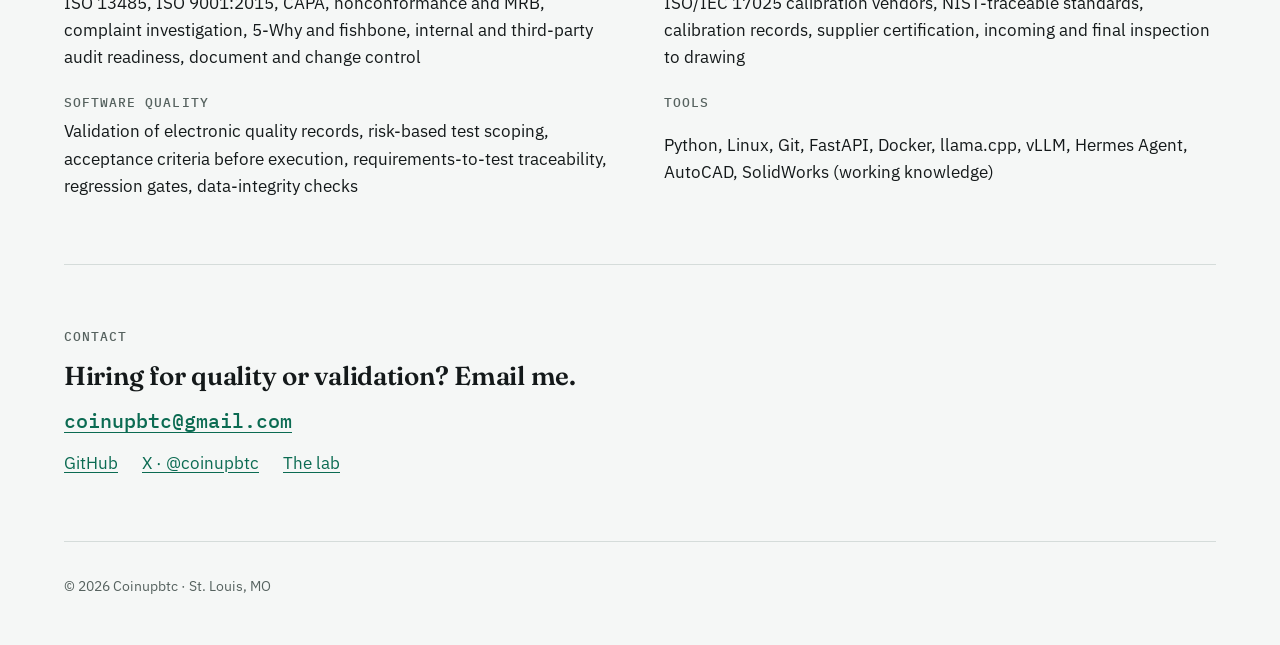
==== commit a6eed4f8: "Lab section off the clock first; sitemap, 404, favicon.ico - Lab section leads with the games and th" ====
--- a/index.html
+++ b/index.html
@@ -11,7 +11,7 @@
   <meta property="og:type" content="website">
   <meta property="og:site_name" content="Coinupbtc">
   <meta property="og:title" content="Coinupbtc · Quality Engineer">
-  <meta property="og:description" content="I find the checks that pass when they shouldn't. ISO 13485 quality engineering, plus software and local AI I validate the same way.">
+  <meta property="og:description" content="I find the checks that pass when they shouldn't. ISO 13485 quality engineering, plus the software and games I build off the clock, validated the same way.">
   <meta property="og:url" content="https://coinupbtc.com/">
   <meta property="og:image" content="https://coinupbtc.com/assets/og-image.png">
   <meta property="og:image:type" content="image/png">
@@ -407,16 +407,15 @@
         <div class="lab">
           <div class="sec-head">
             <p class="label">The lab</p>
-            <h2 id="lab-h">Two AI machines at home, run like a test bench</h2>
-            <p>Two NVIDIA DGX Spark computers with <span class="num">121</span> GB of memory each run AI models locally. Nothing is rented in the cloud. I tune them the way I’d qualify equipment: record a baseline, change one thing, measure again.</p>
-            <p>Since June they’ve run Hermes Agent, Nous Research’s open-source AI agent, around the clock against a DeepSeek-V4.1 model split across both machines. Three of my fixes to that model’s serving engine are now upstream, including one that stops text in a fetched web page from posing as a command to the model.</p>
-            <p>Speed isn’t the test. Turning off the model’s step-by-step "thinking" made replies much faster, so I turned it off. A blind comparison on my own questions then preferred thinking on <span class="num">8</span> times out of <span class="num">9</span>, and <span class="num">9</span> of <span class="num">10</span> on a re-test, so it’s back on.</p>
+            <h2 id="lab-h">Things I build at home, tested like parts</h2>
+            <p>I build things people can play with: browser games, a live Bitcoin block war, a falling-sand chemistry set. Every game goes through the same public quality checklist before it reaches the shelf, and one that hasn’t passed yet says so on its card.</p>
+            <p>I also run AI models on two NVIDIA DGX Spark computers at home and tune them the way I’d qualify equipment: record a baseline, change one thing, measure again. Three of my fixes to the serving engine are now upstream. Speed isn’t the test: turning off the model’s step-by-step "thinking" made replies much faster, but a blind comparison on my own questions preferred thinking on <span class="num">8</span> times out of <span class="num">9</span>, so it’s back on.</p>
           </div>
           <ul class="lab-list">
             <li><a href="https://coinupbtc.com/arcade/">The Arcade</a><p>Fourteen browser games, phone-first, each run through the same quality checklist before it ships. The checklist is public.</p></li>
-            <li><a href="https://coinupbtc.xyz/">Play</a><p>Blockfield, falling sand, a lunar lander and a moiré bench. Browser toys, phone-first.</p></li>
+            <li><a href="https://coinupbtc.xyz/#play">Play</a><p>Blockfield, falling sand, a lunar lander and a moiré bench. Browser toys, phone-first.</p></li>
+            <li><a href="https://coinupbtc.xyz/#bench">The bench</a><p>The 13-second render bug, speculative decoding, memory packing, context carry. Each one timed in your browser.</p></li>
             <li><a href="https://coinupbtc.xyz/notes/lean-ai.html">Lean AI</a><p>Lean manufacturing’s wastes, measured on an AI agent the way I’d measure a line. One idea from the day job, applied off the clock.</p></li>
-            <li><a href="https://coinupbtc.xyz/">coinupbtc.xyz</a><p>The bench: the 13-second render bug, speculative decoding, memory packing, context carry. Each one timed in your browser.</p></li>
             <li><a href="https://github.com/Coinupbtc/miaai35-tune">miaai35-tune</a><p>A setting-by-setting tuning study with a recorded baseline, plus the 19-check release gate.</p></li>
             <li><a href="https://github.com/Coinupbtc/spark-console">spark-console</a><p>A read-only health dashboard for the machines. It only listens on the machine itself and has no start, stop or kill buttons.</p></li>
             <li><a href="https://github.com/Coinupbtc">All public code on GitHub</a><p>Each repo says how to run it.</p></li>
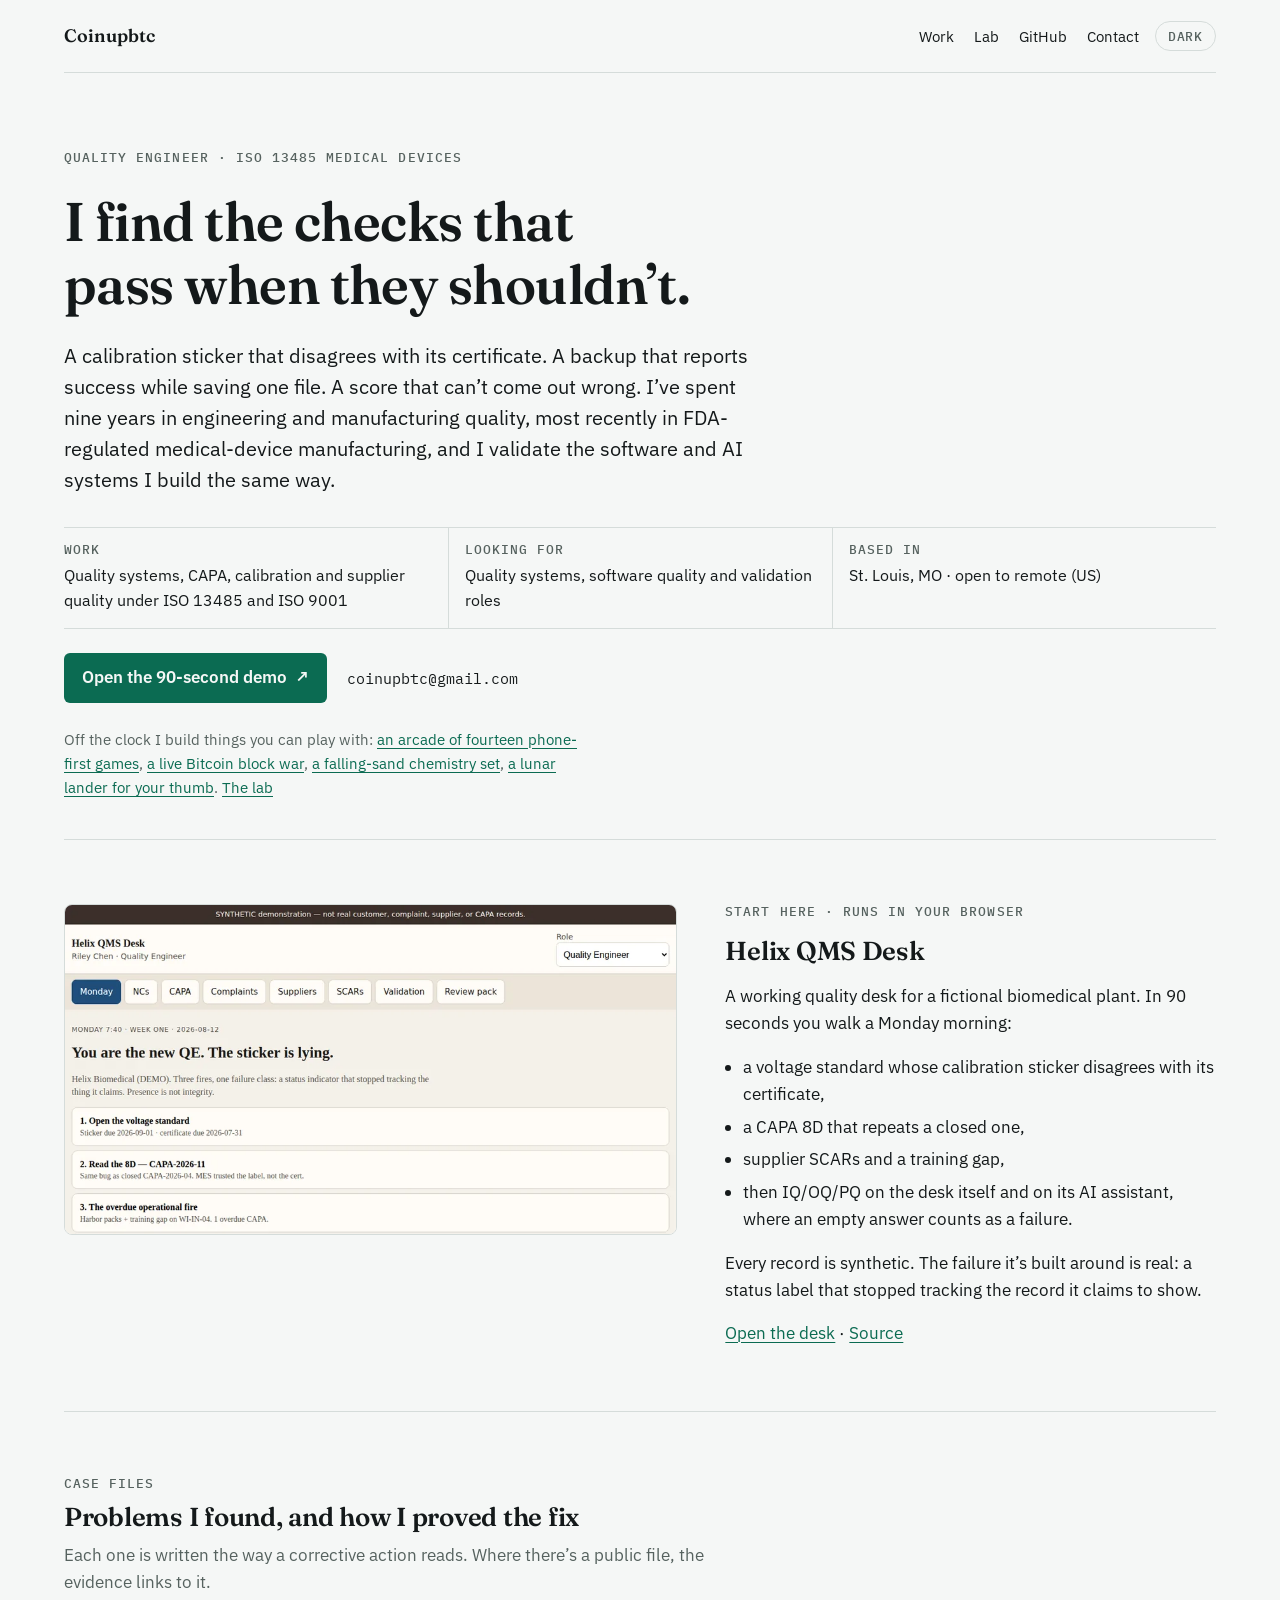
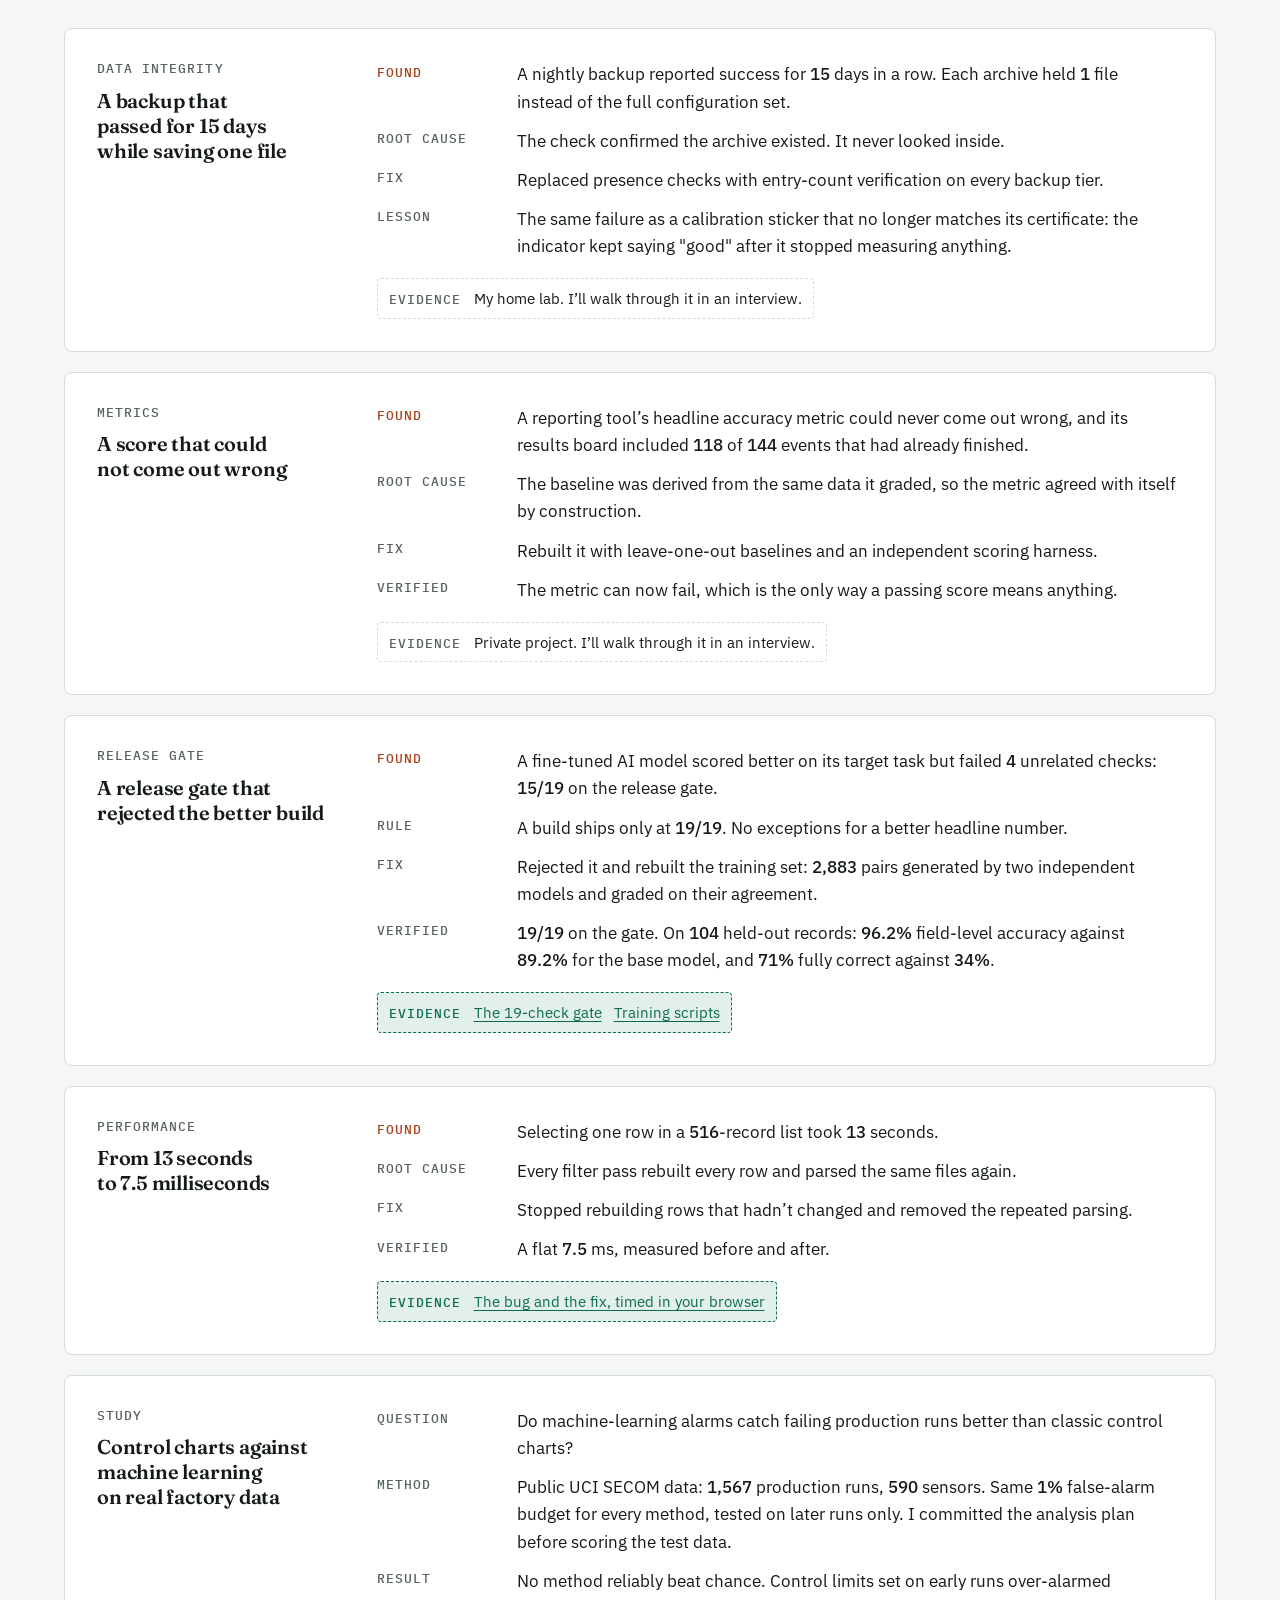
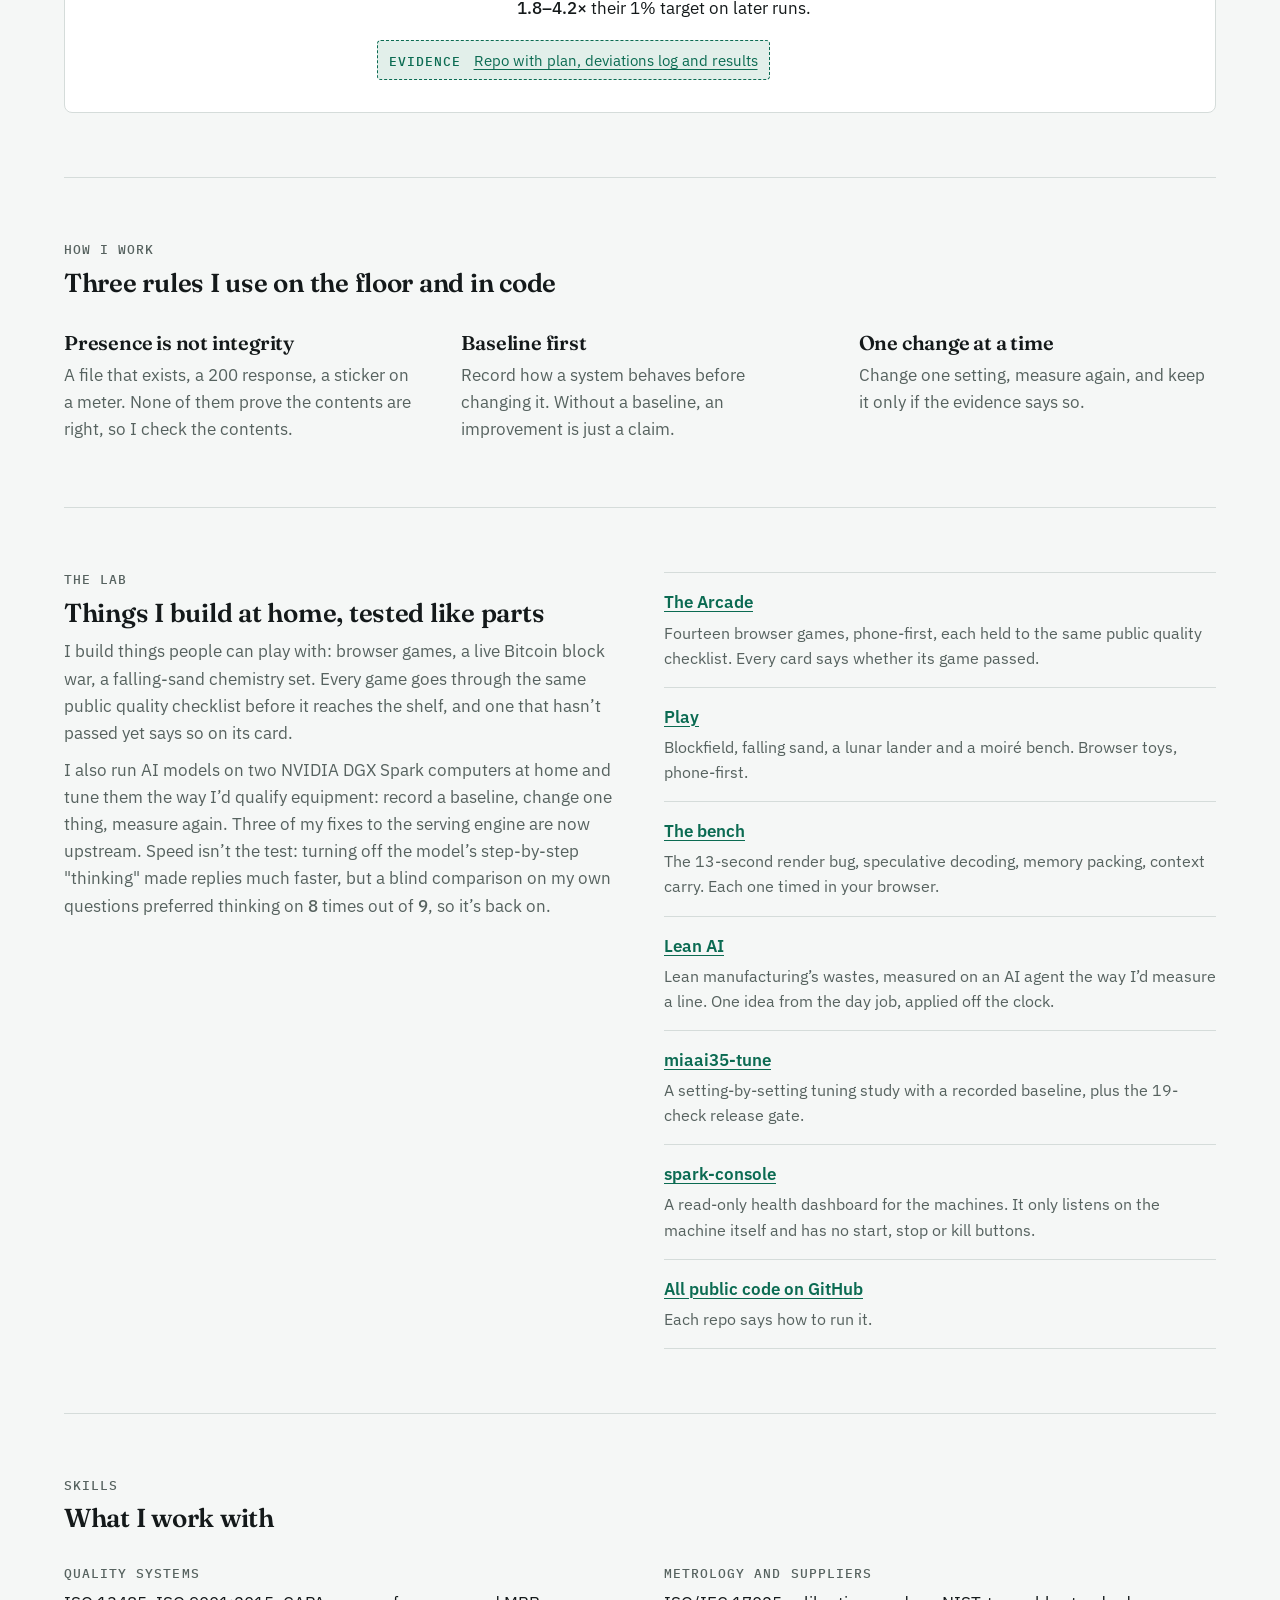
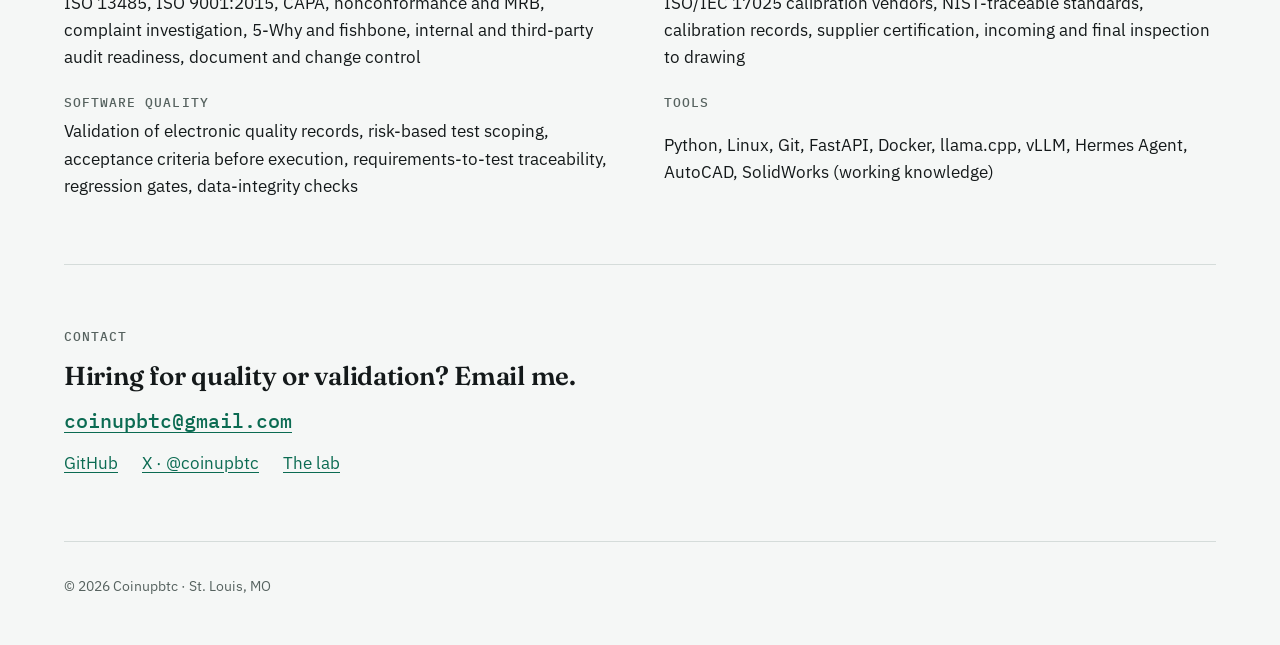
==== commit 9a90cc95: "Arcade item: held to the checklist, cards show who passed Co-Authored-By: Claude Opus 5.5 <noreply@a" ====
--- a/index.html
+++ b/index.html
@@ -412,7 +412,7 @@
             <p>I also run AI models on two NVIDIA DGX Spark computers at home and tune them the way I’d qualify equipment: record a baseline, change one thing, measure again. Three of my fixes to the serving engine are now upstream. Speed isn’t the test: turning off the model’s step-by-step "thinking" made replies much faster, but a blind comparison on my own questions preferred thinking on <span class="num">8</span> times out of <span class="num">9</span>, so it’s back on.</p>
           </div>
           <ul class="lab-list">
-            <li><a href="https://coinupbtc.com/arcade/">The Arcade</a><p>Fourteen browser games, phone-first, each run through the same quality checklist before it ships. The checklist is public.</p></li>
+            <li><a href="https://coinupbtc.com/arcade/">The Arcade</a><p>Fourteen browser games, phone-first, each held to the same public quality checklist. Every card says whether its game passed.</p></li>
             <li><a href="https://coinupbtc.xyz/#play">Play</a><p>Blockfield, falling sand, a lunar lander and a moiré bench. Browser toys, phone-first.</p></li>
             <li><a href="https://coinupbtc.xyz/#bench">The bench</a><p>The 13-second render bug, speculative decoding, memory packing, context carry. Each one timed in your browser.</p></li>
             <li><a href="https://coinupbtc.xyz/notes/lean-ai.html">Lean AI</a><p>Lean manufacturing’s wastes, measured on an AI agent the way I’d measure a line. One idea from the day job, applied off the clock.</p></li>
